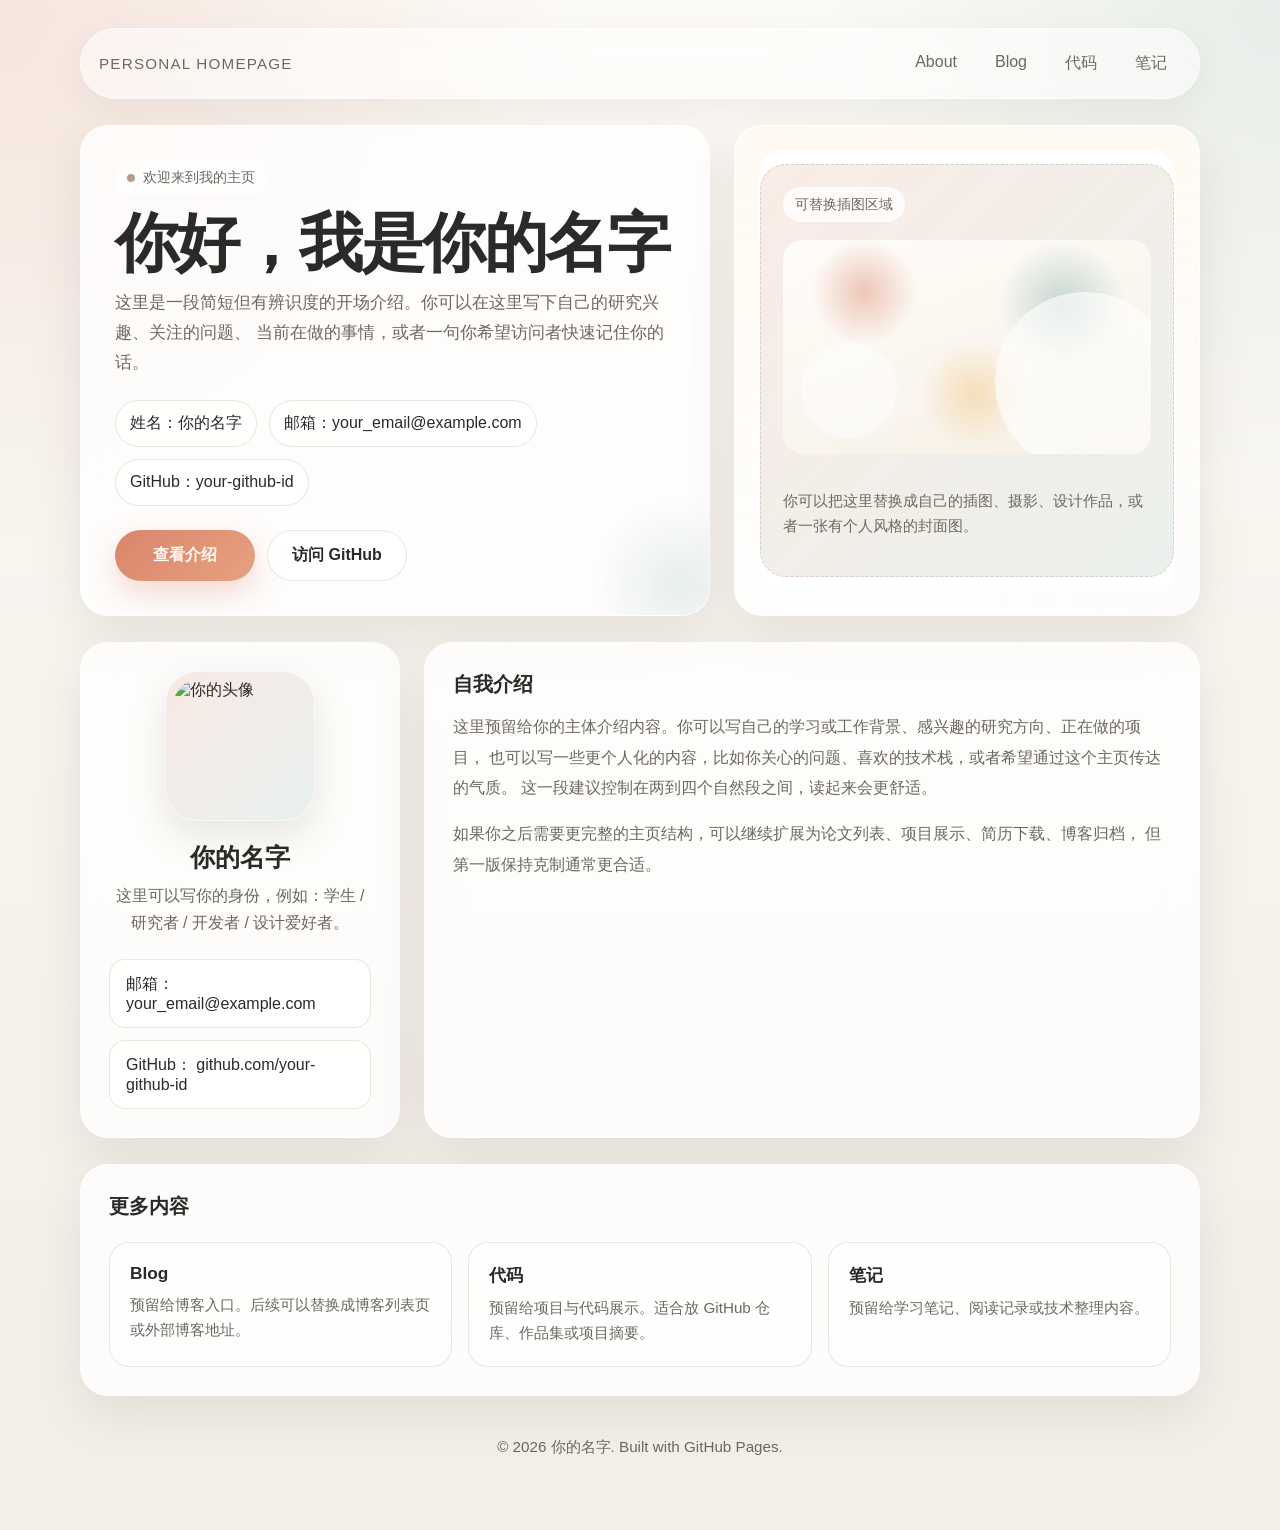
==== index.html @ 84b6f6aa "初稿" ====
<!doctype html>
<html lang="zh-CN">
<head>
  <meta charset="UTF-8">
  <meta name="viewport" content="width=device-width, initial-scale=1.0">
  <title>你的名字 | Personal Homepage</title>
  <style>
    :root {
      --bg: #f7f4ee;
      --bg-soft: #fffaf2;
      --panel: rgba(255, 255, 255, 0.78);
      --panel-strong: rgba(255, 255, 255, 0.92);
      --text: #2b2a28;
      --muted: #6d685f;
      --line: rgba(98, 86, 67, 0.14);
      --accent: #d9866b;
      --accent-2: #8eb7b1;
      --shadow: 0 18px 50px rgba(98, 86, 67, 0.12);
      --radius-xl: 28px;
      --radius-lg: 20px;
      --radius-md: 14px;
      --content-width: 1120px;
    }

    * {
      box-sizing: border-box;
    }

    html {
      scroll-behavior: smooth;
    }

    body {
      margin: 0;
      font-family: "Segoe UI", "PingFang SC", "Hiragino Sans GB", "Microsoft YaHei", sans-serif;
      color: var(--text);
      background:
        radial-gradient(circle at top left, rgba(217, 134, 107, 0.18), transparent 28%),
        radial-gradient(circle at top right, rgba(142, 183, 177, 0.18), transparent 24%),
        linear-gradient(180deg, #fcfaf6 0%, #f7f4ee 45%, #f3efe7 100%);
      min-height: 100vh;
    }

    a {
      color: inherit;
      text-decoration: none;
    }

    img {
      max-width: 100%;
      display: block;
    }

    .page {
      width: min(calc(100% - 32px), var(--content-width));
      margin: 0 auto;
      padding: 28px 0 56px;
    }

    .topbar {
      display: flex;
      align-items: center;
      justify-content: space-between;
      gap: 16px;
      margin-bottom: 26px;
      padding: 14px 18px;
      background: rgba(255, 255, 255, 0.5);
      border: 1px solid rgba(255, 255, 255, 0.55);
      border-radius: 999px;
      backdrop-filter: blur(14px);
      box-shadow: 0 10px 30px rgba(98, 86, 67, 0.08);
    }

    .brand {
      font-size: 0.95rem;
      letter-spacing: 0.08em;
      text-transform: uppercase;
      color: var(--muted);
    }

    .nav {
      display: flex;
      gap: 10px;
      flex-wrap: wrap;
    }

    .nav a {
      padding: 10px 14px;
      border-radius: 999px;
      color: var(--muted);
      transition: background-color 0.2s ease, color 0.2s ease, transform 0.2s ease;
    }

    .nav a:hover {
      background: rgba(255, 255, 255, 0.72);
      color: var(--text);
      transform: translateY(-1px);
    }

    .hero {
      display: grid;
      grid-template-columns: 1.15fr 0.85fr;
      gap: 24px;
      align-items: stretch;
      margin-bottom: 26px;
    }

    .card {
      background: var(--panel);
      border: 1px solid rgba(255, 255, 255, 0.72);
      border-radius: var(--radius-xl);
      box-shadow: var(--shadow);
      backdrop-filter: blur(16px);
    }

    .intro {
      padding: 34px;
      position: relative;
      overflow: hidden;
    }

    .intro::after {
      content: "";
      position: absolute;
      right: -60px;
      bottom: -60px;
      width: 180px;
      height: 180px;
      background: radial-gradient(circle, rgba(142, 183, 177, 0.2), transparent 68%);
      pointer-events: none;
    }

    .eyebrow {
      display: inline-flex;
      align-items: center;
      gap: 8px;
      padding: 8px 12px;
      margin-bottom: 16px;
      border-radius: 999px;
      background: rgba(255, 255, 255, 0.68);
      color: var(--muted);
      font-size: 0.9rem;
    }

    .eyebrow::before {
      content: "";
      width: 8px;
      height: 8px;
      border-radius: 50%;
      background: linear-gradient(135deg, var(--accent), var(--accent-2));
    }

    h1 {
      margin: 0 0 12px;
      font-size: clamp(2.2rem, 5vw, 4.3rem);
      line-height: 1.02;
      letter-spacing: -0.04em;
    }

    .subtitle {
      margin: 0 0 22px;
      font-size: 1.04rem;
      line-height: 1.8;
      color: var(--muted);
      max-width: 60ch;
    }

    .meta {
      display: flex;
      flex-wrap: wrap;
      gap: 12px;
      margin-bottom: 24px;
    }

    .meta a,
    .meta span {
      display: inline-flex;
      align-items: center;
      gap: 8px;
      padding: 12px 14px;
      border-radius: 999px;
      background: rgba(255, 255, 255, 0.72);
      border: 1px solid var(--line);
      color: var(--text);
    }

    .actions {
      display: flex;
      gap: 12px;
      flex-wrap: wrap;
    }

    .button {
      display: inline-flex;
      align-items: center;
      justify-content: center;
      gap: 8px;
      min-width: 140px;
      padding: 14px 18px;
      border-radius: 999px;
      font-weight: 600;
      transition: transform 0.2s ease, box-shadow 0.2s ease, background-color 0.2s ease;
    }

    .button.primary {
      color: #fffaf5;
      background: linear-gradient(135deg, var(--accent), #e7a181);
      box-shadow: 0 12px 30px rgba(217, 134, 107, 0.3);
    }

    .button.secondary {
      background: rgba(255, 255, 255, 0.76);
      border: 1px solid var(--line);
      color: var(--text);
    }

    .button:hover {
      transform: translateY(-2px);
    }

    .visual {
      position: relative;
      padding: 24px;
      overflow: hidden;
      display: flex;
      align-items: stretch;
      min-height: 420px;
      background:
        linear-gradient(180deg, rgba(255, 250, 242, 0.95), rgba(255, 255, 255, 0.86)),
        radial-gradient(circle at top left, rgba(217, 134, 107, 0.16), transparent 36%),
        radial-gradient(circle at bottom right, rgba(142, 183, 177, 0.18), transparent 32%);
    }

    .visual-frame {
      position: relative;
      width: 100%;
      border-radius: 24px;
      background: var(--panel-strong);
      border: 1px solid rgba(255, 255, 255, 0.7);
      overflow: hidden;
      display: flex;
      align-items: center;
      justify-content: center;
      box-shadow: inset 0 1px 0 rgba(255, 255, 255, 0.7);
    }

    .visual-placeholder {
      width: min(100%, 420px);
      aspect-ratio: 1 / 1;
      border-radius: 26px;
      padding: 22px;
      background:
        linear-gradient(135deg, rgba(217, 134, 107, 0.14), rgba(142, 183, 177, 0.18)),
        #fffdf9;
      border: 1px dashed rgba(109, 104, 95, 0.22);
      display: flex;
      flex-direction: column;
      justify-content: space-between;
      gap: 18px;
    }

    .visual-tag {
      align-self: flex-start;
      padding: 8px 12px;
      border-radius: 999px;
      background: rgba(255, 255, 255, 0.82);
      color: var(--muted);
      font-size: 0.88rem;
    }

    .visual-illustration {
      flex: 1;
      border-radius: 20px;
      background:
        radial-gradient(circle at 22% 24%, rgba(217, 134, 107, 0.45), transparent 16%),
        radial-gradient(circle at 76% 30%, rgba(142, 183, 177, 0.5), transparent 20%),
        radial-gradient(circle at 52% 72%, rgba(243, 198, 132, 0.48), transparent 22%),
        linear-gradient(160deg, #fffdfa, #f6efe4);
      position: relative;
      overflow: hidden;
    }

    .visual-illustration::before,
    .visual-illustration::after {
      content: "";
      position: absolute;
      border-radius: 999px;
      opacity: 0.8;
    }

    .visual-illustration::before {
      width: 180px;
      height: 180px;
      right: -24px;
      bottom: -18px;
      background: rgba(255, 255, 255, 0.8);
    }

    .visual-illustration::after {
      width: 96px;
      height: 96px;
      left: 18px;
      bottom: 16px;
      background: rgba(255, 255, 255, 0.65);
    }

    .visual-note {
      color: var(--muted);
      font-size: 0.95rem;
      line-height: 1.7;
    }

    .profile-grid {
      display: grid;
      grid-template-columns: 320px 1fr;
      gap: 24px;
      margin-bottom: 26px;
    }

    .profile-card,
    .about-card,
    .links-card {
      padding: 28px;
    }

    .avatar-wrap {
      display: flex;
      justify-content: center;
      margin-bottom: 20px;
    }

    .avatar {
      width: 150px;
      height: 150px;
      border-radius: 32px;
      object-fit: cover;
      background:
        linear-gradient(135deg, rgba(217, 134, 107, 0.18), rgba(142, 183, 177, 0.2)),
        #fff;
      padding: 8px;
      border: 1px solid rgba(255, 255, 255, 0.72);
      box-shadow: 0 14px 36px rgba(98, 86, 67, 0.14);
    }

    .profile-name {
      margin: 0 0 8px;
      text-align: center;
      font-size: 1.55rem;
    }

    .profile-role {
      margin: 0 0 22px;
      text-align: center;
      color: var(--muted);
      line-height: 1.7;
    }

    .profile-list {
      display: grid;
      gap: 12px;
    }

    .profile-item {
      padding: 14px 16px;
      border-radius: 16px;
      background: rgba(255, 255, 255, 0.72);
      border: 1px solid var(--line);
      color: var(--text);
      word-break: break-word;
    }

    .section-title {
      margin: 0 0 14px;
      font-size: 1.25rem;
    }

    .about-text {
      margin: 0;
      color: var(--muted);
      line-height: 1.9;
      font-size: 1rem;
    }

    .quick-links {
      display: grid;
      grid-template-columns: repeat(3, 1fr);
      gap: 16px;
      margin-top: 22px;
    }

    .quick-link {
      padding: 20px;
      border-radius: 20px;
      background:
        linear-gradient(180deg, rgba(255, 255, 255, 0.85), rgba(255, 255, 255, 0.65));
      border: 1px solid var(--line);
      transition: transform 0.2s ease, box-shadow 0.2s ease, border-color 0.2s ease;
    }

    .quick-link:hover {
      transform: translateY(-3px);
      box-shadow: 0 16px 34px rgba(98, 86, 67, 0.12);
      border-color: rgba(217, 134, 107, 0.28);
    }

    .quick-link h3 {
      margin: 0 0 8px;
      font-size: 1.08rem;
    }

    .quick-link p {
      margin: 0;
      color: var(--muted);
      line-height: 1.7;
      font-size: 0.95rem;
    }

    .footer {
      margin-top: 8px;
      padding: 18px 4px 0;
      color: var(--muted);
      font-size: 0.95rem;
      text-align: center;
    }

    @media (max-width: 980px) {
      .hero,
      .profile-grid {
        grid-template-columns: 1fr;
      }

      .visual {
        min-height: 340px;
      }

      .quick-links {
        grid-template-columns: 1fr;
      }
    }

    @media (max-width: 640px) {
      .page {
        width: min(calc(100% - 20px), var(--content-width));
        padding-top: 18px;
        padding-bottom: 40px;
      }

      .topbar {
        border-radius: 28px;
        padding: 16px;
        align-items: flex-start;
        flex-direction: column;
      }

      .intro,
      .visual,
      .profile-card,
      .about-card,
      .links-card {
        padding: 22px;
      }

      .meta,
      .actions {
        flex-direction: column;
      }

      .button {
        width: 100%;
      }
    }
  </style>
</head>
<body>
  <div class="page">
    <header class="topbar">
      <div class="brand">Personal Homepage</div>
      <nav class="nav">
        <a href="#about">About</a>
        <a href="#blog">Blog</a>
        <a href="#code">代码</a>
        <a href="#notes">笔记</a>
      </nav>
    </header>

    <main>
      <section class="hero">
        <div class="card intro">
          <div class="eyebrow">欢迎来到我的主页</div>
          <h1>你好，我是你的名字</h1>
          <p class="subtitle">
            这里是一段简短但有辨识度的开场介绍。你可以在这里写下自己的研究兴趣、关注的问题、
            当前在做的事情，或者一句你希望访问者快速记住你的话。
          </p>

          <div class="meta">
            <span>姓名：你的名字</span>
            <a href="mailto:your_email@example.com">邮箱：your_email@example.com</a>
            <a href="https://github.com/your-github-id" target="_blank" rel="noreferrer">GitHub：your-github-id</a>
          </div>

          <div class="actions">
            <a class="button primary" href="#about">查看介绍</a>
            <a class="button secondary" href="https://github.com/your-github-id" target="_blank" rel="noreferrer">访问 GitHub</a>
          </div>
        </div>

        <aside class="card visual" aria-label="插图区">
          <div class="visual-frame">
            <div class="visual-placeholder">
              <div class="visual-tag">可替换插图区域</div>
              <div class="visual-illustration"></div>
              <p class="visual-note">
                你可以把这里替换成自己的插图、摄影、设计作品，或者一张有个人风格的封面图。
              </p>
            </div>
          </div>
        </aside>
      </section>

      <section class="profile-grid" id="about">
        <aside class="card profile-card">
          <div class="avatar-wrap">
            <img
              class="avatar"
              src="https://placehold.co/320x320/f6efe4/7a6e62?text=Avatar"
              alt="你的头像"
            >
          </div>
          <h2 class="profile-name">你的名字</h2>
          <p class="profile-role">这里可以写你的身份，例如：学生 / 研究者 / 开发者 / 设计爱好者。</p>

          <div class="profile-list">
            <div class="profile-item">邮箱：your_email@example.com</div>
            <div class="profile-item">
              GitHub：
              <a href="https://github.com/your-github-id" target="_blank" rel="noreferrer">
                github.com/your-github-id
              </a>
            </div>
          </div>
        </aside>

        <div class="card about-card">
          <h2 class="section-title">自我介绍</h2>
          <p class="about-text">
            这里预留给你的主体介绍内容。你可以写自己的学习或工作背景、感兴趣的研究方向、正在做的项目，
            也可以写一些更个人化的内容，比如你关心的问题、喜欢的技术栈，或者希望通过这个主页传达的气质。
            这一段建议控制在两到四个自然段之间，读起来会更舒适。
          </p>
          <p class="about-text" style="margin-top: 16px;">
            如果你之后需要更完整的主页结构，可以继续扩展为论文列表、项目展示、简历下载、博客归档，
            但第一版保持克制通常更合适。
          </p>
        </div>
      </section>

      <section class="card links-card">
        <h2 class="section-title">更多内容</h2>
        <div class="quick-links">
          <a class="quick-link" id="blog" href="#blog">
            <h3>Blog</h3>
            <p>预留给博客入口。后续可以替换成博客列表页或外部博客地址。</p>
          </a>

          <a class="quick-link" id="code" href="#code">
            <h3>代码</h3>
            <p>预留给项目与代码展示。适合放 GitHub 仓库、作品集或项目摘要。</p>
          </a>

          <a class="quick-link" id="notes" href="#notes">
            <h3>笔记</h3>
            <p>预留给学习笔记、阅读记录或技术整理内容。</p>
          </a>
        </div>
      </section>
    </main>

    <footer class="footer">
      <p>© 2026 你的名字. Built with GitHub Pages.</p>
    </footer>
  </div>
</body>
</html>
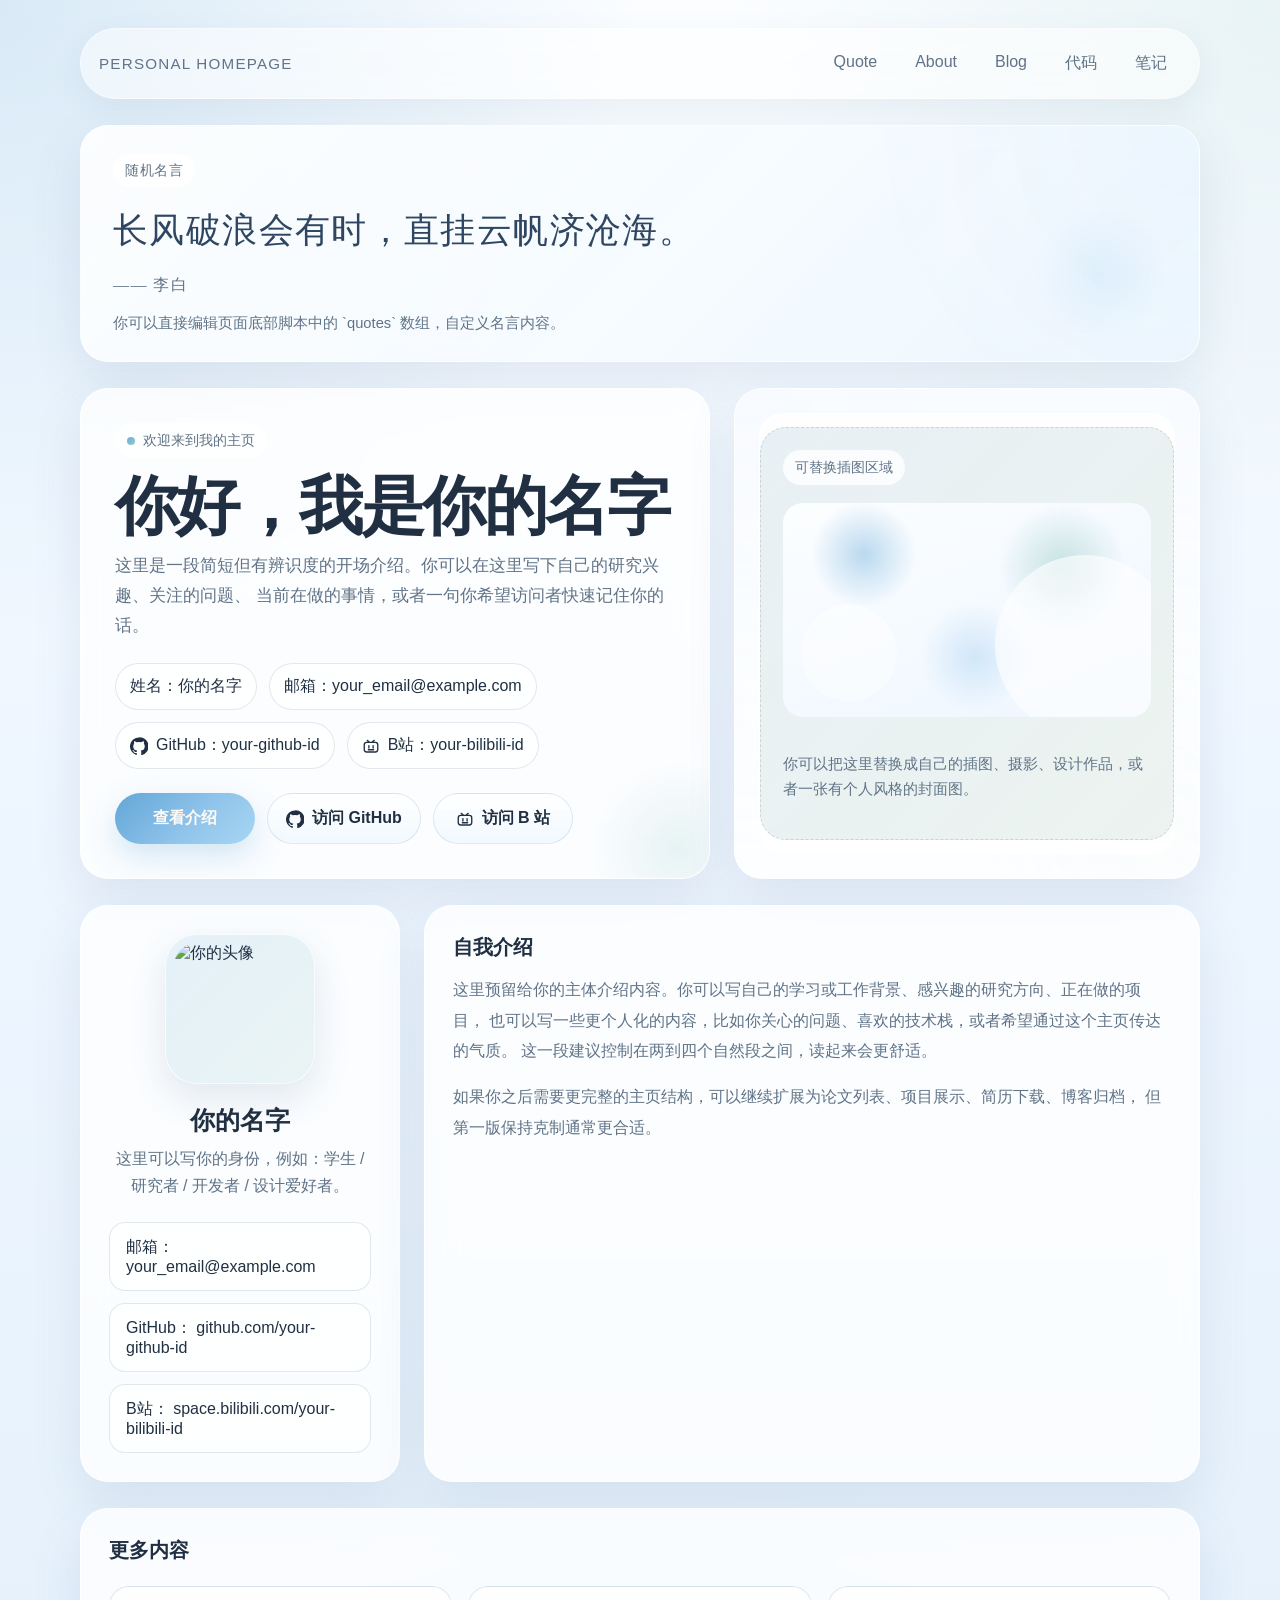
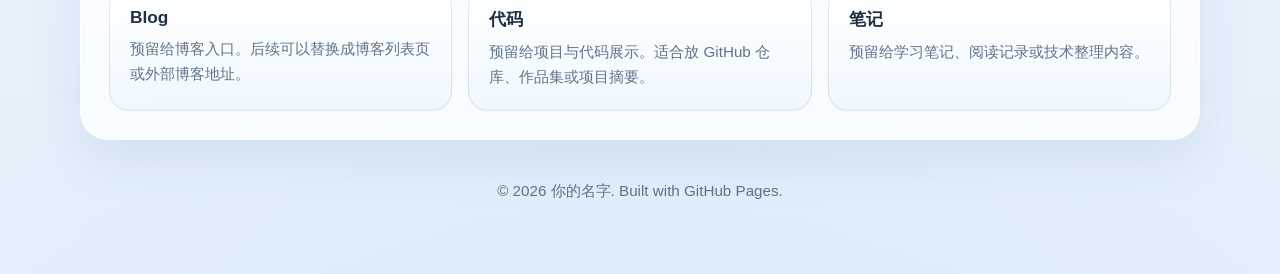
==== commit 0a886fed: "初步页面" ====
--- a/index.html
+++ b/index.html
@@ -6,16 +6,18 @@
   <title>你的名字 | Personal Homepage</title>
   <style>
     :root {
-      --bg: #f7f4ee;
-      --bg-soft: #fffaf2;
+      --bg: #eef6ff;
+      --bg-soft: #f7fbff;
       --panel: rgba(255, 255, 255, 0.78);
       --panel-strong: rgba(255, 255, 255, 0.92);
-      --text: #2b2a28;
-      --muted: #6d685f;
-      --line: rgba(98, 86, 67, 0.14);
-      --accent: #d9866b;
-      --accent-2: #8eb7b1;
-      --shadow: 0 18px 50px rgba(98, 86, 67, 0.12);
+      --text: #203042;
+      --muted: #607387;
+      --line: rgba(75, 112, 146, 0.16);
+      --accent: #6eaedb;
+      --accent-2: #95c8c6;
+      --accent-3: #b7d9f4;
+      --accent-4: #dff0ff;
+      --shadow: 0 18px 50px rgba(70, 103, 136, 0.12);
       --radius-xl: 28px;
       --radius-lg: 20px;
       --radius-md: 14px;
@@ -35,9 +37,10 @@
       font-family: "Segoe UI", "PingFang SC", "Hiragino Sans GB", "Microsoft YaHei", sans-serif;
       color: var(--text);
       background:
-        radial-gradient(circle at top left, rgba(217, 134, 107, 0.18), transparent 28%),
-        radial-gradient(circle at top right, rgba(142, 183, 177, 0.18), transparent 24%),
-        linear-gradient(180deg, #fcfaf6 0%, #f7f4ee 45%, #f3efe7 100%);
+        radial-gradient(circle at top left, rgba(110, 174, 219, 0.24), transparent 28%),
+        radial-gradient(circle at top right, rgba(149, 200, 198, 0.18), transparent 24%),
+        radial-gradient(circle at 50% 120%, rgba(183, 217, 244, 0.24), transparent 34%),
+        linear-gradient(180deg, #fbfdff 0%, #eef6ff 42%, #e4f0fb 100%);
       min-height: 100vh;
     }
 
@@ -68,7 +71,7 @@
       border: 1px solid rgba(255, 255, 255, 0.55);
       border-radius: 999px;
       backdrop-filter: blur(14px);
-      box-shadow: 0 10px 30px rgba(98, 86, 67, 0.08);
+      box-shadow: 0 10px 30px rgba(70, 103, 136, 0.08);
     }
 
     .brand {
@@ -126,7 +129,7 @@
       bottom: -60px;
       width: 180px;
       height: 180px;
-      background: radial-gradient(circle, rgba(142, 183, 177, 0.2), transparent 68%);
+      background: radial-gradient(circle, rgba(149, 200, 198, 0.2), transparent 68%);
       pointer-events: none;
     }
 
@@ -204,18 +207,24 @@
 
     .button.primary {
       color: #fffaf5;
-      background: linear-gradient(135deg, var(--accent), #e7a181);
-      box-shadow: 0 12px 30px rgba(217, 134, 107, 0.3);
+      background: linear-gradient(135deg, #63a6d7, #8fc3ea 55%, #a8d6f3);
+      box-shadow: 0 12px 30px rgba(110, 174, 219, 0.3);
     }
 
     .button.secondary {
-      background: rgba(255, 255, 255, 0.76);
+      background: linear-gradient(180deg, rgba(255, 255, 255, 0.9), rgba(240, 248, 255, 0.88));
       border: 1px solid var(--line);
       color: var(--text);
     }
 
     .button:hover {
       transform: translateY(-2px);
+    }
+
+    .button-icon {
+      width: 18px;
+      height: 18px;
+      flex: 0 0 18px;
     }
 
     .visual {
@@ -226,9 +235,10 @@
       align-items: stretch;
       min-height: 420px;
       background:
-        linear-gradient(180deg, rgba(255, 250, 242, 0.95), rgba(255, 255, 255, 0.86)),
-        radial-gradient(circle at top left, rgba(217, 134, 107, 0.16), transparent 36%),
-        radial-gradient(circle at bottom right, rgba(142, 183, 177, 0.18), transparent 32%);
+        linear-gradient(180deg, rgba(248, 251, 255, 0.96), rgba(255, 255, 255, 0.88)),
+        radial-gradient(circle at top left, rgba(110, 174, 219, 0.2), transparent 36%),
+        radial-gradient(circle at bottom right, rgba(149, 200, 198, 0.2), transparent 32%),
+        radial-gradient(circle at 80% 80%, rgba(183, 217, 244, 0.16), transparent 26%);
     }
 
     .visual-frame {
@@ -250,7 +260,7 @@
       border-radius: 26px;
       padding: 22px;
       background:
-        linear-gradient(135deg, rgba(217, 134, 107, 0.14), rgba(142, 183, 177, 0.18)),
+        linear-gradient(135deg, rgba(110, 174, 219, 0.16), rgba(149, 200, 198, 0.18)),
         #fffdf9;
       border: 1px dashed rgba(109, 104, 95, 0.22);
       display: flex;
@@ -272,10 +282,10 @@
       flex: 1;
       border-radius: 20px;
       background:
-        radial-gradient(circle at 22% 24%, rgba(217, 134, 107, 0.45), transparent 16%),
-        radial-gradient(circle at 76% 30%, rgba(142, 183, 177, 0.5), transparent 20%),
-        radial-gradient(circle at 52% 72%, rgba(243, 198, 132, 0.48), transparent 22%),
-        linear-gradient(160deg, #fffdfa, #f6efe4);
+        radial-gradient(circle at 22% 24%, rgba(110, 174, 219, 0.45), transparent 16%),
+        radial-gradient(circle at 76% 30%, rgba(149, 200, 198, 0.5), transparent 20%),
+        radial-gradient(circle at 52% 72%, rgba(178, 214, 242, 0.52), transparent 22%),
+        linear-gradient(160deg, #fcfeff, #eef6ff);
       position: relative;
       overflow: hidden;
     }
@@ -335,11 +345,11 @@
       border-radius: 32px;
       object-fit: cover;
       background:
-        linear-gradient(135deg, rgba(217, 134, 107, 0.18), rgba(142, 183, 177, 0.2)),
+        linear-gradient(135deg, rgba(110, 174, 219, 0.18), rgba(149, 200, 198, 0.2)),
         #fff;
       padding: 8px;
       border: 1px solid rgba(255, 255, 255, 0.72);
-      box-shadow: 0 14px 36px rgba(98, 86, 67, 0.14);
+      box-shadow: 0 14px 36px rgba(70, 103, 136, 0.14);
     }
 
     .profile-name {
@@ -392,15 +402,15 @@
       padding: 20px;
       border-radius: 20px;
       background:
-        linear-gradient(180deg, rgba(255, 255, 255, 0.85), rgba(255, 255, 255, 0.65));
+        linear-gradient(180deg, rgba(255, 255, 255, 0.92), rgba(235, 245, 255, 0.7));
       border: 1px solid var(--line);
       transition: transform 0.2s ease, box-shadow 0.2s ease, border-color 0.2s ease;
     }
 
     .quick-link:hover {
       transform: translateY(-3px);
-      box-shadow: 0 16px 34px rgba(98, 86, 67, 0.12);
-      border-color: rgba(217, 134, 107, 0.28);
+      box-shadow: 0 16px 34px rgba(70, 103, 136, 0.12);
+      border-color: rgba(110, 174, 219, 0.28);
     }
 
     .quick-link h3 {
@@ -415,12 +425,88 @@
       font-size: 0.95rem;
     }
 
+    .quote-banner {
+      position: relative;
+      margin-bottom: 26px;
+      padding: 28px 32px;
+      overflow: hidden;
+      background:
+        linear-gradient(135deg, rgba(255, 255, 255, 0.88), rgba(236, 246, 255, 0.86)),
+        radial-gradient(circle at right top, rgba(110, 174, 219, 0.16), transparent 30%);
+    }
+
+    .quote-banner::before {
+      content: "";
+      position: absolute;
+      inset: auto 28px 18px auto;
+      width: 140px;
+      height: 140px;
+      border-radius: 50%;
+      background: radial-gradient(circle, rgba(183, 217, 244, 0.28), transparent 68%);
+      pointer-events: none;
+    }
+
+    .quote-banner-label {
+      display: inline-block;
+      margin-bottom: 12px;
+      padding: 7px 12px;
+      border-radius: 999px;
+      background: rgba(255, 255, 255, 0.78);
+      color: var(--muted);
+      font-size: 0.88rem;
+      letter-spacing: 0.04em;
+    }
+
+    .quote-display {
+      margin: 0;
+      font-family: "STKaiti", "KaiTi", "Kaiti SC", "FangSong", serif;
+      font-size: clamp(1.45rem, 2.7vw, 2.35rem);
+      line-height: 1.8;
+      color: #2e4661;
+      letter-spacing: 0.04em;
+    }
+
+    .quote-display span {
+      display: block;
+    }
+
+    .quote-author {
+      margin-top: 10px;
+      color: var(--muted);
+      font-size: 1rem;
+    }
+
+    .quote-tip {
+      margin-top: 14px;
+      color: var(--muted);
+      font-size: 0.92rem;
+    }
+
     .footer {
       margin-top: 8px;
       padding: 18px 4px 0;
       color: var(--muted);
       font-size: 0.95rem;
       text-align: center;
+    }
+
+    .social-link {
+      position: relative;
+      overflow: hidden;
+    }
+
+    .social-link::after {
+      content: "";
+      position: absolute;
+      inset: 0;
+      background: linear-gradient(135deg, rgba(110, 174, 219, 0.08), rgba(149, 200, 198, 0.04));
+      opacity: 0;
+      transition: opacity 0.2s ease;
+      pointer-events: none;
+    }
+
+    .social-link:hover::after {
+      opacity: 1;
     }
 
     @media (max-width: 980px) {
@@ -476,6 +562,7 @@
     <header class="topbar">
       <div class="brand">Personal Homepage</div>
       <nav class="nav">
+        <a href="#quote-of-day">Quote</a>
         <a href="#about">About</a>
         <a href="#blog">Blog</a>
         <a href="#code">代码</a>
@@ -484,6 +571,15 @@
     </header>
 
     <main>
+      <section class="card quote-banner" id="quote-of-day" aria-label="随机名言">
+        <div class="quote-banner-label">随机名言</div>
+        <blockquote class="quote-display">
+          <span id="quote-text">正在加载名言...</span>
+          <footer class="quote-author" id="quote-author">-</footer>
+        </blockquote>
+        <div class="quote-tip">你可以直接编辑页面底部脚本中的 `quotes` 数组，自定义名言内容。</div>
+      </section>
+
       <section class="hero">
         <div class="card intro">
           <div class="eyebrow">欢迎来到我的主页</div>
@@ -496,12 +592,40 @@
           <div class="meta">
             <span>姓名：你的名字</span>
             <a href="mailto:your_email@example.com">邮箱：your_email@example.com</a>
-            <a href="https://github.com/your-github-id" target="_blank" rel="noreferrer">GitHub：your-github-id</a>
+            <a class="social-link" href="https://github.com/your-github-id" target="_blank" rel="noreferrer">
+              <svg class="button-icon" viewBox="0 0 24 24" aria-hidden="true" fill="currentColor">
+                <path d="M12 .5a12 12 0 0 0-3.79 23.39c.6.11.82-.26.82-.58l-.02-2.03c-3.34.73-4.04-1.41-4.04-1.41-.55-1.38-1.33-1.75-1.33-1.75-1.09-.74.08-.72.08-.72 1.2.08 1.84 1.23 1.84 1.23 1.08 1.82 2.82 1.29 3.5.99.11-.77.42-1.29.76-1.59-2.67-.3-5.47-1.31-5.47-5.86 0-1.3.47-2.36 1.23-3.19-.12-.3-.53-1.52.12-3.16 0 0 1-.31 3.3 1.22a11.56 11.56 0 0 1 6 0c2.3-1.53 3.29-1.22 3.29-1.22.66 1.64.25 2.86.13 3.16.77.83 1.23 1.89 1.23 3.19 0 4.56-2.8 5.55-5.48 5.85.43.37.82 1.1.82 2.22l-.02 3.29c0 .32.22.7.83.58A12 12 0 0 0 12 .5Z"/>
+              </svg>
+              GitHub：your-github-id
+            </a>
+            <a class="social-link" href="https://space.bilibili.com/your-bilibili-id" target="_blank" rel="noreferrer">
+              <svg class="button-icon" viewBox="0 0 24 24" aria-hidden="true" fill="none" stroke="currentColor" stroke-width="1.8" stroke-linecap="round" stroke-linejoin="round">
+                <path d="M7 4.5 9.8 7m6.4-2.5L13.4 7"/>
+                <path d="M6.2 7.2h11.6c1.8 0 3.2 1.4 3.2 3.2v6.4c0 1.8-1.4 3.2-3.2 3.2H6.2C4.4 20 3 18.6 3 16.8v-6.4c0-1.8 1.4-3.2 3.2-3.2Z"/>
+                <path d="M9.2 11.4v3.2m5.6-3.2v3.2"/>
+                <path d="M8.5 17h7"/>
+              </svg>
+              B站：your-bilibili-id
+            </a>
           </div>
 
           <div class="actions">
             <a class="button primary" href="#about">查看介绍</a>
-            <a class="button secondary" href="https://github.com/your-github-id" target="_blank" rel="noreferrer">访问 GitHub</a>
+            <a class="button secondary social-link" href="https://github.com/your-github-id" target="_blank" rel="noreferrer">
+              <svg class="button-icon" viewBox="0 0 24 24" aria-hidden="true" fill="currentColor">
+                <path d="M12 .5a12 12 0 0 0-3.79 23.39c.6.11.82-.26.82-.58l-.02-2.03c-3.34.73-4.04-1.41-4.04-1.41-.55-1.38-1.33-1.75-1.33-1.75-1.09-.74.08-.72.08-.72 1.2.08 1.84 1.23 1.84 1.23 1.08 1.82 2.82 1.29 3.5.99.11-.77.42-1.29.76-1.59-2.67-.3-5.47-1.31-5.47-5.86 0-1.3.47-2.36 1.23-3.19-.12-.3-.53-1.52.12-3.16 0 0 1-.31 3.3 1.22a11.56 11.56 0 0 1 6 0c2.3-1.53 3.29-1.22 3.29-1.22.66 1.64.25 2.86.13 3.16.77.83 1.23 1.89 1.23 3.19 0 4.56-2.8 5.55-5.48 5.85.43.37.82 1.1.82 2.22l-.02 3.29c0 .32.22.7.83.58A12 12 0 0 0 12 .5Z"/>
+              </svg>
+              访问 GitHub
+            </a>
+            <a class="button secondary social-link" href="https://space.bilibili.com/your-bilibili-id" target="_blank" rel="noreferrer">
+              <svg class="button-icon" viewBox="0 0 24 24" aria-hidden="true" fill="none" stroke="currentColor" stroke-width="1.8" stroke-linecap="round" stroke-linejoin="round">
+                <path d="M7 4.5 9.8 7m6.4-2.5L13.4 7"/>
+                <path d="M6.2 7.2h11.6c1.8 0 3.2 1.4 3.2 3.2v6.4c0 1.8-1.4 3.2-3.2 3.2H6.2C4.4 20 3 18.6 3 16.8v-6.4c0-1.8 1.4-3.2 3.2-3.2Z"/>
+                <path d="M9.2 11.4v3.2m5.6-3.2v3.2"/>
+                <path d="M8.5 17h7"/>
+              </svg>
+              访问 B 站
+            </a>
           </div>
         </div>
 
@@ -536,6 +660,12 @@
               GitHub：
               <a href="https://github.com/your-github-id" target="_blank" rel="noreferrer">
                 github.com/your-github-id
+              </a>
+            </div>
+            <div class="profile-item">
+              B站：
+              <a href="https://space.bilibili.com/your-bilibili-id" target="_blank" rel="noreferrer">
+                space.bilibili.com/your-bilibili-id
               </a>
             </div>
           </div>
@@ -580,7 +710,23 @@
       <p>© 2026 你的名字. Built with GitHub Pages.</p>
     </footer>
   </div>
+  <script>
+    const quotes = [
+      { text: "长风破浪会有时，直挂云帆济沧海。", author: "李白" },
+      { text: "知之者不如好之者，好之者不如乐之者。", author: "孔子" },
+      { text: "志不立，天下无可成之事。", author: "王阳明" },
+      { text: "Stay hungry, stay foolish.", author: "Steve Jobs" }
+    ];
+
+    const quoteText = document.getElementById("quote-text");
+    const quoteAuthor = document.getElementById("quote-author");
+
+    if (quoteText && quoteAuthor && quotes.length > 0) {
+      const index = Math.floor(Math.random() * quotes.length);
+      const selected = quotes[index];
+      quoteText.textContent = selected.text;
+      quoteAuthor.textContent = "—— " + selected.author;
+    }
+  </script>
 </body>
 </html>
-
-
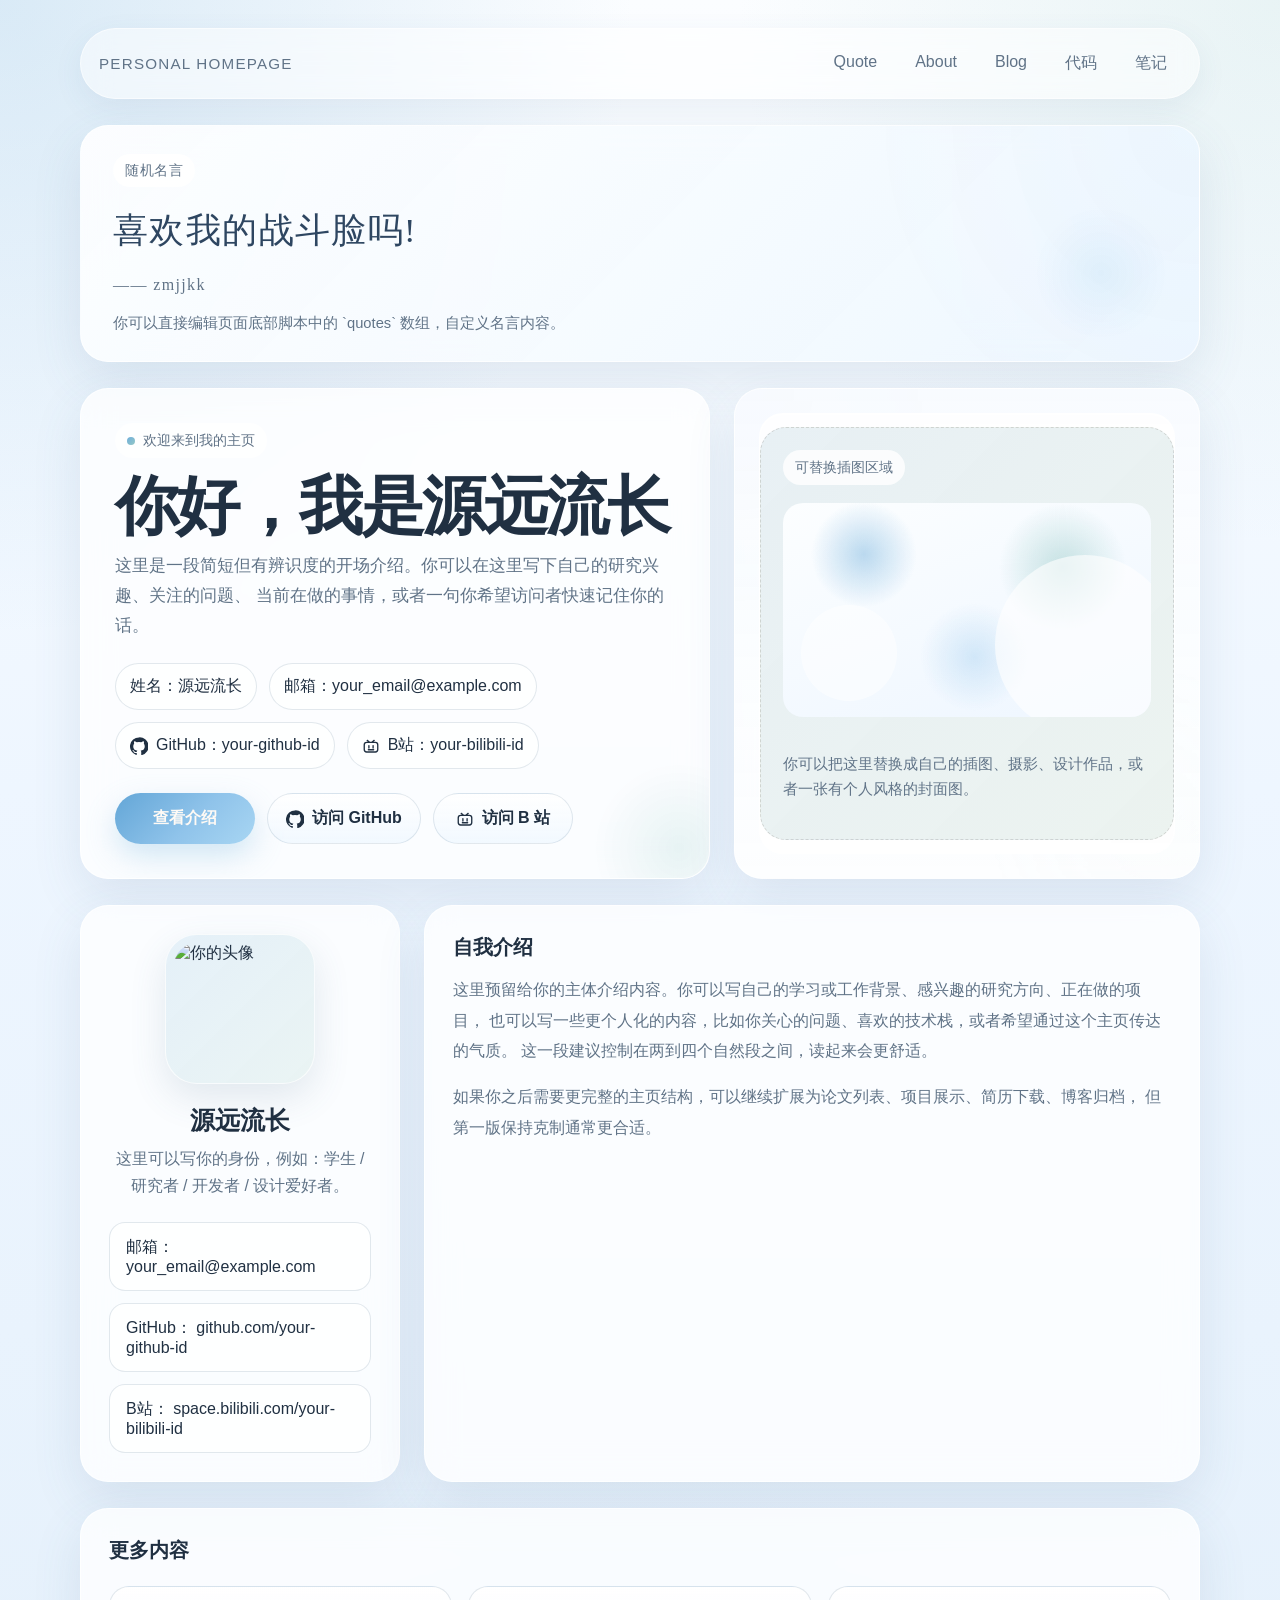
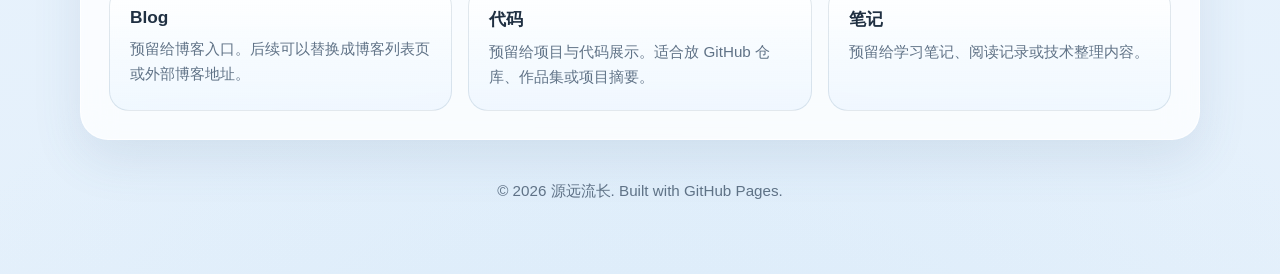
==== commit 3044cbb6: "720" ====
--- a/index.html
+++ b/index.html
@@ -3,7 +3,7 @@
 <head>
   <meta charset="UTF-8">
   <meta name="viewport" content="width=device-width, initial-scale=1.0">
-  <title>你的名字 | Personal Homepage</title>
+  <title>源远流长 | Personal Homepage</title>
   <style>
     :root {
       --bg: #eef6ff;
@@ -583,14 +583,14 @@
       <section class="hero">
         <div class="card intro">
           <div class="eyebrow">欢迎来到我的主页</div>
-          <h1>你好，我是你的名字</h1>
+          <h1>你好，我是源远流长</h1>
           <p class="subtitle">
             这里是一段简短但有辨识度的开场介绍。你可以在这里写下自己的研究兴趣、关注的问题、
             当前在做的事情，或者一句你希望访问者快速记住你的话。
           </p>
 
           <div class="meta">
-            <span>姓名：你的名字</span>
+            <span>姓名：源远流长</span>
             <a href="mailto:your_email@example.com">邮箱：your_email@example.com</a>
             <a class="social-link" href="https://github.com/your-github-id" target="_blank" rel="noreferrer">
               <svg class="button-icon" viewBox="0 0 24 24" aria-hidden="true" fill="currentColor">
@@ -651,7 +651,7 @@
               alt="你的头像"
             >
           </div>
-          <h2 class="profile-name">你的名字</h2>
+          <h2 class="profile-name">源远流长</h2>
           <p class="profile-role">这里可以写你的身份，例如：学生 / 研究者 / 开发者 / 设计爱好者。</p>
 
           <div class="profile-list">
@@ -707,15 +707,17 @@
     </main>
 
     <footer class="footer">
-      <p>© 2026 你的名字. Built with GitHub Pages.</p>
+      <p>© 2026 源远流长. Built with GitHub Pages.</p>
     </footer>
   </div>
   <script>
     const quotes = [
-      { text: "长风破浪会有时，直挂云帆济沧海。", author: "李白" },
-      { text: "知之者不如好之者，好之者不如乐之者。", author: "孔子" },
-      { text: "志不立，天下无可成之事。", author: "王阳明" },
-      { text: "Stay hungry, stay foolish.", author: "Steve Jobs" }
+      { text: "康神开播了，真的假的？我去真开播了！", author: "cxy" },
+      { text: "我没胖，我真的没胖。", author: "zmjjkk" },
+      { text: "都是同龄人我原本没想降维打击！", author: "zmjjkk" },
+      { text: "我从山中来，带着兰花草！.", author: "兰花草" },
+      { text: "康康Let's go!", author: "jieni7" },
+      { text: "喜欢我的战斗脸吗!", author: "zmjjkk" }
     ];
 
     const quoteText = document.getElementById("quote-text");
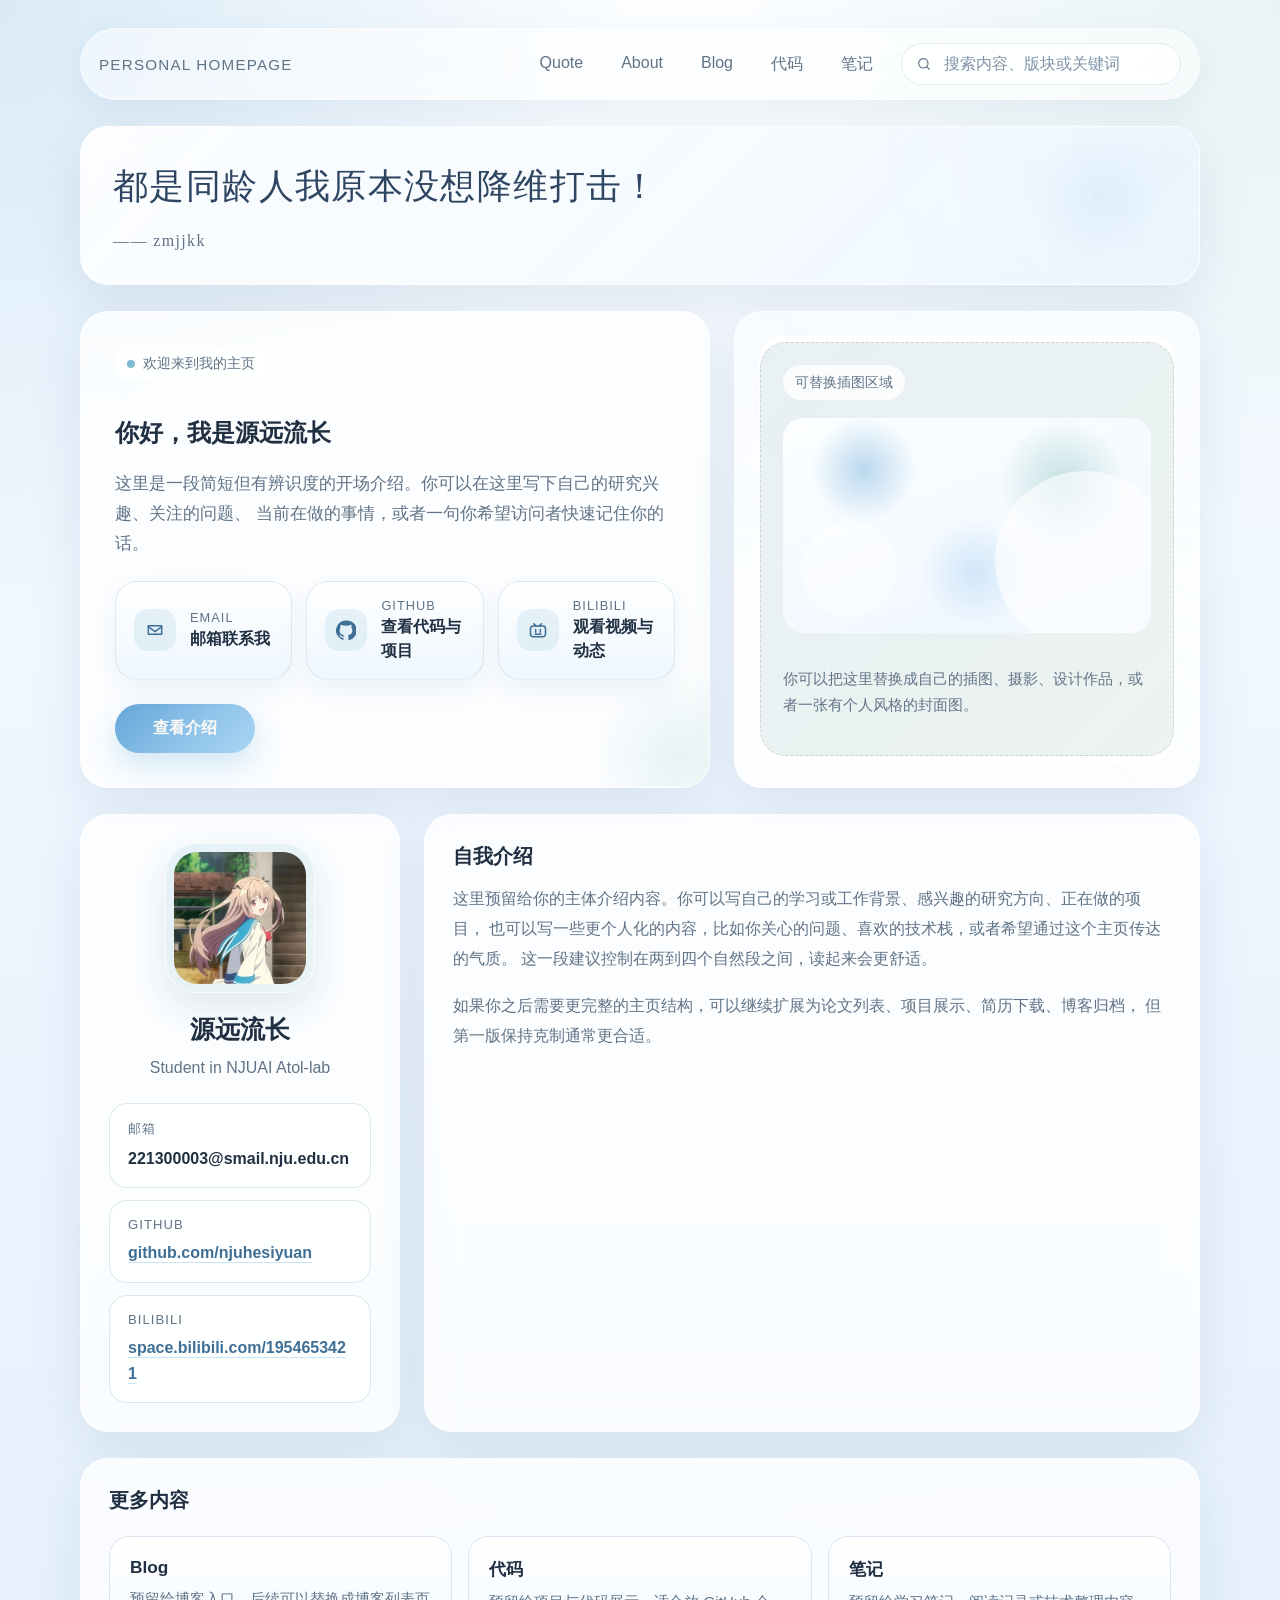
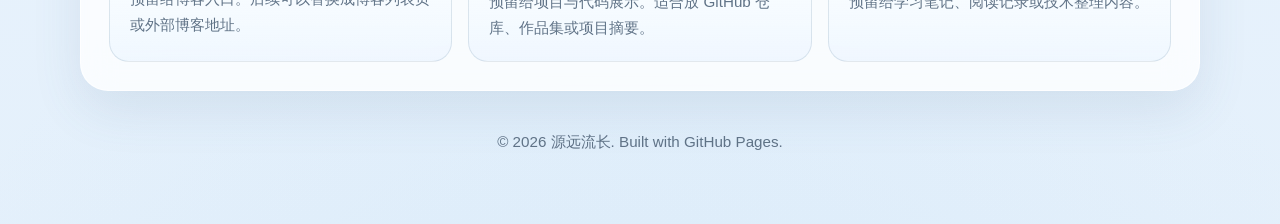
==== commit 139712f7: "基本信息补全" ====
--- a/index.html
+++ b/index.html
@@ -74,6 +74,14 @@
       box-shadow: 0 10px 30px rgba(70, 103, 136, 0.08);
     }
 
+    .topbar-right {
+      display: flex;
+      align-items: center;
+      justify-content: flex-end;
+      gap: 14px;
+      flex: 1;
+    }
+
     .brand {
       font-size: 0.95rem;
       letter-spacing: 0.08em;
@@ -98,6 +106,100 @@
       background: rgba(255, 255, 255, 0.72);
       color: var(--text);
       transform: translateY(-1px);
+    }
+
+    .search-shell {
+      position: relative;
+      width: min(280px, 100%);
+      flex: 0 1 280px;
+    }
+
+    .search-box {
+      display: flex;
+      align-items: center;
+      gap: 10px;
+      width: 100%;
+      padding: 10px 14px;
+      border-radius: 999px;
+      background: rgba(255, 255, 255, 0.82);
+      border: 1px solid rgba(75, 112, 146, 0.14);
+      box-shadow: inset 0 1px 0 rgba(255, 255, 255, 0.7);
+    }
+
+    .search-box svg {
+      width: 16px;
+      height: 16px;
+      color: var(--muted);
+      flex: 0 0 16px;
+    }
+
+    .search-input {
+      width: 100%;
+      border: 0;
+      outline: 0;
+      background: transparent;
+      color: var(--text);
+      font: inherit;
+    }
+
+    .search-input::placeholder {
+      color: #7f93a7;
+    }
+
+    .search-results {
+      position: absolute;
+      top: calc(100% + 10px);
+      right: 0;
+      width: 100%;
+      display: none;
+      padding: 10px;
+      border-radius: 20px;
+      background: rgba(255, 255, 255, 0.95);
+      border: 1px solid rgba(75, 112, 146, 0.14);
+      box-shadow: 0 18px 40px rgba(70, 103, 136, 0.14);
+      backdrop-filter: blur(18px);
+      z-index: 20;
+    }
+
+    .search-results.is-visible {
+      display: grid;
+      gap: 8px;
+    }
+
+    .search-result-item {
+      display: block;
+      padding: 12px 14px;
+      border-radius: 16px;
+      background: linear-gradient(180deg, rgba(246, 250, 255, 0.96), rgba(235, 245, 255, 0.88));
+      border: 1px solid transparent;
+      transition: transform 0.2s ease, border-color 0.2s ease, box-shadow 0.2s ease;
+    }
+
+    .search-result-item:hover {
+      transform: translateY(-1px);
+      border-color: rgba(110, 174, 219, 0.28);
+      box-shadow: 0 12px 24px rgba(70, 103, 136, 0.1);
+    }
+
+    .search-result-title {
+      display: block;
+      margin-bottom: 4px;
+      font-weight: 600;
+    }
+
+    .search-result-text {
+      display: block;
+      color: var(--muted);
+      font-size: 0.9rem;
+      line-height: 1.6;
+    }
+
+    .search-empty {
+      padding: 12px 14px;
+      border-radius: 16px;
+      color: var(--muted);
+      background: rgba(244, 249, 255, 0.88);
+      font-size: 0.92rem;
     }
 
     .hero {
@@ -169,22 +271,87 @@
     }
 
     .meta {
+      display: grid;
+      grid-template-columns: repeat(3, minmax(0, 1fr));
+      gap: 14px;
+      margin-bottom: 24px;
+    }
+
+    .contact-button {
+      position: relative;
       display: flex;
-      flex-wrap: wrap;
-      gap: 12px;
-      margin-bottom: 24px;
-    }
-
-    .meta a,
-    .meta span {
+      align-items: center;
+      gap: 14px;
+      min-width: 0;
+      padding: 16px 18px;
+      border-radius: 22px;
+      background: linear-gradient(180deg, rgba(255, 255, 255, 0.94), rgba(236, 246, 255, 0.9));
+      border: 1px solid rgba(75, 112, 146, 0.14);
+      color: var(--text);
+      box-shadow: 0 10px 24px rgba(70, 103, 136, 0.08);
+      overflow: hidden;
+      transition: transform 0.22s ease, box-shadow 0.22s ease, border-color 0.22s ease;
+    }
+
+    .contact-button:hover {
+      transform: translateY(-3px);
+      border-color: rgba(110, 174, 219, 0.3);
+      box-shadow: 0 18px 34px rgba(70, 103, 136, 0.14);
+    }
+
+    .contact-button::after {
+      content: "";
+      position: absolute;
+      inset: 0;
+      background: linear-gradient(135deg, rgba(110, 174, 219, 0.08), rgba(149, 200, 198, 0.05));
+      opacity: 0;
+      transition: opacity 0.22s ease;
+      pointer-events: none;
+    }
+
+    .contact-button:hover::after {
+      opacity: 1;
+    }
+
+    .contact-icon-wrap {
+      position: relative;
+      z-index: 1;
       display: inline-flex;
       align-items: center;
-      gap: 8px;
-      padding: 12px 14px;
-      border-radius: 999px;
-      background: rgba(255, 255, 255, 0.72);
-      border: 1px solid var(--line);
-      color: var(--text);
+      justify-content: center;
+      width: 42px;
+      height: 42px;
+      border-radius: 14px;
+      background: linear-gradient(135deg, rgba(110, 174, 219, 0.14), rgba(149, 200, 198, 0.2));
+      color: #3f6f95;
+      flex: 0 0 42px;
+    }
+
+    .contact-button .button-icon {
+      width: 20px;
+      height: 20px;
+      flex: 0 0 20px;
+    }
+
+    .contact-content {
+      position: relative;
+      z-index: 1;
+      min-width: 0;
+      display: grid;
+      gap: 2px;
+    }
+
+    .contact-label {
+      font-size: 0.8rem;
+      letter-spacing: 0.08em;
+      text-transform: uppercase;
+      color: var(--muted);
+    }
+
+    .contact-text {
+      font-weight: 600;
+      line-height: 1.5;
+      word-break: break-word;
     }
 
     .actions {
@@ -371,12 +538,39 @@
     }
 
     .profile-item {
-      padding: 14px 16px;
-      border-radius: 16px;
+      display: grid;
+      gap: 8px;
+      padding: 16px 18px;
+      border-radius: 18px;
       background: rgba(255, 255, 255, 0.72);
       border: 1px solid var(--line);
       color: var(--text);
       word-break: break-word;
+    }
+
+    .profile-item-label {
+      font-size: 0.82rem;
+      letter-spacing: 0.08em;
+      text-transform: uppercase;
+      color: var(--muted);
+    }
+
+    .profile-item-value {
+      font-weight: 600;
+      line-height: 1.6;
+    }
+
+    .profile-item-value a {
+      color: #3f6f95;
+      text-decoration: underline;
+      text-decoration-color: rgba(110, 174, 219, 0.35);
+      text-underline-offset: 4px;
+      transition: color 0.2s ease, text-decoration-color 0.2s ease;
+    }
+
+    .profile-item-value a:hover {
+      color: #2f5f84;
+      text-decoration-color: rgba(110, 174, 219, 0.7);
     }
 
     .section-title {
@@ -509,6 +703,13 @@
       opacity: 1;
     }
 
+    .search-target.is-highlighted,
+    .quick-link.is-highlighted {
+      scroll-margin-top: 96px;
+      box-shadow: 0 0 0 2px rgba(110, 174, 219, 0.25), var(--shadow);
+      transition: box-shadow 0.25s ease;
+    }
+
     @media (max-width: 980px) {
       .hero,
       .profile-grid {
@@ -521,6 +722,21 @@
 
       .quick-links {
         grid-template-columns: 1fr;
+      }
+
+      .meta {
+        grid-template-columns: 1fr;
+      }
+
+      .topbar-right {
+        width: 100%;
+        flex-direction: column;
+        align-items: stretch;
+      }
+
+      .search-shell {
+        width: 100%;
+        flex-basis: auto;
       }
     }
 
@@ -536,6 +752,10 @@
         padding: 16px;
         align-items: flex-start;
         flex-direction: column;
+      }
+
+      .nav {
+        width: 100%;
       }
 
       .intro,
@@ -554,6 +774,10 @@
       .button {
         width: 100%;
       }
+
+      .contact-button {
+        width: 100%;
+      }
     }
   </style>
 </head>
@@ -561,71 +785,90 @@
   <div class="page">
     <header class="topbar">
       <div class="brand">Personal Homepage</div>
-      <nav class="nav">
-        <a href="#quote-of-day">Quote</a>
-        <a href="#about">About</a>
-        <a href="#blog">Blog</a>
-        <a href="#code">代码</a>
-        <a href="#notes">笔记</a>
-      </nav>
+      <div class="topbar-right">
+        <nav class="nav">
+          <a href="#quote-of-day">Quote</a>
+          <a href="#about">About</a>
+          <a href="#blog">Blog</a>
+          <a href="#code">代码</a>
+          <a href="#notes">笔记</a>
+        </nav>
+        <div class="search-shell">
+          <label class="search-box" for="site-search">
+            <svg viewBox="0 0 24 24" aria-hidden="true" fill="none" stroke="currentColor" stroke-width="1.8" stroke-linecap="round" stroke-linejoin="round">
+              <circle cx="11" cy="11" r="7"></circle>
+              <path d="m20 20-3.5-3.5"></path>
+            </svg>
+            <input class="search-input" id="site-search" type="search" placeholder="搜索内容、版块或关键词">
+          </label>
+          <div class="search-results" id="search-results" aria-live="polite"></div>
+        </div>
+      </div>
     </header>
 
     <main>
-      <section class="card quote-banner" id="quote-of-day" aria-label="随机名言">
-        <div class="quote-banner-label">随机名言</div>
+      <section class="card quote-banner search-target" id="quote-of-day" aria-label="随机名言" data-search-title="Quote 名言" data-search-text="随机名言 每日一句 quote">
+        
         <blockquote class="quote-display">
           <span id="quote-text">正在加载名言...</span>
           <footer class="quote-author" id="quote-author">-</footer>
         </blockquote>
-        <div class="quote-tip">你可以直接编辑页面底部脚本中的 `quotes` 数组，自定义名言内容。</div>
+        
       </section>
 
       <section class="hero">
         <div class="card intro">
           <div class="eyebrow">欢迎来到我的主页</div>
-          <h1>你好，我是源远流长</h1>
+          <h2>你好，我是源远流长</h2>
           <p class="subtitle">
             这里是一段简短但有辨识度的开场介绍。你可以在这里写下自己的研究兴趣、关注的问题、
             当前在做的事情，或者一句你希望访问者快速记住你的话。
           </p>
 
           <div class="meta">
-            <span>姓名：源远流长</span>
-            <a href="mailto:your_email@example.com">邮箱：your_email@example.com</a>
-            <a class="social-link" href="https://github.com/your-github-id" target="_blank" rel="noreferrer">
-              <svg class="button-icon" viewBox="0 0 24 24" aria-hidden="true" fill="currentColor">
-                <path d="M12 .5a12 12 0 0 0-3.79 23.39c.6.11.82-.26.82-.58l-.02-2.03c-3.34.73-4.04-1.41-4.04-1.41-.55-1.38-1.33-1.75-1.33-1.75-1.09-.74.08-.72.08-.72 1.2.08 1.84 1.23 1.84 1.23 1.08 1.82 2.82 1.29 3.5.99.11-.77.42-1.29.76-1.59-2.67-.3-5.47-1.31-5.47-5.86 0-1.3.47-2.36 1.23-3.19-.12-.3-.53-1.52.12-3.16 0 0 1-.31 3.3 1.22a11.56 11.56 0 0 1 6 0c2.3-1.53 3.29-1.22 3.29-1.22.66 1.64.25 2.86.13 3.16.77.83 1.23 1.89 1.23 3.19 0 4.56-2.8 5.55-5.48 5.85.43.37.82 1.1.82 2.22l-.02 3.29c0 .32.22.7.83.58A12 12 0 0 0 12 .5Z"/>
-              </svg>
-              GitHub：your-github-id
+            
+            <a class="contact-button" href="mailto:221300003@smail.nju.edu.cn" aria-label="发送邮件到 221300003@smail.nju.edu.cn">
+              <span class="contact-icon-wrap">
+                <svg class="button-icon" viewBox="0 0 24 24" aria-hidden="true" fill="none" stroke="currentColor" stroke-width="1.8" stroke-linecap="round" stroke-linejoin="round">
+                  <path d="M4 7h16v10H4z"></path>
+                  <path d="m4 8 8 6 8-6"></path>
+                </svg>
+              </span>
+              <span class="contact-content">
+                <span class="contact-label">Email</span>
+                <span class="contact-text">邮箱联系我</span>
+              </span>
             </a>
-            <a class="social-link" href="https://space.bilibili.com/your-bilibili-id" target="_blank" rel="noreferrer">
-              <svg class="button-icon" viewBox="0 0 24 24" aria-hidden="true" fill="none" stroke="currentColor" stroke-width="1.8" stroke-linecap="round" stroke-linejoin="round">
-                <path d="M7 4.5 9.8 7m6.4-2.5L13.4 7"/>
-                <path d="M6.2 7.2h11.6c1.8 0 3.2 1.4 3.2 3.2v6.4c0 1.8-1.4 3.2-3.2 3.2H6.2C4.4 20 3 18.6 3 16.8v-6.4c0-1.8 1.4-3.2 3.2-3.2Z"/>
-                <path d="M9.2 11.4v3.2m5.6-3.2v3.2"/>
-                <path d="M8.5 17h7"/>
-              </svg>
-              B站：your-bilibili-id
+            <a class="contact-button social-link" href="https://github.com/njuhesiyuan" target="_blank" rel="noreferrer" aria-label="访问 GitHub 主页">
+              <span class="contact-icon-wrap">
+                <svg class="button-icon" viewBox="0 0 24 24" aria-hidden="true" fill="currentColor">
+                  <path d="M12 .5a12 12 0 0 0-3.79 23.39c.6.11.82-.26.82-.58l-.02-2.03c-3.34.73-4.04-1.41-4.04-1.41-.55-1.38-1.33-1.75-1.33-1.75-1.09-.74.08-.72.08-.72 1.2.08 1.84 1.23 1.84 1.23 1.08 1.82 2.82 1.29 3.5.99.11-.77.42-1.29.76-1.59-2.67-.3-5.47-1.31-5.47-5.86 0-1.3.47-2.36 1.23-3.19-.12-.3-.53-1.52.12-3.16 0 0 1-.31 3.3 1.22a11.56 11.56 0 0 1 6 0c2.3-1.53 3.29-1.22 3.29-1.22.66 1.64.25 2.86.13 3.16.77.83 1.23 1.89 1.23 3.19 0 4.56-2.8 5.55-5.48 5.85.43.37.82 1.1.82 2.22l-.02 3.29c0 .32.22.7.83.58A12 12 0 0 0 12 .5Z"/>
+                </svg>
+              </span>
+              <span class="contact-content">
+                <span class="contact-label">GitHub</span>
+                <span class="contact-text">查看代码与项目</span>
+              </span>
+            </a>
+            <a class="contact-button social-link" href="https://space.bilibili.com/1954653421" target="_blank" rel="noreferrer" aria-label="访问 B 站主页">
+              <span class="contact-icon-wrap">
+                <svg class="button-icon" viewBox="0 0 24 24" aria-hidden="true" fill="none" stroke="currentColor" stroke-width="1.8" stroke-linecap="round" stroke-linejoin="round">
+                  <path d="M7 4.5 9.8 7m6.4-2.5L13.4 7"/>
+                  <path d="M6.2 7.2h11.6c1.8 0 3.2 1.4 3.2 3.2v6.4c0 1.8-1.4 3.2-3.2 3.2H6.2C4.4 20 3 18.6 3 16.8v-6.4c0-1.8 1.4-3.2 3.2-3.2Z"/>
+                  <path d="M9.2 11.4v3.2m5.6-3.2v3.2"/>
+                  <path d="M8.5 17h7"/>
+                </svg>
+              </span>
+              <span class="contact-content">
+                <span class="contact-label">Bilibili</span>
+                <span class="contact-text">观看视频与动态</span>
+              </span>
             </a>
           </div>
 
           <div class="actions">
             <a class="button primary" href="#about">查看介绍</a>
-            <a class="button secondary social-link" href="https://github.com/your-github-id" target="_blank" rel="noreferrer">
-              <svg class="button-icon" viewBox="0 0 24 24" aria-hidden="true" fill="currentColor">
-                <path d="M12 .5a12 12 0 0 0-3.79 23.39c.6.11.82-.26.82-.58l-.02-2.03c-3.34.73-4.04-1.41-4.04-1.41-.55-1.38-1.33-1.75-1.33-1.75-1.09-.74.08-.72.08-.72 1.2.08 1.84 1.23 1.84 1.23 1.08 1.82 2.82 1.29 3.5.99.11-.77.42-1.29.76-1.59-2.67-.3-5.47-1.31-5.47-5.86 0-1.3.47-2.36 1.23-3.19-.12-.3-.53-1.52.12-3.16 0 0 1-.31 3.3 1.22a11.56 11.56 0 0 1 6 0c2.3-1.53 3.29-1.22 3.29-1.22.66 1.64.25 2.86.13 3.16.77.83 1.23 1.89 1.23 3.19 0 4.56-2.8 5.55-5.48 5.85.43.37.82 1.1.82 2.22l-.02 3.29c0 .32.22.7.83.58A12 12 0 0 0 12 .5Z"/>
-              </svg>
-              访问 GitHub
-            </a>
-            <a class="button secondary social-link" href="https://space.bilibili.com/your-bilibili-id" target="_blank" rel="noreferrer">
-              <svg class="button-icon" viewBox="0 0 24 24" aria-hidden="true" fill="none" stroke="currentColor" stroke-width="1.8" stroke-linecap="round" stroke-linejoin="round">
-                <path d="M7 4.5 9.8 7m6.4-2.5L13.4 7"/>
-                <path d="M6.2 7.2h11.6c1.8 0 3.2 1.4 3.2 3.2v6.4c0 1.8-1.4 3.2-3.2 3.2H6.2C4.4 20 3 18.6 3 16.8v-6.4c0-1.8 1.4-3.2 3.2-3.2Z"/>
-                <path d="M9.2 11.4v3.2m5.6-3.2v3.2"/>
-                <path d="M8.5 17h7"/>
-              </svg>
-              访问 B 站
-            </a>
+        
           </div>
         </div>
 
@@ -642,31 +885,38 @@
         </aside>
       </section>
 
-      <section class="profile-grid" id="about">
+      <section class="profile-grid search-target" id="about" data-search-title="About 自我介绍" data-search-text="自我介绍 个人信息 研究方向 学习背景 项目 兴趣 联系方式">
         <aside class="card profile-card">
           <div class="avatar-wrap">
             <img
               class="avatar"
-              src="https://placehold.co/320x320/f6efe4/7a6e62?text=Avatar"
+              src="头像.jpg"
               alt="你的头像"
             >
           </div>
           <h2 class="profile-name">源远流长</h2>
-          <p class="profile-role">这里可以写你的身份，例如：学生 / 研究者 / 开发者 / 设计爱好者。</p>
+          <p class="profile-role">Student in NJUAI Atol-lab</p>
 
           <div class="profile-list">
-            <div class="profile-item">邮箱：your_email@example.com</div>
             <div class="profile-item">
-              GitHub：
-              <a href="https://github.com/your-github-id" target="_blank" rel="noreferrer">
-                github.com/your-github-id
-              </a>
+              <div class="profile-item-label">邮箱</div>
+              <div class="profile-item-value">221300003@smail.nju.edu.cn</div>
             </div>
             <div class="profile-item">
-              B站：
-              <a href="https://space.bilibili.com/your-bilibili-id" target="_blank" rel="noreferrer">
-                space.bilibili.com/your-bilibili-id
-              </a>
+              <div class="profile-item-label">GitHub</div>
+              <div class="profile-item-value">
+                <a href="https://github.com/njuhesiyuan" target="_blank" rel="noreferrer">
+                  github.com/njuhesiyuan
+                </a>
+              </div>
+            </div>
+            <div class="profile-item">
+              <div class="profile-item-label">Bilibili</div>
+              <div class="profile-item-value">
+                <a href="https://space.bilibili.com/1954653421" target="_blank" rel="noreferrer">
+                  space.bilibili.com/1954653421
+                </a>
+              </div>
             </div>
           </div>
         </aside>
@@ -685,20 +935,20 @@
         </div>
       </section>
 
-      <section class="card links-card">
+      <section class="card links-card search-target" data-search-title="更多内容 More" data-search-text="更多内容 博客 代码 笔记 blog code notes">
         <h2 class="section-title">更多内容</h2>
         <div class="quick-links">
-          <a class="quick-link" id="blog" href="#blog">
+          <a class="quick-link" id="blog" href="#blog" data-search-title="Blog 博客" data-search-text="博客 blog 文章 记录">
             <h3>Blog</h3>
             <p>预留给博客入口。后续可以替换成博客列表页或外部博客地址。</p>
           </a>
 
-          <a class="quick-link" id="code" href="#code">
+          <a class="quick-link" id="code" href="#code" data-search-title="代码 Code" data-search-text="代码 code 项目 github 仓库">
             <h3>代码</h3>
             <p>预留给项目与代码展示。适合放 GitHub 仓库、作品集或项目摘要。</p>
           </a>
 
-          <a class="quick-link" id="notes" href="#notes">
+          <a class="quick-link" id="notes" href="#notes" data-search-title="笔记 Notes" data-search-text="笔记 notes 学习 阅读 技术整理">
             <h3>笔记</h3>
             <p>预留给学习笔记、阅读记录或技术整理内容。</p>
           </a>
@@ -715,7 +965,7 @@
       { text: "康神开播了，真的假的？我去真开播了！", author: "cxy" },
       { text: "我没胖，我真的没胖。", author: "zmjjkk" },
       { text: "都是同龄人我原本没想降维打击！", author: "zmjjkk" },
-      { text: "我从山中来，带着兰花草！.", author: "兰花草" },
+      { text: "我从山中来，带着兰花草！", author: "兰花草" },
       { text: "康康Let's go!", author: "jieni7" },
       { text: "喜欢我的战斗脸吗!", author: "zmjjkk" }
     ];
@@ -729,6 +979,89 @@
       quoteText.textContent = selected.text;
       quoteAuthor.textContent = "—— " + selected.author;
     }
+
+    const searchInput = document.getElementById("site-search");
+    const searchResults = document.getElementById("search-results");
+    const searchTargets = Array.from(document.querySelectorAll("[data-search-title]"));
+
+    function clearHighlights() {
+      document.querySelectorAll(".search-target.is-highlighted, .quick-link.is-highlighted").forEach((item) => {
+        item.classList.remove("is-highlighted");
+      });
+    }
+
+    function openSearchResults(items, keyword) {
+      if (!keyword) {
+        searchResults.classList.remove("is-visible");
+        searchResults.innerHTML = "";
+        return;
+      }
+
+      if (!items.length) {
+        searchResults.innerHTML = '<div class="search-empty">没有找到相关内容，可以试试“项目”“笔记”“GitHub”等关键词。</div>';
+        searchResults.classList.add("is-visible");
+        return;
+      }
+
+      searchResults.innerHTML = items.map((item) => `
+        <a class="search-result-item" href="#${item.id}" data-target="${item.id}">
+          <span class="search-result-title">${item.title}</span>
+          <span class="search-result-text">${item.text}</span>
+        </a>
+      `).join("");
+      searchResults.classList.add("is-visible");
+    }
+
+    const searchIndex = searchTargets.map((node) => ({
+      id: node.id,
+      title: node.dataset.searchTitle || "页面内容",
+      text: node.dataset.searchText || node.textContent.replace(/\s+/g, " ").trim().slice(0, 80),
+      node
+    })).filter((item) => item.id);
+
+    if (searchInput && searchResults) {
+      searchInput.addEventListener("input", (event) => {
+        const keyword = event.target.value.trim().toLowerCase();
+        clearHighlights();
+
+        if (!keyword) {
+          openSearchResults([], "");
+          return;
+        }
+
+        const matches = searchIndex.filter((item) => {
+          const haystack = `${item.title} ${item.text}`.toLowerCase();
+          return haystack.includes(keyword);
+        }).slice(0, 6);
+
+        openSearchResults(matches, keyword);
+      });
+
+      searchResults.addEventListener("click", (event) => {
+        const target = event.target.closest("[data-target]");
+        if (!target) return;
+
+        event.preventDefault();
+        const id = target.dataset.target;
+        const node = document.getElementById(id);
+        if (!node) return;
+
+        clearHighlights();
+        node.classList.add("is-highlighted");
+        node.scrollIntoView({ behavior: "smooth", block: "start" });
+        searchResults.classList.remove("is-visible");
+
+        window.setTimeout(() => {
+          node.classList.remove("is-highlighted");
+        }, 2200);
+      });
+
+      document.addEventListener("click", (event) => {
+        if (!event.target.closest(".search-shell")) {
+          searchResults.classList.remove("is-visible");
+        }
+      });
+    }
   </script>
 </body>
 </html>
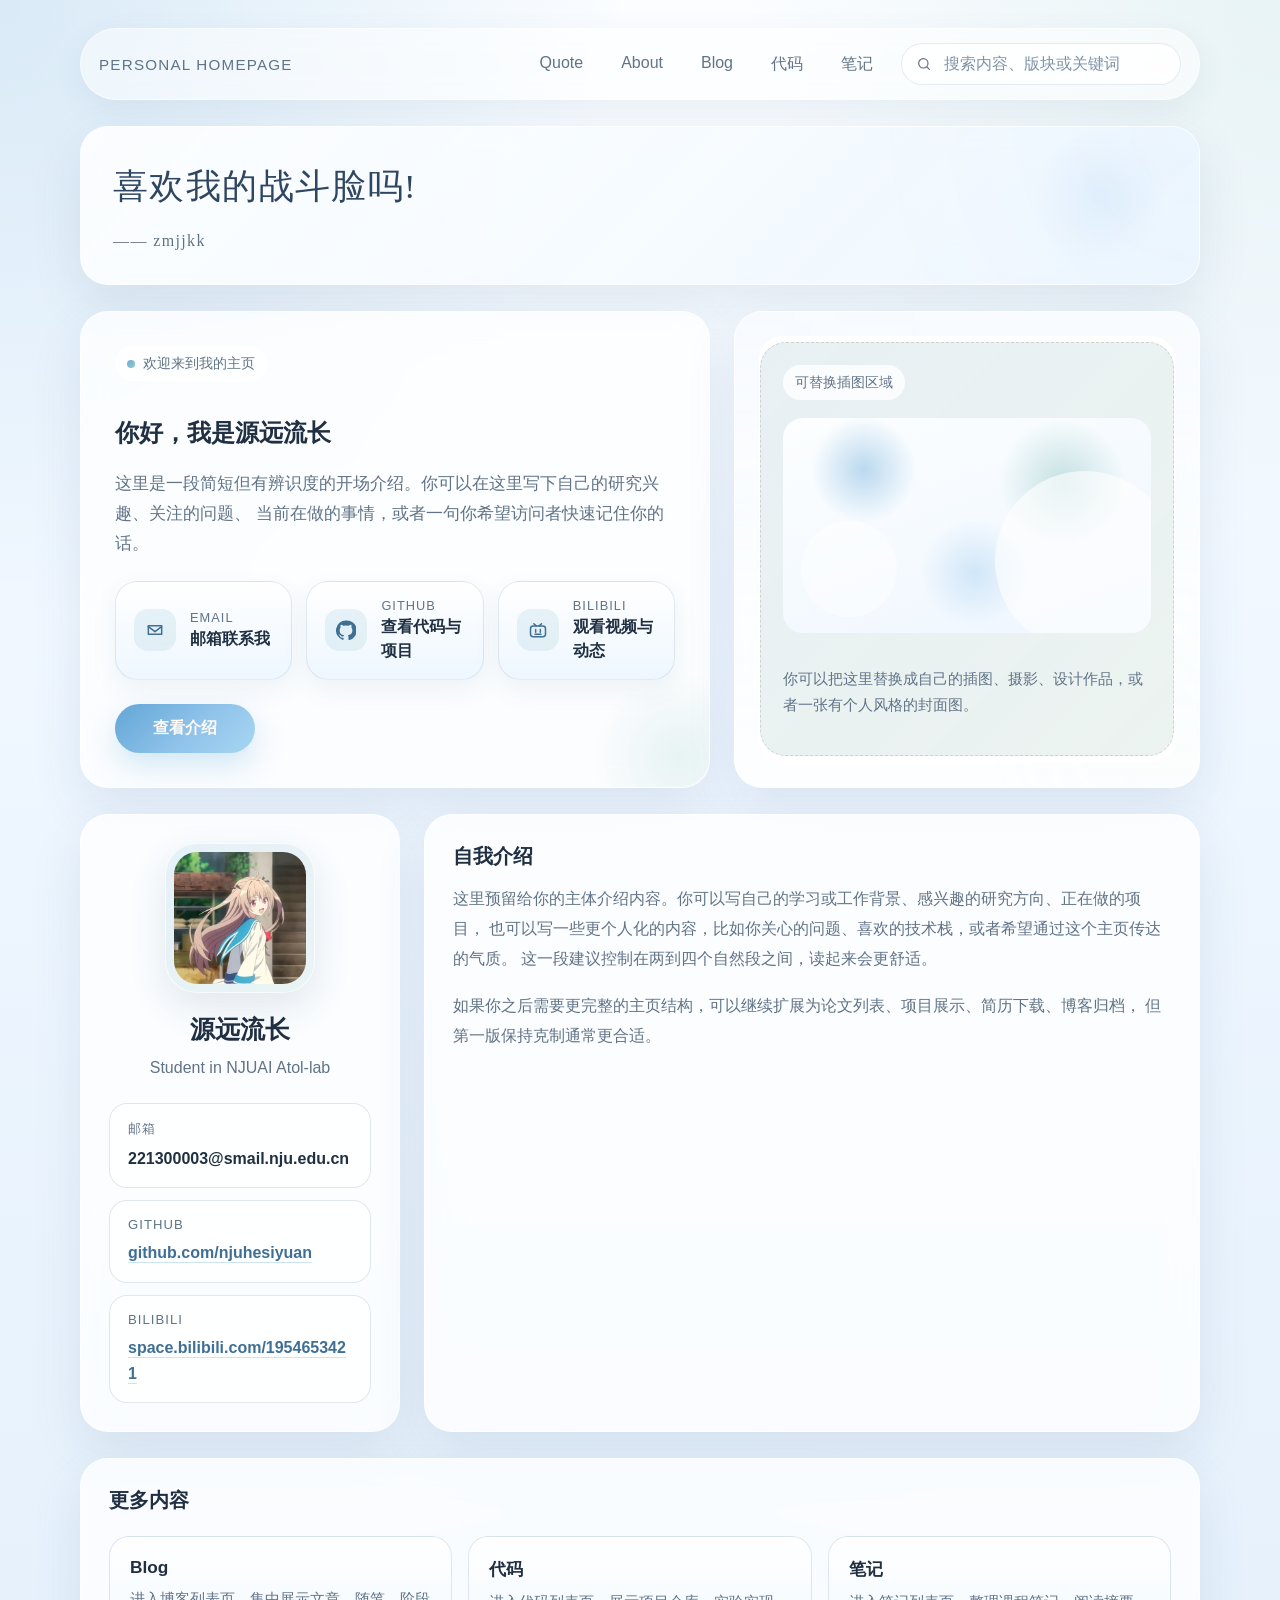
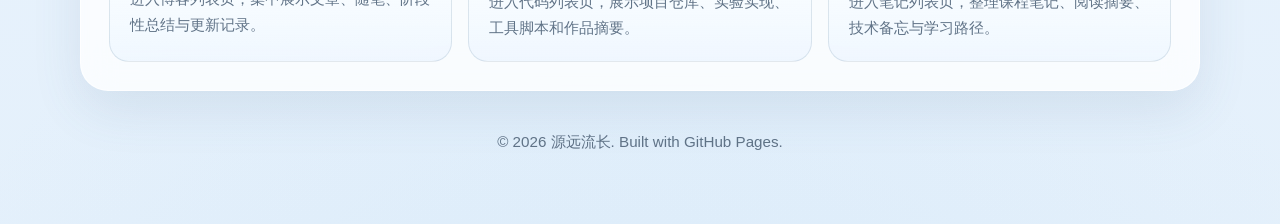
==== commit 057f9402: "模块加载" ====
--- a/index.html
+++ b/index.html
@@ -789,9 +789,9 @@
         <nav class="nav">
           <a href="#quote-of-day">Quote</a>
           <a href="#about">About</a>
-          <a href="#blog">Blog</a>
-          <a href="#code">代码</a>
-          <a href="#notes">笔记</a>
+          <a href="blog.html">Blog</a>
+          <a href="code.html">代码</a>
+          <a href="notes.html">笔记</a>
         </nav>
         <div class="search-shell">
           <label class="search-box" for="site-search">
@@ -938,19 +938,19 @@
       <section class="card links-card search-target" data-search-title="更多内容 More" data-search-text="更多内容 博客 代码 笔记 blog code notes">
         <h2 class="section-title">更多内容</h2>
         <div class="quick-links">
-          <a class="quick-link" id="blog" href="#blog" data-search-title="Blog 博客" data-search-text="博客 blog 文章 记录">
+          <a class="quick-link" id="blog" href="blog.html" data-search-title="Blog 博客" data-search-text="博客 blog 文章 记录">
             <h3>Blog</h3>
-            <p>预留给博客入口。后续可以替换成博客列表页或外部博客地址。</p>
+            <p>进入博客列表页，集中展示文章、随笔、阶段性总结与更新记录。</p>
           </a>
 
-          <a class="quick-link" id="code" href="#code" data-search-title="代码 Code" data-search-text="代码 code 项目 github 仓库">
+          <a class="quick-link" id="code" href="code.html" data-search-title="代码 Code" data-search-text="代码 code 项目 github 仓库">
             <h3>代码</h3>
-            <p>预留给项目与代码展示。适合放 GitHub 仓库、作品集或项目摘要。</p>
+            <p>进入代码列表页，展示项目仓库、实验实现、工具脚本和作品摘要。</p>
           </a>
 
-          <a class="quick-link" id="notes" href="#notes" data-search-title="笔记 Notes" data-search-text="笔记 notes 学习 阅读 技术整理">
+          <a class="quick-link" id="notes" href="notes.html" data-search-title="笔记 Notes" data-search-text="笔记 notes 学习 阅读 技术整理">
             <h3>笔记</h3>
-            <p>预留给学习笔记、阅读记录或技术整理内容。</p>
+            <p>进入笔记列表页，整理课程笔记、阅读摘要、技术备忘与学习路径。</p>
           </a>
         </div>
       </section>
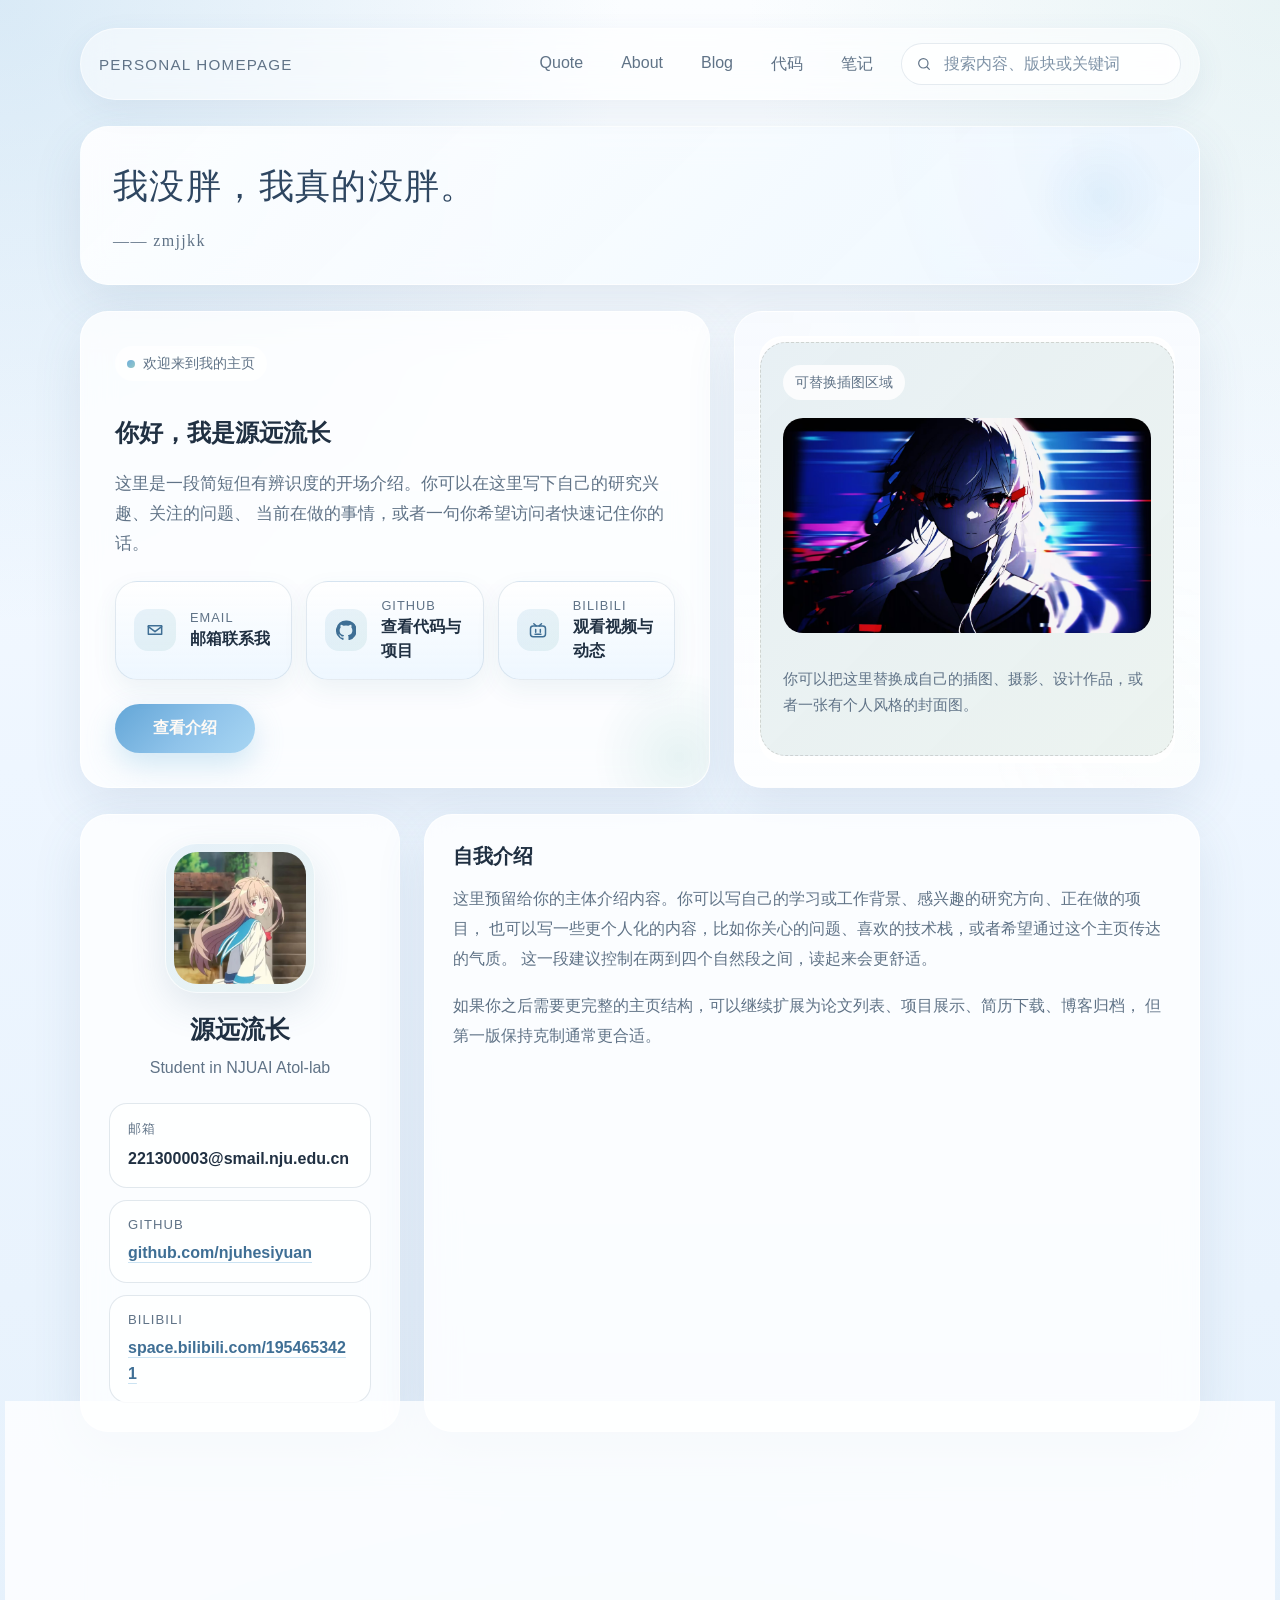
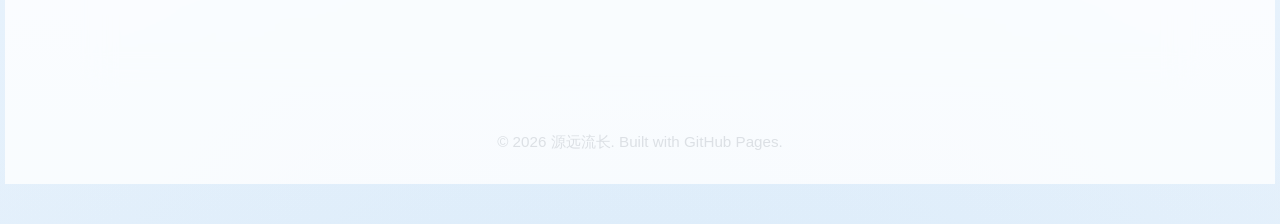
==== commit fdf01a60: "基本架构完成" ====
--- a/index.html
+++ b/index.html
@@ -61,6 +61,9 @@
     }
 
     .topbar {
+      position: relative;
+      z-index: 1000;
+      isolation: isolate;
       display: flex;
       align-items: center;
       justify-content: space-between;
@@ -110,6 +113,7 @@
 
     .search-shell {
       position: relative;
+      z-index: 1001;
       width: min(280px, 100%);
       flex: 0 1 280px;
     }
@@ -158,7 +162,7 @@
       border: 1px solid rgba(75, 112, 146, 0.14);
       box-shadow: 0 18px 40px rgba(70, 103, 136, 0.14);
       backdrop-filter: blur(18px);
-      z-index: 20;
+      z-index: 1002;
     }
 
     .search-results.is-visible {
@@ -457,29 +461,7 @@
       overflow: hidden;
     }
 
-    .visual-illustration::before,
-    .visual-illustration::after {
-      content: "";
-      position: absolute;
-      border-radius: 999px;
-      opacity: 0.8;
-    }
-
-    .visual-illustration::before {
-      width: 180px;
-      height: 180px;
-      right: -24px;
-      bottom: -18px;
-      background: rgba(255, 255, 255, 0.8);
-    }
-
-    .visual-illustration::after {
-      width: 96px;
-      height: 96px;
-      left: 18px;
-      bottom: 16px;
-      background: rgba(255, 255, 255, 0.65);
-    }
+   
 
     .visual-note {
       color: var(--muted);
@@ -876,7 +858,9 @@
           <div class="visual-frame">
             <div class="visual-placeholder">
               <div class="visual-tag">可替换插图区域</div>
-              <div class="visual-illustration"></div>
+              <div class="visual-illustration">
+                <img src="插图1.jpg" alt="图片描述" style="width:100%; height:100%; object-fit:cover; border-radius:12px;">
+              </div>
               <p class="visual-note">
                 你可以把这里替换成自己的插图、摄影、设计作品，或者一张有个人风格的封面图。
               </p>
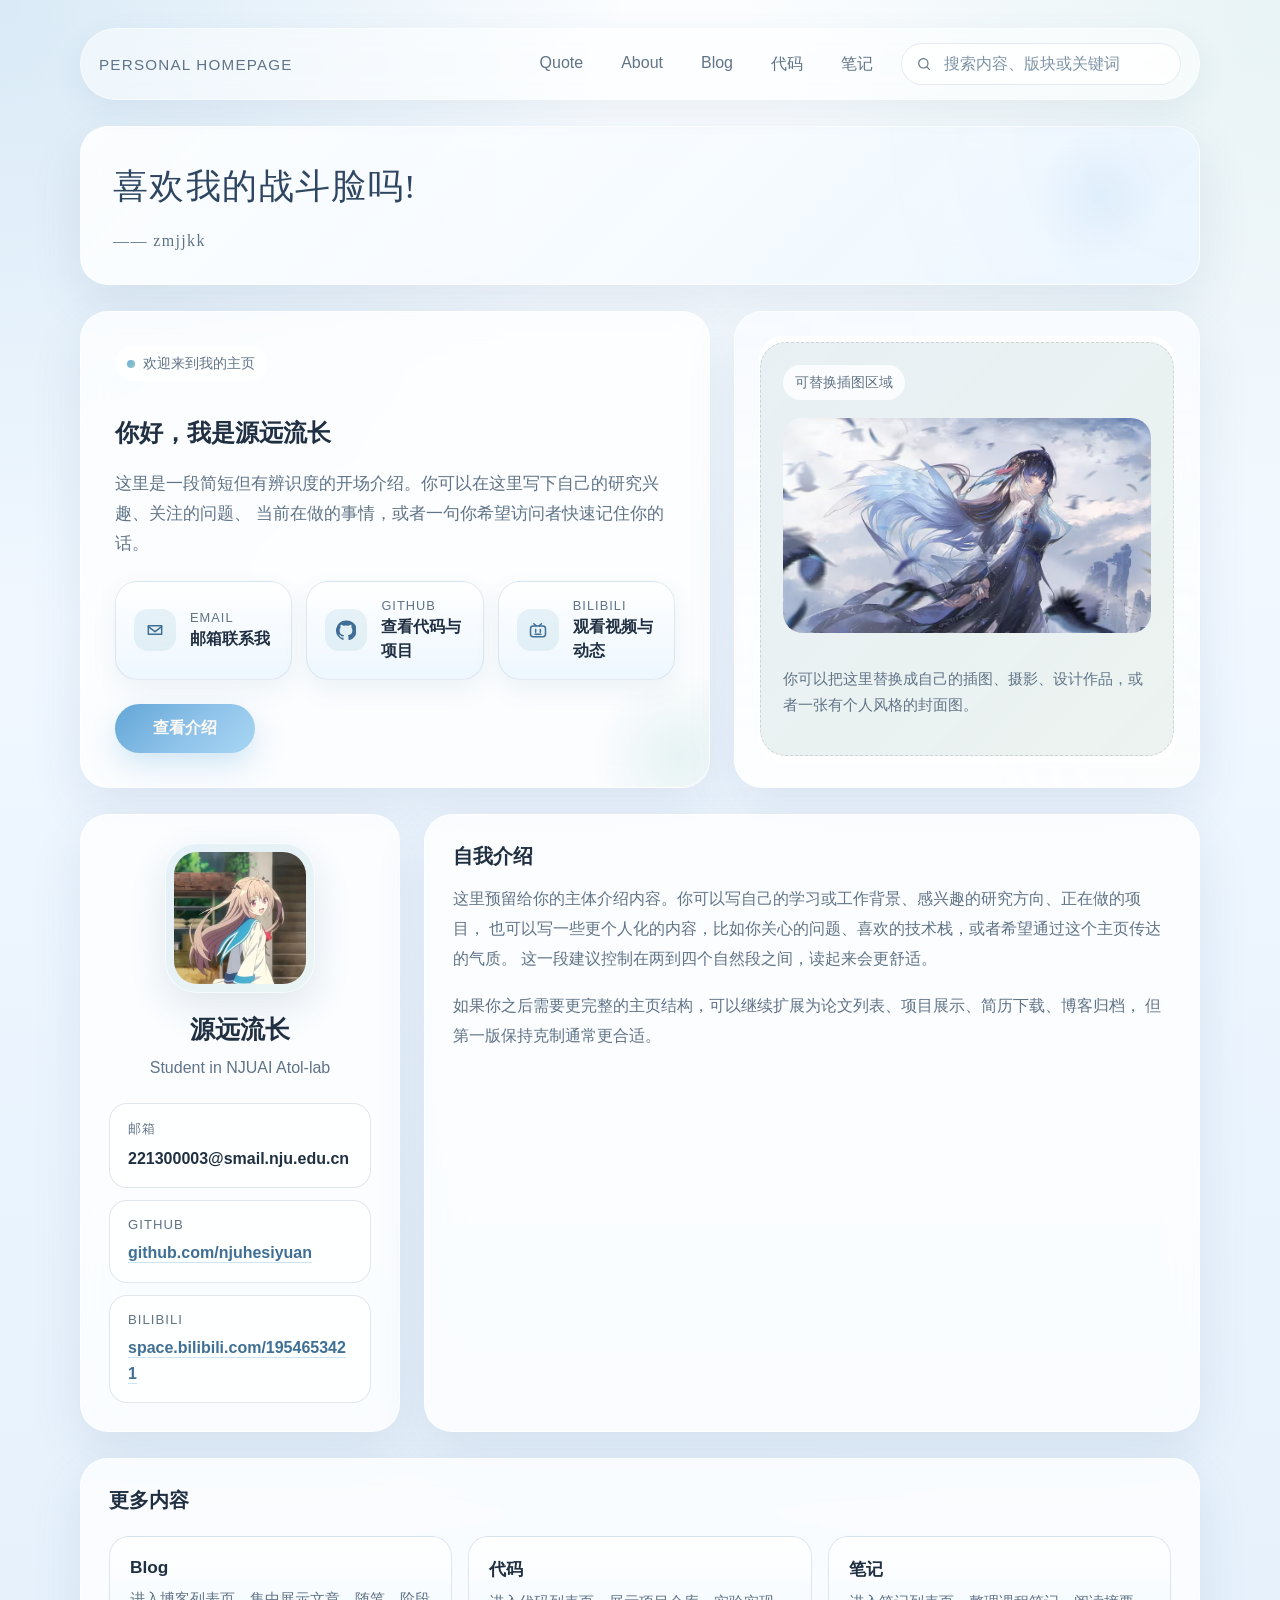
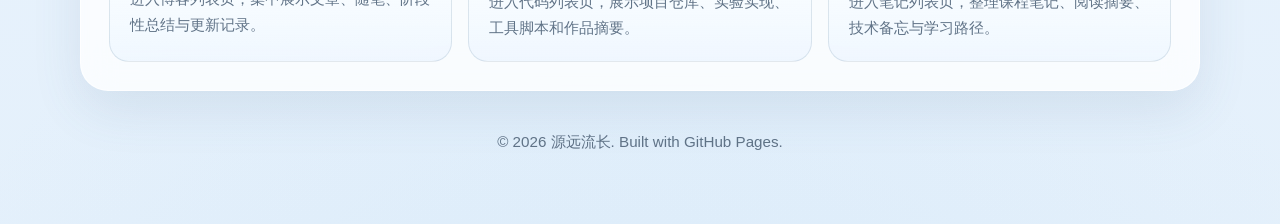
==== commit 1a1a6ff7: "更换插图" ====
--- a/index.html
+++ b/index.html
@@ -1,1051 +1,1051 @@
-<!doctype html>
-<html lang="zh-CN">
-<head>
-  <meta charset="UTF-8">
-  <meta name="viewport" content="width=device-width, initial-scale=1.0">
-  <title>源远流长 | Personal Homepage</title>
-  <style>
-    :root {
-      --bg: #eef6ff;
-      --bg-soft: #f7fbff;
-      --panel: rgba(255, 255, 255, 0.78);
-      --panel-strong: rgba(255, 255, 255, 0.92);
-      --text: #203042;
-      --muted: #607387;
-      --line: rgba(75, 112, 146, 0.16);
-      --accent: #6eaedb;
-      --accent-2: #95c8c6;
-      --accent-3: #b7d9f4;
-      --accent-4: #dff0ff;
-      --shadow: 0 18px 50px rgba(70, 103, 136, 0.12);
-      --radius-xl: 28px;
-      --radius-lg: 20px;
-      --radius-md: 14px;
-      --content-width: 1120px;
-    }
-
-    * {
-      box-sizing: border-box;
-    }
-
-    html {
-      scroll-behavior: smooth;
-    }
-
-    body {
-      margin: 0;
-      font-family: "Segoe UI", "PingFang SC", "Hiragino Sans GB", "Microsoft YaHei", sans-serif;
-      color: var(--text);
-      background:
-        radial-gradient(circle at top left, rgba(110, 174, 219, 0.24), transparent 28%),
-        radial-gradient(circle at top right, rgba(149, 200, 198, 0.18), transparent 24%),
-        radial-gradient(circle at 50% 120%, rgba(183, 217, 244, 0.24), transparent 34%),
-        linear-gradient(180deg, #fbfdff 0%, #eef6ff 42%, #e4f0fb 100%);
-      min-height: 100vh;
-    }
-
-    a {
-      color: inherit;
-      text-decoration: none;
-    }
-
-    img {
-      max-width: 100%;
-      display: block;
-    }
-
-    .page {
-      width: min(calc(100% - 32px), var(--content-width));
-      margin: 0 auto;
-      padding: 28px 0 56px;
-    }
-
-    .topbar {
-      position: relative;
-      z-index: 1000;
-      isolation: isolate;
-      display: flex;
-      align-items: center;
-      justify-content: space-between;
-      gap: 16px;
-      margin-bottom: 26px;
-      padding: 14px 18px;
-      background: rgba(255, 255, 255, 0.5);
-      border: 1px solid rgba(255, 255, 255, 0.55);
-      border-radius: 999px;
-      backdrop-filter: blur(14px);
-      box-shadow: 0 10px 30px rgba(70, 103, 136, 0.08);
-    }
-
-    .topbar-right {
-      display: flex;
-      align-items: center;
-      justify-content: flex-end;
-      gap: 14px;
-      flex: 1;
-    }
-
-    .brand {
-      font-size: 0.95rem;
-      letter-spacing: 0.08em;
-      text-transform: uppercase;
-      color: var(--muted);
-    }
-
-    .nav {
-      display: flex;
-      gap: 10px;
-      flex-wrap: wrap;
-    }
-
-    .nav a {
-      padding: 10px 14px;
-      border-radius: 999px;
-      color: var(--muted);
-      transition: background-color 0.2s ease, color 0.2s ease, transform 0.2s ease;
-    }
-
-    .nav a:hover {
-      background: rgba(255, 255, 255, 0.72);
-      color: var(--text);
-      transform: translateY(-1px);
-    }
-
-    .search-shell {
-      position: relative;
-      z-index: 1001;
-      width: min(280px, 100%);
-      flex: 0 1 280px;
-    }
-
-    .search-box {
-      display: flex;
-      align-items: center;
-      gap: 10px;
-      width: 100%;
-      padding: 10px 14px;
-      border-radius: 999px;
-      background: rgba(255, 255, 255, 0.82);
-      border: 1px solid rgba(75, 112, 146, 0.14);
-      box-shadow: inset 0 1px 0 rgba(255, 255, 255, 0.7);
-    }
-
-    .search-box svg {
-      width: 16px;
-      height: 16px;
-      color: var(--muted);
-      flex: 0 0 16px;
-    }
-
-    .search-input {
-      width: 100%;
-      border: 0;
-      outline: 0;
-      background: transparent;
-      color: var(--text);
-      font: inherit;
-    }
-
-    .search-input::placeholder {
-      color: #7f93a7;
-    }
-
-    .search-results {
-      position: absolute;
-      top: calc(100% + 10px);
-      right: 0;
-      width: 100%;
-      display: none;
-      padding: 10px;
-      border-radius: 20px;
-      background: rgba(255, 255, 255, 0.95);
-      border: 1px solid rgba(75, 112, 146, 0.14);
-      box-shadow: 0 18px 40px rgba(70, 103, 136, 0.14);
-      backdrop-filter: blur(18px);
-      z-index: 1002;
-    }
-
-    .search-results.is-visible {
-      display: grid;
-      gap: 8px;
-    }
-
-    .search-result-item {
-      display: block;
-      padding: 12px 14px;
-      border-radius: 16px;
-      background: linear-gradient(180deg, rgba(246, 250, 255, 0.96), rgba(235, 245, 255, 0.88));
-      border: 1px solid transparent;
-      transition: transform 0.2s ease, border-color 0.2s ease, box-shadow 0.2s ease;
-    }
-
-    .search-result-item:hover {
-      transform: translateY(-1px);
-      border-color: rgba(110, 174, 219, 0.28);
-      box-shadow: 0 12px 24px rgba(70, 103, 136, 0.1);
-    }
-
-    .search-result-title {
-      display: block;
-      margin-bottom: 4px;
-      font-weight: 600;
-    }
-
-    .search-result-text {
-      display: block;
-      color: var(--muted);
-      font-size: 0.9rem;
-      line-height: 1.6;
-    }
-
-    .search-empty {
-      padding: 12px 14px;
-      border-radius: 16px;
-      color: var(--muted);
-      background: rgba(244, 249, 255, 0.88);
-      font-size: 0.92rem;
-    }
-
-    .hero {
-      display: grid;
-      grid-template-columns: 1.15fr 0.85fr;
-      gap: 24px;
-      align-items: stretch;
-      margin-bottom: 26px;
-    }
-
-    .card {
-      background: var(--panel);
-      border: 1px solid rgba(255, 255, 255, 0.72);
-      border-radius: var(--radius-xl);
-      box-shadow: var(--shadow);
-      backdrop-filter: blur(16px);
-    }
-
-    .intro {
-      padding: 34px;
-      position: relative;
-      overflow: hidden;
-    }
-
-    .intro::after {
-      content: "";
-      position: absolute;
-      right: -60px;
-      bottom: -60px;
-      width: 180px;
-      height: 180px;
-      background: radial-gradient(circle, rgba(149, 200, 198, 0.2), transparent 68%);
-      pointer-events: none;
-    }
-
-    .eyebrow {
-      display: inline-flex;
-      align-items: center;
-      gap: 8px;
-      padding: 8px 12px;
-      margin-bottom: 16px;
-      border-radius: 999px;
-      background: rgba(255, 255, 255, 0.68);
-      color: var(--muted);
-      font-size: 0.9rem;
-    }
-
-    .eyebrow::before {
-      content: "";
-      width: 8px;
-      height: 8px;
-      border-radius: 50%;
-      background: linear-gradient(135deg, var(--accent), var(--accent-2));
-    }
-
-    h1 {
-      margin: 0 0 12px;
-      font-size: clamp(2.2rem, 5vw, 4.3rem);
-      line-height: 1.02;
-      letter-spacing: -0.04em;
-    }
-
-    .subtitle {
-      margin: 0 0 22px;
-      font-size: 1.04rem;
-      line-height: 1.8;
-      color: var(--muted);
-      max-width: 60ch;
-    }
-
-    .meta {
-      display: grid;
-      grid-template-columns: repeat(3, minmax(0, 1fr));
-      gap: 14px;
-      margin-bottom: 24px;
-    }
-
-    .contact-button {
-      position: relative;
-      display: flex;
-      align-items: center;
-      gap: 14px;
-      min-width: 0;
-      padding: 16px 18px;
-      border-radius: 22px;
-      background: linear-gradient(180deg, rgba(255, 255, 255, 0.94), rgba(236, 246, 255, 0.9));
-      border: 1px solid rgba(75, 112, 146, 0.14);
-      color: var(--text);
-      box-shadow: 0 10px 24px rgba(70, 103, 136, 0.08);
-      overflow: hidden;
-      transition: transform 0.22s ease, box-shadow 0.22s ease, border-color 0.22s ease;
-    }
-
-    .contact-button:hover {
-      transform: translateY(-3px);
-      border-color: rgba(110, 174, 219, 0.3);
-      box-shadow: 0 18px 34px rgba(70, 103, 136, 0.14);
-    }
-
-    .contact-button::after {
-      content: "";
-      position: absolute;
-      inset: 0;
-      background: linear-gradient(135deg, rgba(110, 174, 219, 0.08), rgba(149, 200, 198, 0.05));
-      opacity: 0;
-      transition: opacity 0.22s ease;
-      pointer-events: none;
-    }
-
-    .contact-button:hover::after {
-      opacity: 1;
-    }
-
-    .contact-icon-wrap {
-      position: relative;
-      z-index: 1;
-      display: inline-flex;
-      align-items: center;
-      justify-content: center;
-      width: 42px;
-      height: 42px;
-      border-radius: 14px;
-      background: linear-gradient(135deg, rgba(110, 174, 219, 0.14), rgba(149, 200, 198, 0.2));
-      color: #3f6f95;
-      flex: 0 0 42px;
-    }
-
-    .contact-button .button-icon {
-      width: 20px;
-      height: 20px;
-      flex: 0 0 20px;
-    }
-
-    .contact-content {
-      position: relative;
-      z-index: 1;
-      min-width: 0;
-      display: grid;
-      gap: 2px;
-    }
-
-    .contact-label {
-      font-size: 0.8rem;
-      letter-spacing: 0.08em;
-      text-transform: uppercase;
-      color: var(--muted);
-    }
-
-    .contact-text {
-      font-weight: 600;
-      line-height: 1.5;
-      word-break: break-word;
-    }
-
-    .actions {
-      display: flex;
-      gap: 12px;
-      flex-wrap: wrap;
-    }
-
-    .button {
-      display: inline-flex;
-      align-items: center;
-      justify-content: center;
-      gap: 8px;
-      min-width: 140px;
-      padding: 14px 18px;
-      border-radius: 999px;
-      font-weight: 600;
-      transition: transform 0.2s ease, box-shadow 0.2s ease, background-color 0.2s ease;
-    }
-
-    .button.primary {
-      color: #fffaf5;
-      background: linear-gradient(135deg, #63a6d7, #8fc3ea 55%, #a8d6f3);
-      box-shadow: 0 12px 30px rgba(110, 174, 219, 0.3);
-    }
-
-    .button.secondary {
-      background: linear-gradient(180deg, rgba(255, 255, 255, 0.9), rgba(240, 248, 255, 0.88));
-      border: 1px solid var(--line);
-      color: var(--text);
-    }
-
-    .button:hover {
-      transform: translateY(-2px);
-    }
-
-    .button-icon {
-      width: 18px;
-      height: 18px;
-      flex: 0 0 18px;
-    }
-
-    .visual {
-      position: relative;
-      padding: 24px;
-      overflow: hidden;
-      display: flex;
-      align-items: stretch;
-      min-height: 420px;
-      background:
-        linear-gradient(180deg, rgba(248, 251, 255, 0.96), rgba(255, 255, 255, 0.88)),
-        radial-gradient(circle at top left, rgba(110, 174, 219, 0.2), transparent 36%),
-        radial-gradient(circle at bottom right, rgba(149, 200, 198, 0.2), transparent 32%),
-        radial-gradient(circle at 80% 80%, rgba(183, 217, 244, 0.16), transparent 26%);
-    }
-
-    .visual-frame {
-      position: relative;
-      width: 100%;
-      border-radius: 24px;
-      background: var(--panel-strong);
-      border: 1px solid rgba(255, 255, 255, 0.7);
-      overflow: hidden;
-      display: flex;
-      align-items: center;
-      justify-content: center;
-      box-shadow: inset 0 1px 0 rgba(255, 255, 255, 0.7);
-    }
-
-    .visual-placeholder {
-      width: min(100%, 420px);
-      aspect-ratio: 1 / 1;
-      border-radius: 26px;
-      padding: 22px;
-      background:
-        linear-gradient(135deg, rgba(110, 174, 219, 0.16), rgba(149, 200, 198, 0.18)),
-        #fffdf9;
-      border: 1px dashed rgba(109, 104, 95, 0.22);
-      display: flex;
-      flex-direction: column;
-      justify-content: space-between;
-      gap: 18px;
-    }
-
-    .visual-tag {
-      align-self: flex-start;
-      padding: 8px 12px;
-      border-radius: 999px;
-      background: rgba(255, 255, 255, 0.82);
-      color: var(--muted);
-      font-size: 0.88rem;
-    }
-
-    .visual-illustration {
-      flex: 1;
-      border-radius: 20px;
-      background:
-        radial-gradient(circle at 22% 24%, rgba(110, 174, 219, 0.45), transparent 16%),
-        radial-gradient(circle at 76% 30%, rgba(149, 200, 198, 0.5), transparent 20%),
-        radial-gradient(circle at 52% 72%, rgba(178, 214, 242, 0.52), transparent 22%),
-        linear-gradient(160deg, #fcfeff, #eef6ff);
-      position: relative;
-      overflow: hidden;
-    }
-
-   
-
-    .visual-note {
-      color: var(--muted);
-      font-size: 0.95rem;
-      line-height: 1.7;
-    }
-
-    .profile-grid {
-      display: grid;
-      grid-template-columns: 320px 1fr;
-      gap: 24px;
-      margin-bottom: 26px;
-    }
-
-    .profile-card,
-    .about-card,
-    .links-card {
-      padding: 28px;
-    }
-
-    .avatar-wrap {
-      display: flex;
-      justify-content: center;
-      margin-bottom: 20px;
-    }
-
-    .avatar {
-      width: 150px;
-      height: 150px;
-      border-radius: 32px;
-      object-fit: cover;
-      background:
-        linear-gradient(135deg, rgba(110, 174, 219, 0.18), rgba(149, 200, 198, 0.2)),
-        #fff;
-      padding: 8px;
-      border: 1px solid rgba(255, 255, 255, 0.72);
-      box-shadow: 0 14px 36px rgba(70, 103, 136, 0.14);
-    }
-
-    .profile-name {
-      margin: 0 0 8px;
-      text-align: center;
-      font-size: 1.55rem;
-    }
-
-    .profile-role {
-      margin: 0 0 22px;
-      text-align: center;
-      color: var(--muted);
-      line-height: 1.7;
-    }
-
-    .profile-list {
-      display: grid;
-      gap: 12px;
-    }
-
-    .profile-item {
-      display: grid;
-      gap: 8px;
-      padding: 16px 18px;
-      border-radius: 18px;
-      background: rgba(255, 255, 255, 0.72);
-      border: 1px solid var(--line);
-      color: var(--text);
-      word-break: break-word;
-    }
-
-    .profile-item-label {
-      font-size: 0.82rem;
-      letter-spacing: 0.08em;
-      text-transform: uppercase;
-      color: var(--muted);
-    }
-
-    .profile-item-value {
-      font-weight: 600;
-      line-height: 1.6;
-    }
-
-    .profile-item-value a {
-      color: #3f6f95;
-      text-decoration: underline;
-      text-decoration-color: rgba(110, 174, 219, 0.35);
-      text-underline-offset: 4px;
-      transition: color 0.2s ease, text-decoration-color 0.2s ease;
-    }
-
-    .profile-item-value a:hover {
-      color: #2f5f84;
-      text-decoration-color: rgba(110, 174, 219, 0.7);
-    }
-
-    .section-title {
-      margin: 0 0 14px;
-      font-size: 1.25rem;
-    }
-
-    .about-text {
-      margin: 0;
-      color: var(--muted);
-      line-height: 1.9;
-      font-size: 1rem;
-    }
-
-    .quick-links {
-      display: grid;
-      grid-template-columns: repeat(3, 1fr);
-      gap: 16px;
-      margin-top: 22px;
-    }
-
-    .quick-link {
-      padding: 20px;
-      border-radius: 20px;
-      background:
-        linear-gradient(180deg, rgba(255, 255, 255, 0.92), rgba(235, 245, 255, 0.7));
-      border: 1px solid var(--line);
-      transition: transform 0.2s ease, box-shadow 0.2s ease, border-color 0.2s ease;
-    }
-
-    .quick-link:hover {
-      transform: translateY(-3px);
-      box-shadow: 0 16px 34px rgba(70, 103, 136, 0.12);
-      border-color: rgba(110, 174, 219, 0.28);
-    }
-
-    .quick-link h3 {
-      margin: 0 0 8px;
-      font-size: 1.08rem;
-    }
-
-    .quick-link p {
-      margin: 0;
-      color: var(--muted);
-      line-height: 1.7;
-      font-size: 0.95rem;
-    }
-
-    .quote-banner {
-      position: relative;
-      margin-bottom: 26px;
-      padding: 28px 32px;
-      overflow: hidden;
-      background:
-        linear-gradient(135deg, rgba(255, 255, 255, 0.88), rgba(236, 246, 255, 0.86)),
-        radial-gradient(circle at right top, rgba(110, 174, 219, 0.16), transparent 30%);
-    }
-
-    .quote-banner::before {
-      content: "";
-      position: absolute;
-      inset: auto 28px 18px auto;
-      width: 140px;
-      height: 140px;
-      border-radius: 50%;
-      background: radial-gradient(circle, rgba(183, 217, 244, 0.28), transparent 68%);
-      pointer-events: none;
-    }
-
-    .quote-banner-label {
-      display: inline-block;
-      margin-bottom: 12px;
-      padding: 7px 12px;
-      border-radius: 999px;
-      background: rgba(255, 255, 255, 0.78);
-      color: var(--muted);
-      font-size: 0.88rem;
-      letter-spacing: 0.04em;
-    }
-
-    .quote-display {
-      margin: 0;
-      font-family: "STKaiti", "KaiTi", "Kaiti SC", "FangSong", serif;
-      font-size: clamp(1.45rem, 2.7vw, 2.35rem);
-      line-height: 1.8;
-      color: #2e4661;
-      letter-spacing: 0.04em;
-    }
-
-    .quote-display span {
-      display: block;
-    }
-
-    .quote-author {
-      margin-top: 10px;
-      color: var(--muted);
-      font-size: 1rem;
-    }
-
-    .quote-tip {
-      margin-top: 14px;
-      color: var(--muted);
-      font-size: 0.92rem;
-    }
-
-    .footer {
-      margin-top: 8px;
-      padding: 18px 4px 0;
-      color: var(--muted);
-      font-size: 0.95rem;
-      text-align: center;
-    }
-
-    .social-link {
-      position: relative;
-      overflow: hidden;
-    }
-
-    .social-link::after {
-      content: "";
-      position: absolute;
-      inset: 0;
-      background: linear-gradient(135deg, rgba(110, 174, 219, 0.08), rgba(149, 200, 198, 0.04));
-      opacity: 0;
-      transition: opacity 0.2s ease;
-      pointer-events: none;
-    }
-
-    .social-link:hover::after {
-      opacity: 1;
-    }
-
-    .search-target.is-highlighted,
-    .quick-link.is-highlighted {
-      scroll-margin-top: 96px;
-      box-shadow: 0 0 0 2px rgba(110, 174, 219, 0.25), var(--shadow);
-      transition: box-shadow 0.25s ease;
-    }
-
-    @media (max-width: 980px) {
-      .hero,
-      .profile-grid {
-        grid-template-columns: 1fr;
-      }
-
-      .visual {
-        min-height: 340px;
-      }
-
-      .quick-links {
-        grid-template-columns: 1fr;
-      }
-
-      .meta {
-        grid-template-columns: 1fr;
-      }
-
-      .topbar-right {
-        width: 100%;
-        flex-direction: column;
-        align-items: stretch;
-      }
-
-      .search-shell {
-        width: 100%;
-        flex-basis: auto;
-      }
-    }
-
-    @media (max-width: 640px) {
-      .page {
-        width: min(calc(100% - 20px), var(--content-width));
-        padding-top: 18px;
-        padding-bottom: 40px;
-      }
-
-      .topbar {
-        border-radius: 28px;
-        padding: 16px;
-        align-items: flex-start;
-        flex-direction: column;
-      }
-
-      .nav {
-        width: 100%;
-      }
-
-      .intro,
-      .visual,
-      .profile-card,
-      .about-card,
-      .links-card {
-        padding: 22px;
-      }
-
-      .meta,
-      .actions {
-        flex-direction: column;
-      }
-
-      .button {
-        width: 100%;
-      }
-
-      .contact-button {
-        width: 100%;
-      }
-    }
-  </style>
-</head>
-<body>
-  <div class="page">
-    <header class="topbar">
-      <div class="brand">Personal Homepage</div>
-      <div class="topbar-right">
-        <nav class="nav">
-          <a href="#quote-of-day">Quote</a>
-          <a href="#about">About</a>
-          <a href="blog.html">Blog</a>
-          <a href="code.html">代码</a>
-          <a href="notes.html">笔记</a>
-        </nav>
-        <div class="search-shell">
-          <label class="search-box" for="site-search">
-            <svg viewBox="0 0 24 24" aria-hidden="true" fill="none" stroke="currentColor" stroke-width="1.8" stroke-linecap="round" stroke-linejoin="round">
-              <circle cx="11" cy="11" r="7"></circle>
-              <path d="m20 20-3.5-3.5"></path>
-            </svg>
-            <input class="search-input" id="site-search" type="search" placeholder="搜索内容、版块或关键词">
-          </label>
-          <div class="search-results" id="search-results" aria-live="polite"></div>
-        </div>
-      </div>
-    </header>
-
-    <main>
-      <section class="card quote-banner search-target" id="quote-of-day" aria-label="随机名言" data-search-title="Quote 名言" data-search-text="随机名言 每日一句 quote">
-        
-        <blockquote class="quote-display">
-          <span id="quote-text">正在加载名言...</span>
-          <footer class="quote-author" id="quote-author">-</footer>
-        </blockquote>
-        
-      </section>
-
-      <section class="hero">
-        <div class="card intro">
-          <div class="eyebrow">欢迎来到我的主页</div>
-          <h2>你好，我是源远流长</h2>
-          <p class="subtitle">
-            这里是一段简短但有辨识度的开场介绍。你可以在这里写下自己的研究兴趣、关注的问题、
-            当前在做的事情，或者一句你希望访问者快速记住你的话。
-          </p>
-
-          <div class="meta">
-            
-            <a class="contact-button" href="mailto:221300003@smail.nju.edu.cn" aria-label="发送邮件到 221300003@smail.nju.edu.cn">
-              <span class="contact-icon-wrap">
-                <svg class="button-icon" viewBox="0 0 24 24" aria-hidden="true" fill="none" stroke="currentColor" stroke-width="1.8" stroke-linecap="round" stroke-linejoin="round">
-                  <path d="M4 7h16v10H4z"></path>
-                  <path d="m4 8 8 6 8-6"></path>
-                </svg>
-              </span>
-              <span class="contact-content">
-                <span class="contact-label">Email</span>
-                <span class="contact-text">邮箱联系我</span>
-              </span>
-            </a>
-            <a class="contact-button social-link" href="https://github.com/njuhesiyuan" target="_blank" rel="noreferrer" aria-label="访问 GitHub 主页">
-              <span class="contact-icon-wrap">
-                <svg class="button-icon" viewBox="0 0 24 24" aria-hidden="true" fill="currentColor">
-                  <path d="M12 .5a12 12 0 0 0-3.79 23.39c.6.11.82-.26.82-.58l-.02-2.03c-3.34.73-4.04-1.41-4.04-1.41-.55-1.38-1.33-1.75-1.33-1.75-1.09-.74.08-.72.08-.72 1.2.08 1.84 1.23 1.84 1.23 1.08 1.82 2.82 1.29 3.5.99.11-.77.42-1.29.76-1.59-2.67-.3-5.47-1.31-5.47-5.86 0-1.3.47-2.36 1.23-3.19-.12-.3-.53-1.52.12-3.16 0 0 1-.31 3.3 1.22a11.56 11.56 0 0 1 6 0c2.3-1.53 3.29-1.22 3.29-1.22.66 1.64.25 2.86.13 3.16.77.83 1.23 1.89 1.23 3.19 0 4.56-2.8 5.55-5.48 5.85.43.37.82 1.1.82 2.22l-.02 3.29c0 .32.22.7.83.58A12 12 0 0 0 12 .5Z"/>
-                </svg>
-              </span>
-              <span class="contact-content">
-                <span class="contact-label">GitHub</span>
-                <span class="contact-text">查看代码与项目</span>
-              </span>
-            </a>
-            <a class="contact-button social-link" href="https://space.bilibili.com/1954653421" target="_blank" rel="noreferrer" aria-label="访问 B 站主页">
-              <span class="contact-icon-wrap">
-                <svg class="button-icon" viewBox="0 0 24 24" aria-hidden="true" fill="none" stroke="currentColor" stroke-width="1.8" stroke-linecap="round" stroke-linejoin="round">
-                  <path d="M7 4.5 9.8 7m6.4-2.5L13.4 7"/>
-                  <path d="M6.2 7.2h11.6c1.8 0 3.2 1.4 3.2 3.2v6.4c0 1.8-1.4 3.2-3.2 3.2H6.2C4.4 20 3 18.6 3 16.8v-6.4c0-1.8 1.4-3.2 3.2-3.2Z"/>
-                  <path d="M9.2 11.4v3.2m5.6-3.2v3.2"/>
-                  <path d="M8.5 17h7"/>
-                </svg>
-              </span>
-              <span class="contact-content">
-                <span class="contact-label">Bilibili</span>
-                <span class="contact-text">观看视频与动态</span>
-              </span>
-            </a>
-          </div>
-
-          <div class="actions">
-            <a class="button primary" href="#about">查看介绍</a>
-        
-          </div>
-        </div>
-
-        <aside class="card visual" aria-label="插图区">
-          <div class="visual-frame">
-            <div class="visual-placeholder">
-              <div class="visual-tag">可替换插图区域</div>
-              <div class="visual-illustration">
-                <img src="插图1.jpg" alt="图片描述" style="width:100%; height:100%; object-fit:cover; border-radius:12px;">
-              </div>
-              <p class="visual-note">
-                你可以把这里替换成自己的插图、摄影、设计作品，或者一张有个人风格的封面图。
-              </p>
-            </div>
-          </div>
-        </aside>
-      </section>
-
-      <section class="profile-grid search-target" id="about" data-search-title="About 自我介绍" data-search-text="自我介绍 个人信息 研究方向 学习背景 项目 兴趣 联系方式">
-        <aside class="card profile-card">
-          <div class="avatar-wrap">
-            <img
-              class="avatar"
-              src="头像.jpg"
-              alt="你的头像"
-            >
-          </div>
-          <h2 class="profile-name">源远流长</h2>
-          <p class="profile-role">Student in NJUAI Atol-lab</p>
-
-          <div class="profile-list">
-            <div class="profile-item">
-              <div class="profile-item-label">邮箱</div>
-              <div class="profile-item-value">221300003@smail.nju.edu.cn</div>
-            </div>
-            <div class="profile-item">
-              <div class="profile-item-label">GitHub</div>
-              <div class="profile-item-value">
-                <a href="https://github.com/njuhesiyuan" target="_blank" rel="noreferrer">
-                  github.com/njuhesiyuan
-                </a>
-              </div>
-            </div>
-            <div class="profile-item">
-              <div class="profile-item-label">Bilibili</div>
-              <div class="profile-item-value">
-                <a href="https://space.bilibili.com/1954653421" target="_blank" rel="noreferrer">
-                  space.bilibili.com/1954653421
-                </a>
-              </div>
-            </div>
-          </div>
-        </aside>
-
-        <div class="card about-card">
-          <h2 class="section-title">自我介绍</h2>
-          <p class="about-text">
-            这里预留给你的主体介绍内容。你可以写自己的学习或工作背景、感兴趣的研究方向、正在做的项目，
-            也可以写一些更个人化的内容，比如你关心的问题、喜欢的技术栈，或者希望通过这个主页传达的气质。
-            这一段建议控制在两到四个自然段之间，读起来会更舒适。
-          </p>
-          <p class="about-text" style="margin-top: 16px;">
-            如果你之后需要更完整的主页结构，可以继续扩展为论文列表、项目展示、简历下载、博客归档，
-            但第一版保持克制通常更合适。
-          </p>
-        </div>
-      </section>
-
-      <section class="card links-card search-target" data-search-title="更多内容 More" data-search-text="更多内容 博客 代码 笔记 blog code notes">
-        <h2 class="section-title">更多内容</h2>
-        <div class="quick-links">
-          <a class="quick-link" id="blog" href="blog.html" data-search-title="Blog 博客" data-search-text="博客 blog 文章 记录">
-            <h3>Blog</h3>
-            <p>进入博客列表页，集中展示文章、随笔、阶段性总结与更新记录。</p>
-          </a>
-
-          <a class="quick-link" id="code" href="code.html" data-search-title="代码 Code" data-search-text="代码 code 项目 github 仓库">
-            <h3>代码</h3>
-            <p>进入代码列表页，展示项目仓库、实验实现、工具脚本和作品摘要。</p>
-          </a>
-
-          <a class="quick-link" id="notes" href="notes.html" data-search-title="笔记 Notes" data-search-text="笔记 notes 学习 阅读 技术整理">
-            <h3>笔记</h3>
-            <p>进入笔记列表页，整理课程笔记、阅读摘要、技术备忘与学习路径。</p>
-          </a>
-        </div>
-      </section>
-    </main>
-
-    <footer class="footer">
-      <p>© 2026 源远流长. Built with GitHub Pages.</p>
-    </footer>
-  </div>
-  <script>
-    const quotes = [
-      { text: "康神开播了，真的假的？我去真开播了！", author: "cxy" },
-      { text: "我没胖，我真的没胖。", author: "zmjjkk" },
-      { text: "都是同龄人我原本没想降维打击！", author: "zmjjkk" },
-      { text: "我从山中来，带着兰花草！", author: "兰花草" },
-      { text: "康康Let's go!", author: "jieni7" },
-      { text: "喜欢我的战斗脸吗!", author: "zmjjkk" }
-    ];
-
-    const quoteText = document.getElementById("quote-text");
-    const quoteAuthor = document.getElementById("quote-author");
-
-    if (quoteText && quoteAuthor && quotes.length > 0) {
-      const index = Math.floor(Math.random() * quotes.length);
-      const selected = quotes[index];
-      quoteText.textContent = selected.text;
-      quoteAuthor.textContent = "—— " + selected.author;
-    }
-
-    const searchInput = document.getElementById("site-search");
-    const searchResults = document.getElementById("search-results");
-    const searchTargets = Array.from(document.querySelectorAll("[data-search-title]"));
-
-    function clearHighlights() {
-      document.querySelectorAll(".search-target.is-highlighted, .quick-link.is-highlighted").forEach((item) => {
-        item.classList.remove("is-highlighted");
-      });
-    }
-
-    function openSearchResults(items, keyword) {
-      if (!keyword) {
-        searchResults.classList.remove("is-visible");
-        searchResults.innerHTML = "";
-        return;
-      }
-
-      if (!items.length) {
-        searchResults.innerHTML = '<div class="search-empty">没有找到相关内容，可以试试“项目”“笔记”“GitHub”等关键词。</div>';
-        searchResults.classList.add("is-visible");
-        return;
-      }
-
-      searchResults.innerHTML = items.map((item) => `
-        <a class="search-result-item" href="#${item.id}" data-target="${item.id}">
-          <span class="search-result-title">${item.title}</span>
-          <span class="search-result-text">${item.text}</span>
-        </a>
-      `).join("");
-      searchResults.classList.add("is-visible");
-    }
-
-    const searchIndex = searchTargets.map((node) => ({
-      id: node.id,
-      title: node.dataset.searchTitle || "页面内容",
-      text: node.dataset.searchText || node.textContent.replace(/\s+/g, " ").trim().slice(0, 80),
-      node
-    })).filter((item) => item.id);
-
-    if (searchInput && searchResults) {
-      searchInput.addEventListener("input", (event) => {
-        const keyword = event.target.value.trim().toLowerCase();
-        clearHighlights();
-
-        if (!keyword) {
-          openSearchResults([], "");
-          return;
-        }
-
-        const matches = searchIndex.filter((item) => {
-          const haystack = `${item.title} ${item.text}`.toLowerCase();
-          return haystack.includes(keyword);
-        }).slice(0, 6);
-
-        openSearchResults(matches, keyword);
-      });
-
-      searchResults.addEventListener("click", (event) => {
-        const target = event.target.closest("[data-target]");
-        if (!target) return;
-
-        event.preventDefault();
-        const id = target.dataset.target;
-        const node = document.getElementById(id);
-        if (!node) return;
-
-        clearHighlights();
-        node.classList.add("is-highlighted");
-        node.scrollIntoView({ behavior: "smooth", block: "start" });
-        searchResults.classList.remove("is-visible");
-
-        window.setTimeout(() => {
-          node.classList.remove("is-highlighted");
-        }, 2200);
-      });
-
-      document.addEventListener("click", (event) => {
-        if (!event.target.closest(".search-shell")) {
-          searchResults.classList.remove("is-visible");
-        }
-      });
-    }
-  </script>
-</body>
-</html>
+<!doctype html>
+<html lang="zh-CN">
+<head>
+  <meta charset="UTF-8">
+  <meta name="viewport" content="width=device-width, initial-scale=1.0">
+  <title>源远流长 | Personal Homepage</title>
+  <style>
+    :root {
+      --bg: #eef6ff;
+      --bg-soft: #f7fbff;
+      --panel: rgba(255, 255, 255, 0.78);
+      --panel-strong: rgba(255, 255, 255, 0.92);
+      --text: #203042;
+      --muted: #607387;
+      --line: rgba(75, 112, 146, 0.16);
+      --accent: #6eaedb;
+      --accent-2: #95c8c6;
+      --accent-3: #b7d9f4;
+      --accent-4: #dff0ff;
+      --shadow: 0 18px 50px rgba(70, 103, 136, 0.12);
+      --radius-xl: 28px;
+      --radius-lg: 20px;
+      --radius-md: 14px;
+      --content-width: 1120px;
+    }
+
+    * {
+      box-sizing: border-box;
+    }
+
+    html {
+      scroll-behavior: smooth;
+    }
+
+    body {
+      margin: 0;
+      font-family: "Segoe UI", "PingFang SC", "Hiragino Sans GB", "Microsoft YaHei", sans-serif;
+      color: var(--text);
+      background:
+        radial-gradient(circle at top left, rgba(110, 174, 219, 0.24), transparent 28%),
+        radial-gradient(circle at top right, rgba(149, 200, 198, 0.18), transparent 24%),
+        radial-gradient(circle at 50% 120%, rgba(183, 217, 244, 0.24), transparent 34%),
+        linear-gradient(180deg, #fbfdff 0%, #eef6ff 42%, #e4f0fb 100%);
+      min-height: 100vh;
+    }
+
+    a {
+      color: inherit;
+      text-decoration: none;
+    }
+
+    img {
+      max-width: 100%;
+      display: block;
+    }
+
+    .page {
+      width: min(calc(100% - 32px), var(--content-width));
+      margin: 0 auto;
+      padding: 28px 0 56px;
+    }
+
+    .topbar {
+      position: relative;
+      z-index: 1000;
+      isolation: isolate;
+      display: flex;
+      align-items: center;
+      justify-content: space-between;
+      gap: 16px;
+      margin-bottom: 26px;
+      padding: 14px 18px;
+      background: rgba(255, 255, 255, 0.5);
+      border: 1px solid rgba(255, 255, 255, 0.55);
+      border-radius: 999px;
+      backdrop-filter: blur(14px);
+      box-shadow: 0 10px 30px rgba(70, 103, 136, 0.08);
+    }
+
+    .topbar-right {
+      display: flex;
+      align-items: center;
+      justify-content: flex-end;
+      gap: 14px;
+      flex: 1;
+    }
+
+    .brand {
+      font-size: 0.95rem;
+      letter-spacing: 0.08em;
+      text-transform: uppercase;
+      color: var(--muted);
+    }
+
+    .nav {
+      display: flex;
+      gap: 10px;
+      flex-wrap: wrap;
+    }
+
+    .nav a {
+      padding: 10px 14px;
+      border-radius: 999px;
+      color: var(--muted);
+      transition: background-color 0.2s ease, color 0.2s ease, transform 0.2s ease;
+    }
+
+    .nav a:hover {
+      background: rgba(255, 255, 255, 0.72);
+      color: var(--text);
+      transform: translateY(-1px);
+    }
+
+    .search-shell {
+      position: relative;
+      z-index: 1001;
+      width: min(280px, 100%);
+      flex: 0 1 280px;
+    }
+
+    .search-box {
+      display: flex;
+      align-items: center;
+      gap: 10px;
+      width: 100%;
+      padding: 10px 14px;
+      border-radius: 999px;
+      background: rgba(255, 255, 255, 0.82);
+      border: 1px solid rgba(75, 112, 146, 0.14);
+      box-shadow: inset 0 1px 0 rgba(255, 255, 255, 0.7);
+    }
+
+    .search-box svg {
+      width: 16px;
+      height: 16px;
+      color: var(--muted);
+      flex: 0 0 16px;
+    }
+
+    .search-input {
+      width: 100%;
+      border: 0;
+      outline: 0;
+      background: transparent;
+      color: var(--text);
+      font: inherit;
+    }
+
+    .search-input::placeholder {
+      color: #7f93a7;
+    }
+
+    .search-results {
+      position: absolute;
+      top: calc(100% + 10px);
+      right: 0;
+      width: 100%;
+      display: none;
+      padding: 10px;
+      border-radius: 20px;
+      background: rgba(255, 255, 255, 0.95);
+      border: 1px solid rgba(75, 112, 146, 0.14);
+      box-shadow: 0 18px 40px rgba(70, 103, 136, 0.14);
+      backdrop-filter: blur(18px);
+      z-index: 1002;
+    }
+
+    .search-results.is-visible {
+      display: grid;
+      gap: 8px;
+    }
+
+    .search-result-item {
+      display: block;
+      padding: 12px 14px;
+      border-radius: 16px;
+      background: linear-gradient(180deg, rgba(246, 250, 255, 0.96), rgba(235, 245, 255, 0.88));
+      border: 1px solid transparent;
+      transition: transform 0.2s ease, border-color 0.2s ease, box-shadow 0.2s ease;
+    }
+
+    .search-result-item:hover {
+      transform: translateY(-1px);
+      border-color: rgba(110, 174, 219, 0.28);
+      box-shadow: 0 12px 24px rgba(70, 103, 136, 0.1);
+    }
+
+    .search-result-title {
+      display: block;
+      margin-bottom: 4px;
+      font-weight: 600;
+    }
+
+    .search-result-text {
+      display: block;
+      color: var(--muted);
+      font-size: 0.9rem;
+      line-height: 1.6;
+    }
+
+    .search-empty {
+      padding: 12px 14px;
+      border-radius: 16px;
+      color: var(--muted);
+      background: rgba(244, 249, 255, 0.88);
+      font-size: 0.92rem;
+    }
+
+    .hero {
+      display: grid;
+      grid-template-columns: 1.15fr 0.85fr;
+      gap: 24px;
+      align-items: stretch;
+      margin-bottom: 26px;
+    }
+
+    .card {
+      background: var(--panel);
+      border: 1px solid rgba(255, 255, 255, 0.72);
+      border-radius: var(--radius-xl);
+      box-shadow: var(--shadow);
+      backdrop-filter: blur(16px);
+    }
+
+    .intro {
+      padding: 34px;
+      position: relative;
+      overflow: hidden;
+    }
+
+    .intro::after {
+      content: "";
+      position: absolute;
+      right: -60px;
+      bottom: -60px;
+      width: 180px;
+      height: 180px;
+      background: radial-gradient(circle, rgba(149, 200, 198, 0.2), transparent 68%);
+      pointer-events: none;
+    }
+
+    .eyebrow {
+      display: inline-flex;
+      align-items: center;
+      gap: 8px;
+      padding: 8px 12px;
+      margin-bottom: 16px;
+      border-radius: 999px;
+      background: rgba(255, 255, 255, 0.68);
+      color: var(--muted);
+      font-size: 0.9rem;
+    }
+
+    .eyebrow::before {
+      content: "";
+      width: 8px;
+      height: 8px;
+      border-radius: 50%;
+      background: linear-gradient(135deg, var(--accent), var(--accent-2));
+    }
+
+    h1 {
+      margin: 0 0 12px;
+      font-size: clamp(2.2rem, 5vw, 4.3rem);
+      line-height: 1.02;
+      letter-spacing: -0.04em;
+    }
+
+    .subtitle {
+      margin: 0 0 22px;
+      font-size: 1.04rem;
+      line-height: 1.8;
+      color: var(--muted);
+      max-width: 60ch;
+    }
+
+    .meta {
+      display: grid;
+      grid-template-columns: repeat(3, minmax(0, 1fr));
+      gap: 14px;
+      margin-bottom: 24px;
+    }
+
+    .contact-button {
+      position: relative;
+      display: flex;
+      align-items: center;
+      gap: 14px;
+      min-width: 0;
+      padding: 16px 18px;
+      border-radius: 22px;
+      background: linear-gradient(180deg, rgba(255, 255, 255, 0.94), rgba(236, 246, 255, 0.9));
+      border: 1px solid rgba(75, 112, 146, 0.14);
+      color: var(--text);
+      box-shadow: 0 10px 24px rgba(70, 103, 136, 0.08);
+      overflow: hidden;
+      transition: transform 0.22s ease, box-shadow 0.22s ease, border-color 0.22s ease;
+    }
+
+    .contact-button:hover {
+      transform: translateY(-3px);
+      border-color: rgba(110, 174, 219, 0.3);
+      box-shadow: 0 18px 34px rgba(70, 103, 136, 0.14);
+    }
+
+    .contact-button::after {
+      content: "";
+      position: absolute;
+      inset: 0;
+      background: linear-gradient(135deg, rgba(110, 174, 219, 0.08), rgba(149, 200, 198, 0.05));
+      opacity: 0;
+      transition: opacity 0.22s ease;
+      pointer-events: none;
+    }
+
+    .contact-button:hover::after {
+      opacity: 1;
+    }
+
+    .contact-icon-wrap {
+      position: relative;
+      z-index: 1;
+      display: inline-flex;
+      align-items: center;
+      justify-content: center;
+      width: 42px;
+      height: 42px;
+      border-radius: 14px;
+      background: linear-gradient(135deg, rgba(110, 174, 219, 0.14), rgba(149, 200, 198, 0.2));
+      color: #3f6f95;
+      flex: 0 0 42px;
+    }
+
+    .contact-button .button-icon {
+      width: 20px;
+      height: 20px;
+      flex: 0 0 20px;
+    }
+
+    .contact-content {
+      position: relative;
+      z-index: 1;
+      min-width: 0;
+      display: grid;
+      gap: 2px;
+    }
+
+    .contact-label {
+      font-size: 0.8rem;
+      letter-spacing: 0.08em;
+      text-transform: uppercase;
+      color: var(--muted);
+    }
+
+    .contact-text {
+      font-weight: 600;
+      line-height: 1.5;
+      word-break: break-word;
+    }
+
+    .actions {
+      display: flex;
+      gap: 12px;
+      flex-wrap: wrap;
+    }
+
+    .button {
+      display: inline-flex;
+      align-items: center;
+      justify-content: center;
+      gap: 8px;
+      min-width: 140px;
+      padding: 14px 18px;
+      border-radius: 999px;
+      font-weight: 600;
+      transition: transform 0.2s ease, box-shadow 0.2s ease, background-color 0.2s ease;
+    }
+
+    .button.primary {
+      color: #fffaf5;
+      background: linear-gradient(135deg, #63a6d7, #8fc3ea 55%, #a8d6f3);
+      box-shadow: 0 12px 30px rgba(110, 174, 219, 0.3);
+    }
+
+    .button.secondary {
+      background: linear-gradient(180deg, rgba(255, 255, 255, 0.9), rgba(240, 248, 255, 0.88));
+      border: 1px solid var(--line);
+      color: var(--text);
+    }
+
+    .button:hover {
+      transform: translateY(-2px);
+    }
+
+    .button-icon {
+      width: 18px;
+      height: 18px;
+      flex: 0 0 18px;
+    }
+
+    .visual {
+      position: relative;
+      padding: 24px;
+      overflow: hidden;
+      display: flex;
+      align-items: stretch;
+      min-height: 420px;
+      background:
+        linear-gradient(180deg, rgba(248, 251, 255, 0.96), rgba(255, 255, 255, 0.88)),
+        radial-gradient(circle at top left, rgba(110, 174, 219, 0.2), transparent 36%),
+        radial-gradient(circle at bottom right, rgba(149, 200, 198, 0.2), transparent 32%),
+        radial-gradient(circle at 80% 80%, rgba(183, 217, 244, 0.16), transparent 26%);
+    }
+
+    .visual-frame {
+      position: relative;
+      width: 100%;
+      border-radius: 24px;
+      background: var(--panel-strong);
+      border: 1px solid rgba(255, 255, 255, 0.7);
+      overflow: hidden;
+      display: flex;
+      align-items: center;
+      justify-content: center;
+      box-shadow: inset 0 1px 0 rgba(255, 255, 255, 0.7);
+    }
+
+    .visual-placeholder {
+      width: min(100%, 420px);
+      aspect-ratio: 1 / 1;
+      border-radius: 26px;
+      padding: 22px;
+      background:
+        linear-gradient(135deg, rgba(110, 174, 219, 0.16), rgba(149, 200, 198, 0.18)),
+        #fffdf9;
+      border: 1px dashed rgba(109, 104, 95, 0.22);
+      display: flex;
+      flex-direction: column;
+      justify-content: space-between;
+      gap: 18px;
+    }
+
+    .visual-tag {
+      align-self: flex-start;
+      padding: 8px 12px;
+      border-radius: 999px;
+      background: rgba(255, 255, 255, 0.82);
+      color: var(--muted);
+      font-size: 0.88rem;
+    }
+
+    .visual-illustration {
+      flex: 1;
+      border-radius: 20px;
+      background:
+        radial-gradient(circle at 22% 24%, rgba(110, 174, 219, 0.45), transparent 16%),
+        radial-gradient(circle at 76% 30%, rgba(149, 200, 198, 0.5), transparent 20%),
+        radial-gradient(circle at 52% 72%, rgba(178, 214, 242, 0.52), transparent 22%),
+        linear-gradient(160deg, #fcfeff, #eef6ff);
+      position: relative;
+      overflow: hidden;
+    }
+
+   
+
+    .visual-note {
+      color: var(--muted);
+      font-size: 0.95rem;
+      line-height: 1.7;
+    }
+
+    .profile-grid {
+      display: grid;
+      grid-template-columns: 320px 1fr;
+      gap: 24px;
+      margin-bottom: 26px;
+    }
+
+    .profile-card,
+    .about-card,
+    .links-card {
+      padding: 28px;
+    }
+
+    .avatar-wrap {
+      display: flex;
+      justify-content: center;
+      margin-bottom: 20px;
+    }
+
+    .avatar {
+      width: 150px;
+      height: 150px;
+      border-radius: 32px;
+      object-fit: cover;
+      background:
+        linear-gradient(135deg, rgba(110, 174, 219, 0.18), rgba(149, 200, 198, 0.2)),
+        #fff;
+      padding: 8px;
+      border: 1px solid rgba(255, 255, 255, 0.72);
+      box-shadow: 0 14px 36px rgba(70, 103, 136, 0.14);
+    }
+
+    .profile-name {
+      margin: 0 0 8px;
+      text-align: center;
+      font-size: 1.55rem;
+    }
+
+    .profile-role {
+      margin: 0 0 22px;
+      text-align: center;
+      color: var(--muted);
+      line-height: 1.7;
+    }
+
+    .profile-list {
+      display: grid;
+      gap: 12px;
+    }
+
+    .profile-item {
+      display: grid;
+      gap: 8px;
+      padding: 16px 18px;
+      border-radius: 18px;
+      background: rgba(255, 255, 255, 0.72);
+      border: 1px solid var(--line);
+      color: var(--text);
+      word-break: break-word;
+    }
+
+    .profile-item-label {
+      font-size: 0.82rem;
+      letter-spacing: 0.08em;
+      text-transform: uppercase;
+      color: var(--muted);
+    }
+
+    .profile-item-value {
+      font-weight: 600;
+      line-height: 1.6;
+    }
+
+    .profile-item-value a {
+      color: #3f6f95;
+      text-decoration: underline;
+      text-decoration-color: rgba(110, 174, 219, 0.35);
+      text-underline-offset: 4px;
+      transition: color 0.2s ease, text-decoration-color 0.2s ease;
+    }
+
+    .profile-item-value a:hover {
+      color: #2f5f84;
+      text-decoration-color: rgba(110, 174, 219, 0.7);
+    }
+
+    .section-title {
+      margin: 0 0 14px;
+      font-size: 1.25rem;
+    }
+
+    .about-text {
+      margin: 0;
+      color: var(--muted);
+      line-height: 1.9;
+      font-size: 1rem;
+    }
+
+    .quick-links {
+      display: grid;
+      grid-template-columns: repeat(3, 1fr);
+      gap: 16px;
+      margin-top: 22px;
+    }
+
+    .quick-link {
+      padding: 20px;
+      border-radius: 20px;
+      background:
+        linear-gradient(180deg, rgba(255, 255, 255, 0.92), rgba(235, 245, 255, 0.7));
+      border: 1px solid var(--line);
+      transition: transform 0.2s ease, box-shadow 0.2s ease, border-color 0.2s ease;
+    }
+
+    .quick-link:hover {
+      transform: translateY(-3px);
+      box-shadow: 0 16px 34px rgba(70, 103, 136, 0.12);
+      border-color: rgba(110, 174, 219, 0.28);
+    }
+
+    .quick-link h3 {
+      margin: 0 0 8px;
+      font-size: 1.08rem;
+    }
+
+    .quick-link p {
+      margin: 0;
+      color: var(--muted);
+      line-height: 1.7;
+      font-size: 0.95rem;
+    }
+
+    .quote-banner {
+      position: relative;
+      margin-bottom: 26px;
+      padding: 28px 32px;
+      overflow: hidden;
+      background:
+        linear-gradient(135deg, rgba(255, 255, 255, 0.88), rgba(236, 246, 255, 0.86)),
+        radial-gradient(circle at right top, rgba(110, 174, 219, 0.16), transparent 30%);
+    }
+
+    .quote-banner::before {
+      content: "";
+      position: absolute;
+      inset: auto 28px 18px auto;
+      width: 140px;
+      height: 140px;
+      border-radius: 50%;
+      background: radial-gradient(circle, rgba(183, 217, 244, 0.28), transparent 68%);
+      pointer-events: none;
+    }
+
+    .quote-banner-label {
+      display: inline-block;
+      margin-bottom: 12px;
+      padding: 7px 12px;
+      border-radius: 999px;
+      background: rgba(255, 255, 255, 0.78);
+      color: var(--muted);
+      font-size: 0.88rem;
+      letter-spacing: 0.04em;
+    }
+
+    .quote-display {
+      margin: 0;
+      font-family: "STKaiti", "KaiTi", "Kaiti SC", "FangSong", serif;
+      font-size: clamp(1.45rem, 2.7vw, 2.35rem);
+      line-height: 1.8;
+      color: #2e4661;
+      letter-spacing: 0.04em;
+    }
+
+    .quote-display span {
+      display: block;
+    }
+
+    .quote-author {
+      margin-top: 10px;
+      color: var(--muted);
+      font-size: 1rem;
+    }
+
+    .quote-tip {
+      margin-top: 14px;
+      color: var(--muted);
+      font-size: 0.92rem;
+    }
+
+    .footer {
+      margin-top: 8px;
+      padding: 18px 4px 0;
+      color: var(--muted);
+      font-size: 0.95rem;
+      text-align: center;
+    }
+
+    .social-link {
+      position: relative;
+      overflow: hidden;
+    }
+
+    .social-link::after {
+      content: "";
+      position: absolute;
+      inset: 0;
+      background: linear-gradient(135deg, rgba(110, 174, 219, 0.08), rgba(149, 200, 198, 0.04));
+      opacity: 0;
+      transition: opacity 0.2s ease;
+      pointer-events: none;
+    }
+
+    .social-link:hover::after {
+      opacity: 1;
+    }
+
+    .search-target.is-highlighted,
+    .quick-link.is-highlighted {
+      scroll-margin-top: 96px;
+      box-shadow: 0 0 0 2px rgba(110, 174, 219, 0.25), var(--shadow);
+      transition: box-shadow 0.25s ease;
+    }
+
+    @media (max-width: 980px) {
+      .hero,
+      .profile-grid {
+        grid-template-columns: 1fr;
+      }
+
+      .visual {
+        min-height: 340px;
+      }
+
+      .quick-links {
+        grid-template-columns: 1fr;
+      }
+
+      .meta {
+        grid-template-columns: 1fr;
+      }
+
+      .topbar-right {
+        width: 100%;
+        flex-direction: column;
+        align-items: stretch;
+      }
+
+      .search-shell {
+        width: 100%;
+        flex-basis: auto;
+      }
+    }
+
+    @media (max-width: 640px) {
+      .page {
+        width: min(calc(100% - 20px), var(--content-width));
+        padding-top: 18px;
+        padding-bottom: 40px;
+      }
+
+      .topbar {
+        border-radius: 28px;
+        padding: 16px;
+        align-items: flex-start;
+        flex-direction: column;
+      }
+
+      .nav {
+        width: 100%;
+      }
+
+      .intro,
+      .visual,
+      .profile-card,
+      .about-card,
+      .links-card {
+        padding: 22px;
+      }
+
+      .meta,
+      .actions {
+        flex-direction: column;
+      }
+
+      .button {
+        width: 100%;
+      }
+
+      .contact-button {
+        width: 100%;
+      }
+    }
+  </style>
+</head>
+<body>
+  <div class="page">
+    <header class="topbar">
+      <div class="brand">Personal Homepage</div>
+      <div class="topbar-right">
+        <nav class="nav">
+          <a href="#quote-of-day">Quote</a>
+          <a href="#about">About</a>
+          <a href="blog.html">Blog</a>
+          <a href="code.html">代码</a>
+          <a href="notes.html">笔记</a>
+        </nav>
+        <div class="search-shell">
+          <label class="search-box" for="site-search">
+            <svg viewBox="0 0 24 24" aria-hidden="true" fill="none" stroke="currentColor" stroke-width="1.8" stroke-linecap="round" stroke-linejoin="round">
+              <circle cx="11" cy="11" r="7"></circle>
+              <path d="m20 20-3.5-3.5"></path>
+            </svg>
+            <input class="search-input" id="site-search" type="search" placeholder="搜索内容、版块或关键词">
+          </label>
+          <div class="search-results" id="search-results" aria-live="polite"></div>
+        </div>
+      </div>
+    </header>
+
+    <main>
+      <section class="card quote-banner search-target" id="quote-of-day" aria-label="随机名言" data-search-title="Quote 名言" data-search-text="随机名言 每日一句 quote">
+        
+        <blockquote class="quote-display">
+          <span id="quote-text">正在加载名言...</span>
+          <footer class="quote-author" id="quote-author">-</footer>
+        </blockquote>
+        
+      </section>
+
+      <section class="hero">
+        <div class="card intro">
+          <div class="eyebrow">欢迎来到我的主页</div>
+          <h2>你好，我是源远流长</h2>
+          <p class="subtitle">
+            这里是一段简短但有辨识度的开场介绍。你可以在这里写下自己的研究兴趣、关注的问题、
+            当前在做的事情，或者一句你希望访问者快速记住你的话。
+          </p>
+
+          <div class="meta">
+            
+            <a class="contact-button" href="mailto:221300003@smail.nju.edu.cn" aria-label="发送邮件到 221300003@smail.nju.edu.cn">
+              <span class="contact-icon-wrap">
+                <svg class="button-icon" viewBox="0 0 24 24" aria-hidden="true" fill="none" stroke="currentColor" stroke-width="1.8" stroke-linecap="round" stroke-linejoin="round">
+                  <path d="M4 7h16v10H4z"></path>
+                  <path d="m4 8 8 6 8-6"></path>
+                </svg>
+              </span>
+              <span class="contact-content">
+                <span class="contact-label">Email</span>
+                <span class="contact-text">邮箱联系我</span>
+              </span>
+            </a>
+            <a class="contact-button social-link" href="https://github.com/njuhesiyuan" target="_blank" rel="noreferrer" aria-label="访问 GitHub 主页">
+              <span class="contact-icon-wrap">
+                <svg class="button-icon" viewBox="0 0 24 24" aria-hidden="true" fill="currentColor">
+                  <path d="M12 .5a12 12 0 0 0-3.79 23.39c.6.11.82-.26.82-.58l-.02-2.03c-3.34.73-4.04-1.41-4.04-1.41-.55-1.38-1.33-1.75-1.33-1.75-1.09-.74.08-.72.08-.72 1.2.08 1.84 1.23 1.84 1.23 1.08 1.82 2.82 1.29 3.5.99.11-.77.42-1.29.76-1.59-2.67-.3-5.47-1.31-5.47-5.86 0-1.3.47-2.36 1.23-3.19-.12-.3-.53-1.52.12-3.16 0 0 1-.31 3.3 1.22a11.56 11.56 0 0 1 6 0c2.3-1.53 3.29-1.22 3.29-1.22.66 1.64.25 2.86.13 3.16.77.83 1.23 1.89 1.23 3.19 0 4.56-2.8 5.55-5.48 5.85.43.37.82 1.1.82 2.22l-.02 3.29c0 .32.22.7.83.58A12 12 0 0 0 12 .5Z"/>
+                </svg>
+              </span>
+              <span class="contact-content">
+                <span class="contact-label">GitHub</span>
+                <span class="contact-text">查看代码与项目</span>
+              </span>
+            </a>
+            <a class="contact-button social-link" href="https://space.bilibili.com/1954653421" target="_blank" rel="noreferrer" aria-label="访问 B 站主页">
+              <span class="contact-icon-wrap">
+                <svg class="button-icon" viewBox="0 0 24 24" aria-hidden="true" fill="none" stroke="currentColor" stroke-width="1.8" stroke-linecap="round" stroke-linejoin="round">
+                  <path d="M7 4.5 9.8 7m6.4-2.5L13.4 7"/>
+                  <path d="M6.2 7.2h11.6c1.8 0 3.2 1.4 3.2 3.2v6.4c0 1.8-1.4 3.2-3.2 3.2H6.2C4.4 20 3 18.6 3 16.8v-6.4c0-1.8 1.4-3.2 3.2-3.2Z"/>
+                  <path d="M9.2 11.4v3.2m5.6-3.2v3.2"/>
+                  <path d="M8.5 17h7"/>
+                </svg>
+              </span>
+              <span class="contact-content">
+                <span class="contact-label">Bilibili</span>
+                <span class="contact-text">观看视频与动态</span>
+              </span>
+            </a>
+          </div>
+
+          <div class="actions">
+            <a class="button primary" href="#about">查看介绍</a>
+        
+          </div>
+        </div>
+
+        <aside class="card visual" aria-label="插图区">
+          <div class="visual-frame">
+            <div class="visual-placeholder">
+              <div class="visual-tag">可替换插图区域</div>
+              <div class="visual-illustration">
+                <img src="插图3.avif" alt="图片描述" style="width:100%; height:100%; object-fit:cover; border-radius:12px;">
+              </div>
+              <p class="visual-note">
+                你可以把这里替换成自己的插图、摄影、设计作品，或者一张有个人风格的封面图。
+              </p>
+            </div>
+          </div>
+        </aside>
+      </section>
+
+      <section class="profile-grid search-target" id="about" data-search-title="About 自我介绍" data-search-text="自我介绍 个人信息 研究方向 学习背景 项目 兴趣 联系方式">
+        <aside class="card profile-card">
+          <div class="avatar-wrap">
+            <img
+              class="avatar"
+              src="头像.jpg"
+              alt="你的头像"
+            >
+          </div>
+          <h2 class="profile-name">源远流长</h2>
+          <p class="profile-role">Student in NJUAI Atol-lab</p>
+
+          <div class="profile-list">
+            <div class="profile-item">
+              <div class="profile-item-label">邮箱</div>
+              <div class="profile-item-value">221300003@smail.nju.edu.cn</div>
+            </div>
+            <div class="profile-item">
+              <div class="profile-item-label">GitHub</div>
+              <div class="profile-item-value">
+                <a href="https://github.com/njuhesiyuan" target="_blank" rel="noreferrer">
+                  github.com/njuhesiyuan
+                </a>
+              </div>
+            </div>
+            <div class="profile-item">
+              <div class="profile-item-label">Bilibili</div>
+              <div class="profile-item-value">
+                <a href="https://space.bilibili.com/1954653421" target="_blank" rel="noreferrer">
+                  space.bilibili.com/1954653421
+                </a>
+              </div>
+            </div>
+          </div>
+        </aside>
+
+        <div class="card about-card">
+          <h2 class="section-title">自我介绍</h2>
+          <p class="about-text">
+            这里预留给你的主体介绍内容。你可以写自己的学习或工作背景、感兴趣的研究方向、正在做的项目，
+            也可以写一些更个人化的内容，比如你关心的问题、喜欢的技术栈，或者希望通过这个主页传达的气质。
+            这一段建议控制在两到四个自然段之间，读起来会更舒适。
+          </p>
+          <p class="about-text" style="margin-top: 16px;">
+            如果你之后需要更完整的主页结构，可以继续扩展为论文列表、项目展示、简历下载、博客归档，
+            但第一版保持克制通常更合适。
+          </p>
+        </div>
+      </section>
+
+      <section class="card links-card search-target" data-search-title="更多内容 More" data-search-text="更多内容 博客 代码 笔记 blog code notes">
+        <h2 class="section-title">更多内容</h2>
+        <div class="quick-links">
+          <a class="quick-link" id="blog" href="blog.html" data-search-title="Blog 博客" data-search-text="博客 blog 文章 记录">
+            <h3>Blog</h3>
+            <p>进入博客列表页，集中展示文章、随笔、阶段性总结与更新记录。</p>
+          </a>
+
+          <a class="quick-link" id="code" href="code.html" data-search-title="代码 Code" data-search-text="代码 code 项目 github 仓库">
+            <h3>代码</h3>
+            <p>进入代码列表页，展示项目仓库、实验实现、工具脚本和作品摘要。</p>
+          </a>
+
+          <a class="quick-link" id="notes" href="notes.html" data-search-title="笔记 Notes" data-search-text="笔记 notes 学习 阅读 技术整理">
+            <h3>笔记</h3>
+            <p>进入笔记列表页，整理课程笔记、阅读摘要、技术备忘与学习路径。</p>
+          </a>
+        </div>
+      </section>
+    </main>
+
+    <footer class="footer">
+      <p>© 2026 源远流长. Built with GitHub Pages.</p>
+    </footer>
+  </div>
+  <script>
+    const quotes = [
+      { text: "康神开播了，真的假的？我去真开播了！", author: "cxy" },
+      { text: "我没胖，我真的没胖。", author: "zmjjkk" },
+      { text: "都是同龄人我原本没想降维打击！", author: "zmjjkk" },
+      { text: "我从山中来，带着兰花草！", author: "兰花草" },
+      { text: "康康Let's go!", author: "jieni7" },
+      { text: "喜欢我的战斗脸吗!", author: "zmjjkk" }
+    ];
+
+    const quoteText = document.getElementById("quote-text");
+    const quoteAuthor = document.getElementById("quote-author");
+
+    if (quoteText && quoteAuthor && quotes.length > 0) {
+      const index = Math.floor(Math.random() * quotes.length);
+      const selected = quotes[index];
+      quoteText.textContent = selected.text;
+      quoteAuthor.textContent = "—— " + selected.author;
+    }
+
+    const searchInput = document.getElementById("site-search");
+    const searchResults = document.getElementById("search-results");
+    const searchTargets = Array.from(document.querySelectorAll("[data-search-title]"));
+
+    function clearHighlights() {
+      document.querySelectorAll(".search-target.is-highlighted, .quick-link.is-highlighted").forEach((item) => {
+        item.classList.remove("is-highlighted");
+      });
+    }
+
+    function openSearchResults(items, keyword) {
+      if (!keyword) {
+        searchResults.classList.remove("is-visible");
+        searchResults.innerHTML = "";
+        return;
+      }
+
+      if (!items.length) {
+        searchResults.innerHTML = '<div class="search-empty">没有找到相关内容，可以试试“项目”“笔记”“GitHub”等关键词。</div>';
+        searchResults.classList.add("is-visible");
+        return;
+      }
+
+      searchResults.innerHTML = items.map((item) => `
+        <a class="search-result-item" href="#${item.id}" data-target="${item.id}">
+          <span class="search-result-title">${item.title}</span>
+          <span class="search-result-text">${item.text}</span>
+        </a>
+      `).join("");
+      searchResults.classList.add("is-visible");
+    }
+
+    const searchIndex = searchTargets.map((node) => ({
+      id: node.id,
+      title: node.dataset.searchTitle || "页面内容",
+      text: node.dataset.searchText || node.textContent.replace(/\s+/g, " ").trim().slice(0, 80),
+      node
+    })).filter((item) => item.id);
+
+    if (searchInput && searchResults) {
+      searchInput.addEventListener("input", (event) => {
+        const keyword = event.target.value.trim().toLowerCase();
+        clearHighlights();
+
+        if (!keyword) {
+          openSearchResults([], "");
+          return;
+        }
+
+        const matches = searchIndex.filter((item) => {
+          const haystack = `${item.title} ${item.text}`.toLowerCase();
+          return haystack.includes(keyword);
+        }).slice(0, 6);
+
+        openSearchResults(matches, keyword);
+      });
+
+      searchResults.addEventListener("click", (event) => {
+        const target = event.target.closest("[data-target]");
+        if (!target) return;
+
+        event.preventDefault();
+        const id = target.dataset.target;
+        const node = document.getElementById(id);
+        if (!node) return;
+
+        clearHighlights();
+        node.classList.add("is-highlighted");
+        node.scrollIntoView({ behavior: "smooth", block: "start" });
+        searchResults.classList.remove("is-visible");
+
+        window.setTimeout(() => {
+          node.classList.remove("is-highlighted");
+        }, 2200);
+      });
+
+      document.addEventListener("click", (event) => {
+        if (!event.target.closest(".search-shell")) {
+          searchResults.classList.remove("is-visible");
+        }
+      });
+    }
+  </script>
+</body>
+</html>
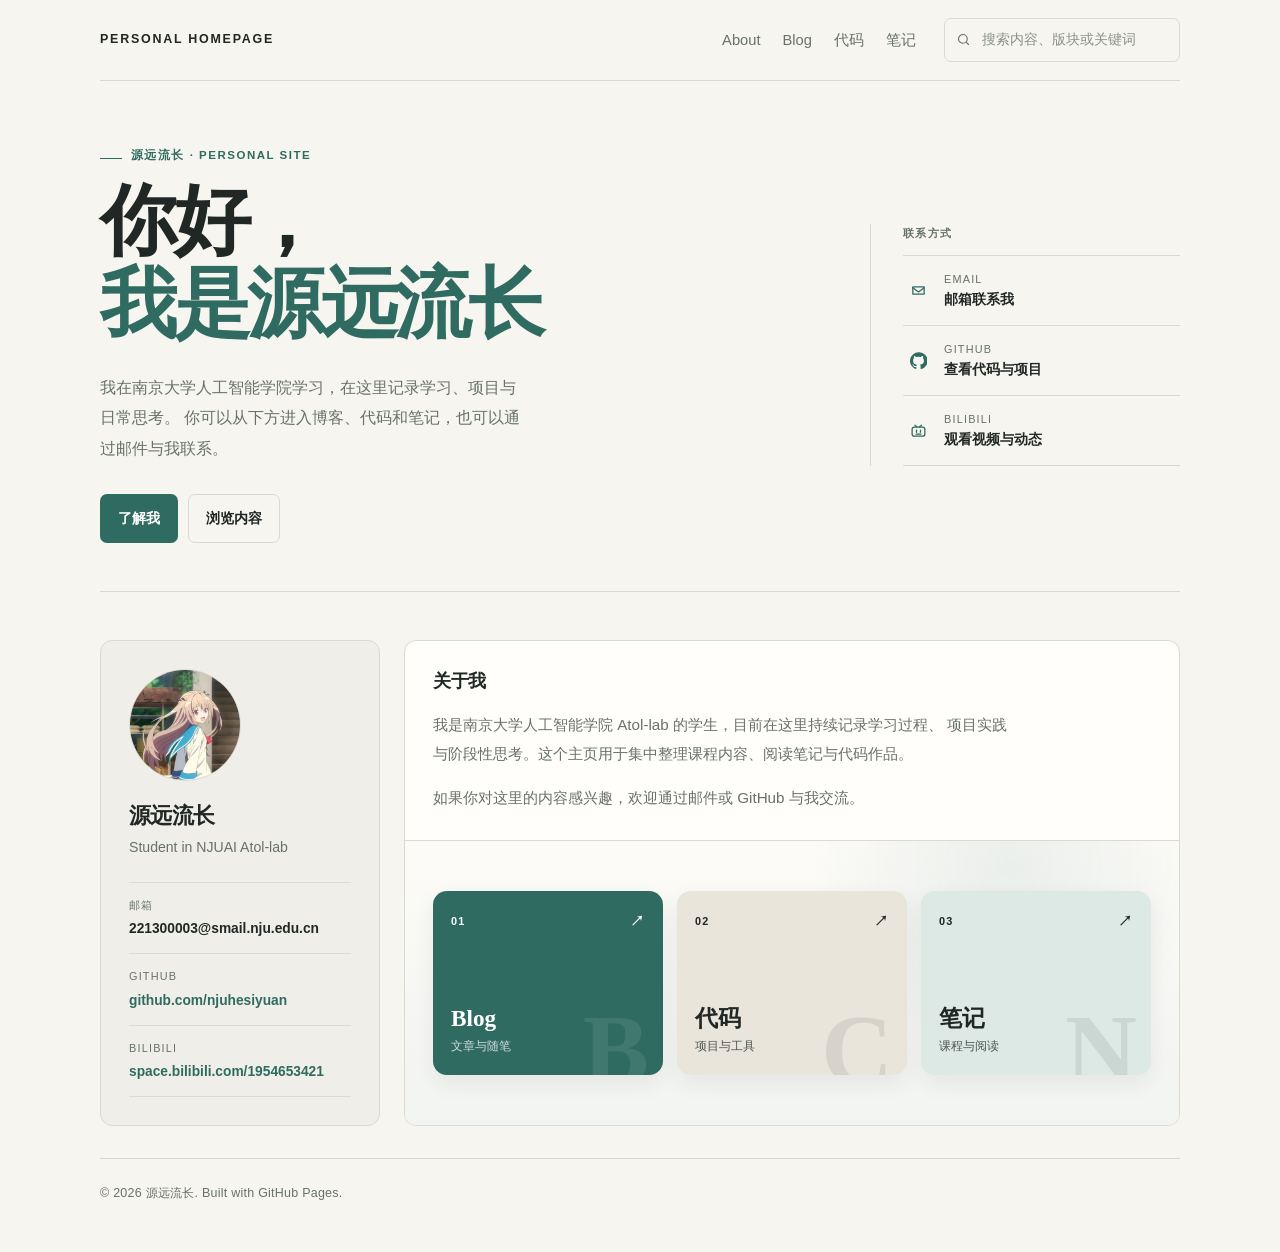
==== commit a255d3cb: "feat: redesign site and add control theory article" ====
--- a/index.html
+++ b/index.html
@@ -762,6 +762,7 @@
       }
     }
   </style>
+  <link rel="stylesheet" href="simple.css?v=20261027-16" />
 </head>
 <body>
   <div class="page">
@@ -769,7 +770,6 @@
       <div class="brand">Personal Homepage</div>
       <div class="topbar-right">
         <nav class="nav">
-          <a href="#quote-of-day">Quote</a>
           <a href="#about">About</a>
           <a href="blog.html">Blog</a>
           <a href="code.html">代码</a>
@@ -789,26 +789,24 @@
     </header>
 
     <main>
-      <section class="card quote-banner search-target" id="quote-of-day" aria-label="随机名言" data-search-title="Quote 名言" data-search-text="随机名言 每日一句 quote">
-        
-        <blockquote class="quote-display">
-          <span id="quote-text">正在加载名言...</span>
-          <footer class="quote-author" id="quote-author">-</footer>
-        </blockquote>
-        
-      </section>
-
-      <section class="hero">
-        <div class="card intro">
-          <div class="eyebrow">欢迎来到我的主页</div>
-          <h2>你好，我是源远流长</h2>
+      <section class="home-hero search-target" id="welcome" data-search-title="首页介绍" data-search-text="源远流长 南京大学 人工智能 学习 项目 博客 代码 笔记">
+        <div class="home-hero-copy">
+          <div class="eyebrow">源远流长 · Personal Site</div>
+          <h1>你好，<span class="hero-title-line">我是源远流长</span></h1>
           <p class="subtitle">
-            这里是一段简短但有辨识度的开场介绍。你可以在这里写下自己的研究兴趣、关注的问题、
-            当前在做的事情，或者一句你希望访问者快速记住你的话。
+            我在南京大学人工智能学院学习，在这里记录学习、项目与日常思考。
+            你可以从下方进入博客、代码和笔记，也可以通过邮件与我联系。
           </p>
 
+          <div class="actions">
+            <a class="button primary" href="#about">了解我</a>
+            <a class="button secondary" href="#content-entry">浏览内容</a>
+          </div>
+        </div>
+
+        <aside class="home-hero-aside" aria-label="联系方式">
+          <p class="home-aside-label">联系方式</p>
           <div class="meta">
-            
             <a class="contact-button" href="mailto:221300003@smail.nju.edu.cn" aria-label="发送邮件到 221300003@smail.nju.edu.cn">
               <span class="contact-icon-wrap">
                 <svg class="button-icon" viewBox="0 0 24 24" aria-hidden="true" fill="none" stroke="currentColor" stroke-width="1.8" stroke-linecap="round" stroke-linejoin="round">
@@ -847,25 +845,6 @@
               </span>
             </a>
           </div>
-
-          <div class="actions">
-            <a class="button primary" href="#about">查看介绍</a>
-        
-          </div>
-        </div>
-
-        <aside class="card visual" aria-label="插图区">
-          <div class="visual-frame">
-            <div class="visual-placeholder">
-              <div class="visual-tag">可替换插图区域</div>
-              <div class="visual-illustration">
-                <img src="插图3.avif" alt="图片描述" style="width:100%; height:100%; object-fit:cover; border-radius:12px;">
-              </div>
-              <p class="visual-note">
-                你可以把这里替换成自己的插图、摄影、设计作品，或者一张有个人风格的封面图。
-              </p>
-            </div>
-          </div>
         </aside>
       </section>
 
@@ -906,38 +885,56 @@
         </aside>
 
         <div class="card about-card">
-          <h2 class="section-title">自我介绍</h2>
+          <h2 class="section-title">关于我</h2>
           <p class="about-text">
-            这里预留给你的主体介绍内容。你可以写自己的学习或工作背景、感兴趣的研究方向、正在做的项目，
-            也可以写一些更个人化的内容，比如你关心的问题、喜欢的技术栈，或者希望通过这个主页传达的气质。
-            这一段建议控制在两到四个自然段之间，读起来会更舒适。
+            我是南京大学人工智能学院 Atol-lab 的学生，目前在这里持续记录学习过程、
+            项目实践与阶段性思考。这个主页用于集中整理课程内容、阅读笔记与代码作品。
           </p>
           <p class="about-text" style="margin-top: 16px;">
-            如果你之后需要更完整的主页结构，可以继续扩展为论文列表、项目展示、简历下载、博客归档，
-            但第一版保持克制通常更合适。
+            如果你对这里的内容感兴趣，欢迎通过邮件或 GitHub 与我交流。
           </p>
+          <div class="about-interactive search-target" id="content-entry" data-search-title="浏览内容入口" data-search-text="浏览内容 Blog 文章与随笔 代码 项目与工具 笔记 课程与阅读">
+            <div class="content-stack">
+              <div class="content-stack-inner">
+                <a class="content-tile content-tile--blog" href="blog.html">
+                  <span class="content-tile-top">
+                    <span class="content-tile-index">01</span>
+                    <span class="content-tile-arrow" aria-hidden="true">↗</span>
+                  </span>
+                  <span class="content-tile-mark" aria-hidden="true">B</span>
+                  <span class="content-tile-copy">
+                    <strong>Blog</strong>
+                    <span>文章与随笔</span>
+                  </span>
+                </a>
+                <a class="content-tile content-tile--code" href="code.html">
+                  <span class="content-tile-top">
+                    <span class="content-tile-index">02</span>
+                    <span class="content-tile-arrow" aria-hidden="true">↗</span>
+                  </span>
+                  <span class="content-tile-mark" aria-hidden="true">C</span>
+                  <span class="content-tile-copy">
+                    <strong>代码</strong>
+                    <span>项目与工具</span>
+                  </span>
+                </a>
+                <a class="content-tile content-tile--notes" href="notes.html">
+                  <span class="content-tile-top">
+                    <span class="content-tile-index">03</span>
+                    <span class="content-tile-arrow" aria-hidden="true">↗</span>
+                  </span>
+                  <span class="content-tile-mark" aria-hidden="true">N</span>
+                  <span class="content-tile-copy">
+                    <strong>笔记</strong>
+                    <span>课程与阅读</span>
+                  </span>
+                </a>
+              </div>
+            </div>
+          </div>
         </div>
       </section>
 
-      <section class="card links-card search-target" data-search-title="更多内容 More" data-search-text="更多内容 博客 代码 笔记 blog code notes">
-        <h2 class="section-title">更多内容</h2>
-        <div class="quick-links">
-          <a class="quick-link" id="blog" href="blog.html" data-search-title="Blog 博客" data-search-text="博客 blog 文章 记录">
-            <h3>Blog</h3>
-            <p>进入博客列表页，集中展示文章、随笔、阶段性总结与更新记录。</p>
-          </a>
-
-          <a class="quick-link" id="code" href="code.html" data-search-title="代码 Code" data-search-text="代码 code 项目 github 仓库">
-            <h3>代码</h3>
-            <p>进入代码列表页，展示项目仓库、实验实现、工具脚本和作品摘要。</p>
-          </a>
-
-          <a class="quick-link" id="notes" href="notes.html" data-search-title="笔记 Notes" data-search-text="笔记 notes 学习 阅读 技术整理">
-            <h3>笔记</h3>
-            <p>进入笔记列表页，整理课程笔记、阅读摘要、技术备忘与学习路径。</p>
-          </a>
-        </div>
-      </section>
     </main>
 
     <footer class="footer">
@@ -945,25 +942,6 @@
     </footer>
   </div>
   <script>
-    const quotes = [
-      { text: "康神开播了，真的假的？我去真开播了！", author: "cxy" },
-      { text: "我没胖，我真的没胖。", author: "zmjjkk" },
-      { text: "都是同龄人我原本没想降维打击！", author: "zmjjkk" },
-      { text: "我从山中来，带着兰花草！", author: "兰花草" },
-      { text: "康康Let's go!", author: "jieni7" },
-      { text: "喜欢我的战斗脸吗!", author: "zmjjkk" }
-    ];
-
-    const quoteText = document.getElementById("quote-text");
-    const quoteAuthor = document.getElementById("quote-author");
-
-    if (quoteText && quoteAuthor && quotes.length > 0) {
-      const index = Math.floor(Math.random() * quotes.length);
-      const selected = quotes[index];
-      quoteText.textContent = selected.text;
-      quoteAuthor.textContent = "—— " + selected.author;
-    }
-
     const searchInput = document.getElementById("site-search");
     const searchResults = document.getElementById("search-results");
     const searchTargets = Array.from(document.querySelectorAll("[data-search-title]"));
--- a/simple.css
+++ b/simple.css
@@ -0,0 +1,1701 @@
+/*
+ * Minimal editorial theme
+ * A quieter visual layer shared by every page in the site.
+ */
+
+:root {
+  --bg: #f6f5f0;
+  --bg-soft: #efeee8;
+  --panel: #fffefa;
+  --panel-strong: #fffefa;
+  --text: #202724;
+  --muted: #68716c;
+  --line: #d8dbd5;
+  --accent: #2f6b60;
+  --accent-2: #2f6b60;
+  --accent-3: #dce9e5;
+  --accent-4: #edf5f2;
+  --shadow: none;
+  --radius-xl: 12px;
+  --radius-lg: 10px;
+  --radius-md: 8px;
+  --content-width: 1080px;
+  --serif: "Noto Serif SC", "Songti SC", "STSong", "SimSun", serif;
+  --sans: "Inter", "Segoe UI", "PingFang SC", "Hiragino Sans GB", "Microsoft YaHei", sans-serif;
+}
+
+*,
+*::before,
+*::after {
+  box-sizing: border-box;
+}
+
+html {
+  background: var(--bg);
+  scroll-padding-top: 96px;
+}
+
+body {
+  margin: 0;
+  color: var(--text);
+  background: var(--bg);
+  font-family: var(--sans);
+  line-height: 1.7;
+  text-rendering: optimizeLegibility;
+  -webkit-font-smoothing: antialiased;
+}
+
+a {
+  color: inherit;
+  text-decoration: none;
+}
+
+a:focus-visible,
+button:focus-visible,
+input:focus-visible {
+  outline: 2px solid var(--accent);
+  outline-offset: 3px;
+}
+
+::selection {
+  color: var(--text);
+  background: #cfe2dc;
+}
+
+.page {
+  width: min(calc(100% - 48px), var(--content-width));
+  margin: 0 auto;
+  padding: 0 0 48px;
+}
+
+.topbar {
+  position: sticky;
+  top: 0;
+  z-index: 50;
+  display: flex;
+  align-items: center;
+  justify-content: space-between;
+  gap: 28px;
+  margin: 0 0 48px;
+  padding: 18px 0;
+  background: rgba(246, 245, 240, 0.92);
+  border: 0;
+  border-bottom: 1px solid var(--line);
+  border-radius: 0;
+  box-shadow: none;
+  backdrop-filter: blur(16px);
+}
+
+.brand {
+  flex: 0 0 auto;
+  color: var(--text);
+  font-size: 0.78rem;
+  font-weight: 700;
+  letter-spacing: 0.14em;
+}
+
+.topbar-right {
+  display: flex;
+  align-items: center;
+  justify-content: flex-end;
+  flex: 1;
+  min-width: 0;
+  gap: 28px;
+}
+
+.nav {
+  display: flex;
+  align-items: center;
+  gap: 22px;
+  flex-wrap: nowrap;
+}
+
+.nav a {
+  padding: 6px 0;
+  border-bottom: 0;
+  border-radius: 0;
+  color: var(--muted);
+  font-size: 0.92rem;
+  line-height: 1.4;
+  white-space: nowrap;
+  transition: color 160ms ease;
+}
+
+.nav a:hover,
+.nav a.is-active {
+  color: var(--text);
+  background: transparent;
+  transform: none;
+}
+
+.search-shell {
+  position: relative;
+  z-index: 51;
+  flex: 0 1 236px;
+  flex-basis: 236px;
+  width: min(236px, 100%);
+}
+
+.search-box {
+  display: flex;
+  align-items: center;
+  gap: 9px;
+  width: 100%;
+  padding: 8px 11px;
+  background: transparent;
+  border: 1px solid var(--line);
+  border-radius: 7px;
+  box-shadow: none;
+  transition: border-color 160ms ease, background-color 160ms ease;
+}
+
+.search-box:focus-within {
+  background: var(--panel);
+  border-color: var(--accent);
+}
+
+.search-box svg {
+  width: 15px;
+  height: 15px;
+  flex-basis: 15px;
+  color: var(--muted);
+}
+
+.search-input {
+  width: 100%;
+  min-width: 0;
+  border: 0;
+  outline: 0;
+  background: transparent;
+  color: var(--text);
+  font: inherit;
+  font-size: 0.88rem;
+}
+
+.search-input::placeholder {
+  color: #8a918c;
+}
+
+.search-results {
+  position: absolute;
+  top: calc(100% + 8px);
+  right: 0;
+  z-index: 52;
+  display: none;
+  width: 100%;
+  gap: 0;
+  padding: 6px;
+  background: var(--panel);
+  border: 1px solid var(--line);
+  border-radius: 9px;
+  box-shadow: 0 18px 50px rgba(32, 39, 36, 0.1);
+  backdrop-filter: none;
+}
+
+.search-results.is-visible {
+  display: grid;
+  gap: 0;
+}
+
+.search-result-item {
+  padding: 11px 12px;
+  background: transparent;
+  border: 0;
+  border-radius: 5px;
+  transition: background-color 150ms ease;
+}
+
+.search-result-item:hover {
+  background: var(--accent-4);
+  border-color: transparent;
+  box-shadow: none;
+  transform: none;
+}
+
+.search-result-title {
+  color: var(--text);
+  font-size: 0.9rem;
+  font-weight: 600;
+}
+
+.search-result-text {
+  color: var(--muted);
+  font-size: 0.82rem;
+  line-height: 1.55;
+}
+
+.search-empty {
+  padding: 12px;
+  background: var(--bg-soft);
+  border-radius: 5px;
+  color: var(--muted);
+  font-size: 0.86rem;
+}
+
+.card {
+  background: var(--panel);
+  border: 1px solid var(--line);
+  border-radius: var(--radius-xl);
+  box-shadow: none;
+  backdrop-filter: none;
+}
+
+.card + .card {
+  margin-top: 20px;
+}
+
+.hero > .card + .card,
+.profile-grid > .card + .card {
+  margin-top: 0;
+}
+
+.hero {
+  grid-template-columns: minmax(0, 1.08fr) minmax(280px, 0.72fr);
+  gap: 64px;
+  margin-bottom: 64px;
+  align-items: center;
+}
+
+.hero > .intro,
+.hero > .visual {
+  padding: 0;
+  overflow: visible;
+  background: transparent;
+  border-color: transparent;
+  border-radius: 0;
+  box-shadow: none;
+}
+
+.hero > .panel {
+  padding: 24px;
+  background: var(--panel);
+  border-color: var(--line);
+}
+
+.home-hero {
+  display: grid;
+  grid-template-columns: minmax(0, 1fr) 310px;
+  gap: 72px;
+  align-items: center;
+  margin: 0 0 48px;
+  padding: 18px 0 48px;
+  border-bottom: 1px solid var(--line);
+}
+
+.home-hero h1 {
+  max-width: none;
+  margin-bottom: 26px;
+  font-size: clamp(3rem, 6vw, 5.1rem);
+  line-height: 1.08;
+}
+
+.hero-title-line {
+  display: block;
+  color: var(--accent);
+}
+
+.home-hero .subtitle {
+  max-width: 48ch;
+  margin-bottom: 30px;
+}
+
+.home-hero-aside {
+  padding-left: 32px;
+  border-left: 1px solid var(--line);
+}
+
+.home-aside-label {
+  margin: 0 0 12px;
+  color: var(--muted);
+  font-size: 0.7rem;
+  font-weight: 700;
+  letter-spacing: 0.13em;
+}
+
+.home-hero .meta {
+  display: grid;
+  grid-template-columns: 1fr;
+  gap: 0;
+  margin: 0;
+}
+
+.home-hero .contact-button {
+  min-width: 0;
+  padding: 14px 0;
+  background: transparent;
+  border-width: 1px 0 0;
+  border-color: var(--line);
+  border-radius: 0;
+}
+
+.home-hero .contact-button:last-child {
+  border-bottom: 1px solid var(--line);
+}
+
+.home-hero .contact-button:hover {
+  padding-left: 4px;
+  background: transparent;
+  border-color: var(--line);
+}
+
+.home-hero .contact-icon-wrap {
+  width: 30px;
+  height: 30px;
+  flex-basis: 30px;
+  background: transparent;
+}
+
+.home-hero .contact-text {
+  white-space: normal;
+}
+
+.intro::after {
+  display: none;
+}
+
+.eyebrow {
+  display: flex;
+  gap: 9px;
+  margin: 0 0 18px;
+  padding: 0;
+  background: transparent;
+  color: var(--accent);
+  font-size: 0.72rem;
+  font-weight: 700;
+  letter-spacing: 0.13em;
+  line-height: 1.4;
+  text-transform: uppercase;
+}
+
+.eyebrow::before {
+  width: 22px;
+  height: 1px;
+  margin-top: 0.55em;
+  border-radius: 0;
+  background: var(--accent);
+}
+
+h1,
+.intro > h2 {
+  max-width: 13ch;
+  margin: 0 0 22px;
+  color: var(--text);
+  font-family: var(--serif);
+  font-size: clamp(2.45rem, 5.2vw, 4.2rem);
+  font-weight: 600;
+  line-height: 1.16;
+  letter-spacing: -0.045em;
+}
+
+h2 {
+  color: var(--text);
+  font-weight: 650;
+  line-height: 1.35;
+  letter-spacing: -0.025em;
+}
+
+.subtitle,
+.lead {
+  max-width: 60ch;
+  margin: 0 0 28px;
+  color: var(--muted);
+  font-size: 1rem;
+  line-height: 1.9;
+}
+
+.intro .meta {
+  grid-template-columns: repeat(3, minmax(0, 1fr));
+  gap: 10px;
+  margin-bottom: 24px;
+}
+
+.contact-button {
+  gap: 11px;
+  padding: 13px;
+  background: transparent;
+  border: 1px solid var(--line);
+  border-radius: 8px;
+  box-shadow: none;
+  transition: background-color 160ms ease, border-color 160ms ease;
+}
+
+.contact-button:hover {
+  background: var(--panel);
+  border-color: var(--accent);
+  box-shadow: none;
+  transform: none;
+}
+
+.contact-button::after,
+.social-link::after {
+  display: none;
+}
+
+.contact-icon-wrap {
+  width: 34px;
+  height: 34px;
+  flex-basis: 34px;
+  background: var(--accent-4);
+  border-radius: 6px;
+  color: var(--accent);
+}
+
+.contact-button .button-icon {
+  width: 17px;
+  height: 17px;
+  flex-basis: 17px;
+}
+
+.contact-label {
+  color: var(--muted);
+  font-size: 0.68rem;
+  letter-spacing: 0.11em;
+}
+
+.contact-text {
+  overflow: hidden;
+  font-size: 0.86rem;
+  font-weight: 600;
+  text-overflow: ellipsis;
+  white-space: nowrap;
+}
+
+.actions,
+.button-row {
+  gap: 10px;
+}
+
+.button {
+  min-width: auto;
+  padding: 11px 17px;
+  border: 1px solid transparent;
+  border-radius: 7px;
+  font-size: 0.9rem;
+  font-weight: 600;
+  transition: background-color 160ms ease, border-color 160ms ease, color 160ms ease;
+}
+
+.button:hover {
+  box-shadow: none;
+  transform: none;
+}
+
+.button.primary {
+  color: #fff;
+  background: var(--accent);
+  box-shadow: none;
+}
+
+.button.primary:hover {
+  background: #24564d;
+}
+
+.button.secondary {
+  color: var(--text);
+  background: transparent;
+  border-color: var(--line);
+}
+
+.button.secondary:hover {
+  background: var(--panel);
+  border-color: var(--text);
+}
+
+.profile-grid {
+  grid-template-columns: 280px minmax(0, 1fr);
+  gap: 24px;
+  margin-bottom: 24px;
+}
+
+.profile-card,
+.about-card,
+.links-card {
+  padding: 28px;
+}
+
+.profile-card {
+  background: var(--bg-soft);
+}
+
+.avatar-wrap {
+  justify-content: flex-start;
+  margin-bottom: 20px;
+}
+
+.avatar {
+  width: 112px;
+  height: 112px;
+  padding: 0;
+  background: var(--bg-soft);
+  border: 1px solid var(--line);
+  border-radius: 50%;
+  box-shadow: none;
+}
+
+.profile-name {
+  margin-bottom: 6px;
+  text-align: left;
+  font-size: 1.35rem;
+}
+
+.profile-role {
+  margin-bottom: 22px;
+  text-align: left;
+  color: var(--muted);
+  font-size: 0.88rem;
+}
+
+.profile-list {
+  gap: 0;
+}
+
+.profile-item {
+  gap: 4px;
+  padding: 13px 0;
+  background: transparent;
+  border: 0;
+  border-top: 1px solid var(--line);
+  border-radius: 0;
+}
+
+.profile-item:last-child {
+  border-bottom: 1px solid var(--line);
+}
+
+.profile-item-label {
+  color: var(--muted);
+  font-size: 0.68rem;
+  letter-spacing: 0.11em;
+}
+
+.profile-item-value {
+  overflow: hidden;
+  font-size: 0.86rem;
+  text-overflow: ellipsis;
+  white-space: nowrap;
+}
+
+.profile-item-value a {
+  color: var(--accent);
+  text-decoration: none;
+  text-underline-offset: 3px;
+}
+
+.profile-item-value a:hover {
+  color: var(--accent);
+  text-decoration: underline;
+}
+
+.section-title {
+  margin: 0 0 18px;
+  font-size: 1.15rem;
+}
+
+.about-text,
+.panel-text,
+.section-text,
+.entry-desc,
+.note-desc,
+.repo-desc {
+  color: var(--muted);
+  font-size: 0.95rem;
+  line-height: 1.85;
+}
+
+.about-text {
+  max-width: 68ch;
+}
+
+.about-card {
+  position: relative;
+  display: flex;
+  overflow: hidden;
+  flex-direction: column;
+}
+
+.about-interactive {
+  position: relative;
+  flex: 1;
+  min-height: 210px;
+  margin: 28px -28px -28px;
+  overflow: hidden;
+  border-top: 1px solid var(--line);
+  background:
+    radial-gradient(circle at 78% 8%, rgba(47, 107, 96, 0.08), transparent 30%),
+    linear-gradient(180deg, #fcfbf8, #f2f4f1);
+}
+
+.content-stack {
+  position: absolute;
+  inset: 0;
+  padding: 18px 28px;
+}
+
+.content-stack-inner {
+  display: grid;
+  height: 100%;
+  grid-template-columns: repeat(3, minmax(0, 1fr));
+  gap: 14px;
+  align-items: center;
+}
+
+.content-tile {
+  position: relative;
+  display: flex;
+  width: 100%;
+  height: 184px;
+  padding: 18px;
+  overflow: hidden;
+  border-radius: 14px;
+  box-shadow: 0 8px 22px rgba(32, 39, 36, 0.07);
+  color: var(--text);
+  text-decoration: none;
+  transition: transform 180ms ease, box-shadow 180ms ease;
+  flex-direction: column;
+  justify-content: space-between;
+}
+
+.content-tile--blog {
+  color: #fff;
+  background: #2f6b60;
+}
+
+.content-tile--code {
+  background: #e9e5db;
+}
+
+.content-tile--notes {
+  background: #dce9e4;
+}
+
+.content-tile:hover,
+.content-tile:focus-visible {
+  box-shadow: 0 16px 30px rgba(32, 39, 36, 0.12);
+  transform: translateY(-6px);
+}
+
+.content-tile-top {
+  position: relative;
+  z-index: 1;
+  display: flex;
+  align-items: center;
+  justify-content: space-between;
+  font-size: 0.68rem;
+  font-weight: 700;
+  letter-spacing: 0.1em;
+}
+
+.content-tile-arrow {
+  font-size: 0.9rem;
+  transition: transform 160ms ease;
+}
+
+.content-tile:hover .content-tile-arrow,
+.content-tile:focus-visible .content-tile-arrow {
+  transform: translate(2px, -2px);
+}
+
+.content-tile-mark {
+  position: absolute;
+  right: 14px;
+  bottom: -24px;
+  color: currentColor;
+  font-family: var(--serif);
+  font-size: 6.2rem;
+  font-weight: 600;
+  line-height: 1;
+  opacity: 0.09;
+  pointer-events: none;
+}
+
+.content-tile-copy {
+  position: relative;
+  z-index: 1;
+  display: grid;
+  gap: 3px;
+}
+
+.content-tile-copy strong {
+  font-family: var(--serif);
+  font-size: 1.45rem;
+  font-weight: 600;
+  line-height: 1.2;
+}
+
+.content-tile-copy > span {
+  font-size: 0.76rem;
+  opacity: 0.76;
+}
+
+.quick-links {
+  gap: 0;
+  margin-top: 0;
+  border-top: 1px solid var(--line);
+}
+
+.quick-link {
+  position: relative;
+  padding: 22px 20px 8px;
+  background: transparent;
+  border: 0;
+  border-right: 1px solid var(--line);
+  border-radius: 0;
+  transition: background-color 160ms ease;
+}
+
+.quick-link::after {
+  content: "↗";
+  position: absolute;
+  top: 20px;
+  right: 20px;
+  color: var(--muted);
+  font-size: 0.82rem;
+  transition: color 160ms ease, transform 160ms ease;
+}
+
+.quick-link:first-child {
+  padding-left: 0;
+}
+
+.quick-link:last-child {
+  padding-right: 0;
+  border-right: 0;
+}
+
+.quick-link:hover {
+  background: transparent;
+  border-color: var(--line);
+  box-shadow: none;
+  transform: none;
+}
+
+.quick-link h3 {
+  margin: 0 0 7px;
+  color: var(--text);
+  font-size: 1rem;
+}
+
+.quick-link:hover h3 {
+  color: var(--accent);
+}
+
+.quick-link:hover::after {
+  color: var(--accent);
+  transform: translate(2px, -2px);
+}
+
+.quick-link p {
+  color: var(--muted);
+  font-size: 0.88rem;
+  line-height: 1.75;
+}
+
+.list-section {
+  margin-top: 0;
+}
+
+.stats {
+  display: grid;
+  grid-template-columns: repeat(3, minmax(0, 1fr));
+  gap: 0;
+  margin: 24px 0 44px;
+  padding: 0;
+  border-top: 1px solid var(--line);
+  border-bottom: 1px solid var(--line);
+}
+
+.stat {
+  display: grid;
+  grid-template-columns: 2.1rem minmax(0, 1fr);
+  gap: 10px;
+  min-height: 118px;
+  padding: 22px 24px;
+  background: transparent;
+  border-width: 0 1px 0 0;
+  border-color: var(--line);
+  border-radius: 0;
+}
+
+.stat:first-child {
+  padding-left: 0;
+}
+
+.stat:last-child {
+  padding-right: 0;
+  border-right: 0;
+}
+
+.stat-index {
+  padding-top: 2px;
+  color: var(--accent);
+  font-family: var(--serif);
+  font-size: 0.72rem;
+  font-weight: 600;
+  letter-spacing: 0.04em;
+}
+
+.stat-copy {
+  display: grid;
+  align-content: start;
+  gap: 7px;
+}
+
+.stat strong {
+  display: block;
+  margin: 0;
+  color: var(--text);
+  font-size: 1rem;
+  line-height: 1.35;
+}
+
+.stat .stat-copy > span {
+  display: block;
+  color: var(--muted);
+  font-size: 0.85rem;
+  line-height: 1.7;
+}
+
+.entry-list,
+.notes-list,
+.repo-list {
+  gap: 0;
+  border-bottom: 1px solid var(--line);
+}
+
+.entry,
+.note,
+.repo {
+  padding: 24px 0;
+  background: transparent;
+  border: 0;
+  border-top: 1px solid var(--line);
+  border-radius: 0;
+  box-shadow: none;
+  transition: none;
+}
+
+.entry:hover,
+.note:hover,
+.repo:hover {
+  background: transparent;
+  border-color: var(--line);
+  box-shadow: none;
+  transform: none;
+}
+
+.entry-top,
+.note-top,
+.repo-top {
+  align-items: baseline;
+  gap: 20px;
+}
+
+.entry h2,
+.note h2,
+.repo h2 {
+  margin: 0 0 7px;
+  font-size: 1.25rem;
+}
+
+.entry h2 a,
+.note h2 a {
+  color: var(--text);
+  text-decoration: none;
+}
+
+.entry h2 a:hover,
+.note h2 a:hover {
+  color: var(--accent);
+}
+
+.entry-meta,
+.note-meta,
+.repo-meta {
+  margin: 0 0 8px;
+  color: var(--muted);
+  font-size: 0.76rem;
+  letter-spacing: 0.025em;
+}
+
+.tag {
+  flex: 0 0 auto;
+  padding: 3px 7px;
+  background: var(--accent-4);
+  border: 0;
+  border-radius: 4px;
+  color: var(--accent);
+  font-size: 0.7rem;
+  font-weight: 600;
+  letter-spacing: 0;
+}
+
+.entry-desc,
+.note-desc,
+.repo-desc {
+  max-width: 72ch;
+  margin: 0;
+}
+
+.repo-links {
+  display: flex;
+  gap: 18px;
+  flex-wrap: wrap;
+  margin-top: 13px;
+}
+
+.repo-links a {
+  color: var(--accent);
+  font-size: 0.82rem;
+  font-weight: 600;
+  text-decoration: underline;
+  text-decoration-color: rgba(47, 107, 96, 0.3);
+  text-underline-offset: 3px;
+}
+
+.repo-links a:hover {
+  text-decoration-color: currentColor;
+}
+
+.pagination {
+  display: flex;
+  align-items: center;
+  justify-content: space-between;
+  gap: 20px;
+  margin-top: 24px;
+  padding: 16px 0;
+  background: transparent;
+  border-width: 0 0 1px;
+  border-color: var(--line);
+  border-radius: 0;
+}
+
+.pagination-controls {
+  display: flex;
+  align-items: center;
+  gap: 6px;
+}
+
+.page-status {
+  color: var(--muted);
+  font-size: 0.8rem;
+}
+
+.page-next,
+.page-chip {
+  min-height: 32px;
+  padding: 6px 10px;
+  background: transparent;
+  border: 1px solid var(--line);
+  border-radius: 6px;
+  color: var(--text);
+  font: inherit;
+  font-size: 0.8rem;
+  cursor: pointer;
+  transition: background-color 150ms ease, border-color 150ms ease;
+}
+
+.page-next:hover,
+.page-chip:hover {
+  background: var(--panel);
+  border-color: var(--text);
+}
+
+.page-chip.is-active {
+  color: #fff;
+  background: var(--accent);
+  border-color: var(--accent);
+}
+
+.page-next:disabled {
+  color: #a6aba7;
+  background: transparent;
+  border-color: var(--line);
+  cursor: not-allowed;
+  opacity: 1;
+}
+
+.search-target.is-highlighted,
+.quick-link.is-highlighted {
+  outline: 2px solid rgba(47, 107, 96, 0.4);
+  outline-offset: 6px;
+  box-shadow: none;
+}
+
+.article-card,
+.content-card,
+.page > article.card,
+.page > section.card {
+  max-width: 820px;
+  margin-right: auto;
+  margin-left: auto;
+}
+
+.article-card {
+  padding: 40px;
+}
+
+.content-card {
+  padding: 28px 40px 34px;
+}
+
+.article-card h1 {
+  max-width: 15ch;
+  margin-bottom: 18px;
+  font-size: clamp(2.15rem, 4.5vw, 3.45rem);
+}
+
+.article-card .meta,
+.page > article.card > .meta {
+  margin: 0 0 26px;
+  color: var(--muted);
+  font-size: 0.8rem;
+  letter-spacing: 0.025em;
+}
+
+.section-text,
+.content-card p,
+.page > article.card p {
+  margin: 0 0 18px;
+}
+
+.section-text:last-child,
+.content-card p:last-child,
+.page > article.card p:last-child {
+  margin-bottom: 0;
+}
+
+.content-card h2 {
+  margin: 0 0 20px;
+  font-size: 1.25rem;
+}
+
+.section-list,
+.card ul {
+  margin: 0;
+  padding-left: 1.25rem;
+  color: var(--muted);
+  font-size: 0.95rem;
+}
+
+.section-list li,
+.card li {
+  margin: 8px 0;
+  padding-left: 4px;
+  line-height: 1.75;
+}
+
+.section-list li::marker,
+.card li::marker {
+  color: var(--accent);
+}
+
+.action-row {
+  display: flex;
+  gap: 10px;
+  flex-wrap: wrap;
+  margin-top: 26px;
+}
+
+.action-link {
+  padding: 9px 13px;
+  background: transparent;
+  border: 1px solid var(--line);
+  border-radius: 6px;
+  color: var(--text);
+  font-size: 0.84rem;
+  font-weight: 600;
+  transition: background-color 150ms ease, border-color 150ms ease;
+}
+
+.action-link:hover {
+  background: var(--panel);
+  border-color: var(--text);
+}
+
+.article-reading {
+  padding: 42px;
+}
+
+.article-reading h1 {
+  max-width: 17ch;
+}
+
+.article-lead {
+  max-width: 68ch;
+  color: var(--muted);
+  font-size: 1.02rem;
+  line-height: 1.9;
+}
+
+.source-note {
+  max-width: 72ch;
+  color: var(--muted);
+  font-size: 0.84rem;
+  line-height: 1.75;
+}
+
+.source-note a {
+  color: var(--accent);
+  text-decoration: underline;
+  text-underline-offset: 3px;
+}
+
+.article-toc {
+  margin: 34px 0 0;
+  padding: 20px 22px;
+  background: var(--bg-soft);
+  border: 1px solid var(--line);
+  border-radius: 9px;
+}
+
+.article-toc strong {
+  display: block;
+  margin-bottom: 10px;
+  color: var(--text);
+  font-size: 0.8rem;
+}
+
+.article-toc ol {
+  display: grid;
+  margin: 0;
+  padding-left: 1.2rem;
+  grid-template-columns: repeat(2, minmax(0, 1fr));
+  gap: 6px 28px;
+  color: var(--muted);
+  font-size: 0.86rem;
+}
+
+.article-toc a {
+  color: var(--muted);
+  text-decoration: none;
+}
+
+.article-toc a:hover {
+  color: var(--accent);
+}
+
+.article-body {
+  margin-top: 42px;
+  padding-top: 6px;
+  border-top: 1px solid var(--line);
+}
+
+.article-section {
+  scroll-margin-top: 100px;
+}
+
+.article-section + .article-section {
+  margin-top: 52px;
+}
+
+.article-body h2 {
+  margin: 42px 0 20px;
+  font-family: var(--serif);
+  font-size: clamp(1.55rem, 3vw, 2rem);
+  font-weight: 600;
+}
+
+.article-body h3 {
+  margin: 34px 0 14px;
+  color: var(--text);
+  font-size: 1.12rem;
+}
+
+.article-body p,
+.article-references {
+  max-width: 72ch;
+  color: var(--muted);
+  font-size: 0.96rem;
+  line-height: 1.95;
+}
+
+.article-body p {
+  margin: 0 0 18px;
+}
+
+.article-body strong {
+  color: var(--text);
+}
+
+.math-block {
+  max-width: 100%;
+  margin: 24px 0;
+  padding: 18px 16px;
+  overflow-x: auto;
+  background: #fbfaf6;
+  border: 1px solid var(--line);
+  border-radius: 8px;
+  color: var(--text);
+}
+
+.math-block mjx-container[jax="SVG"][display="true"] {
+  margin: 0 !important;
+}
+
+.article-figure {
+  margin: 30px 0;
+  text-align: center;
+}
+
+.article-figure img {
+  width: auto;
+  max-width: 100%;
+  max-height: 420px;
+  margin: 0 auto;
+  padding: 18px;
+  background: #fff;
+  border: 1px solid var(--line);
+  border-radius: 9px;
+}
+
+.article-figure--compact img {
+  max-height: 340px;
+}
+
+.article-figure figcaption {
+  margin-top: 9px;
+  color: var(--muted);
+  font-size: 0.76rem;
+  line-height: 1.6;
+}
+
+.key-takeaway {
+  max-width: 72ch;
+  margin: 26px 0;
+  padding: 18px 20px;
+  background: var(--accent-4);
+  border-left: 3px solid var(--accent);
+}
+
+.key-takeaway span {
+  display: block;
+  margin-bottom: 5px;
+  color: var(--accent);
+  font-size: 0.72rem;
+  font-weight: 700;
+  letter-spacing: 0.1em;
+}
+
+.key-takeaway p {
+  margin: 0;
+  color: var(--text);
+}
+
+.formula-summary {
+  display: grid;
+  grid-template-columns: minmax(0, 1fr);
+  gap: 14px;
+}
+
+.formula-summary > div {
+  min-width: 0;
+  padding: 20px;
+  background: var(--bg-soft);
+  border: 1px solid var(--line);
+  border-radius: 9px;
+}
+
+.formula-summary > div > span {
+  color: var(--accent);
+  font-size: 0.76rem;
+  font-weight: 700;
+  letter-spacing: 0.08em;
+}
+
+.formula-summary p {
+  max-width: 100%;
+  margin: 12px 0 0;
+  overflow-x: auto;
+}
+
+.article-references {
+  margin: 0;
+  padding-left: 1.3rem;
+}
+
+.article-references li {
+  margin: 7px 0;
+}
+
+.article-ending {
+  margin-top: 20px !important;
+}
+
+.article-actions {
+  padding-top: 8px;
+  border-top: 1px solid var(--line);
+}
+
+.footer {
+  margin-top: 32px;
+  padding: 24px 0 0;
+  border-top: 1px solid var(--line);
+  color: var(--muted);
+  font-size: 0.78rem;
+  letter-spacing: 0.02em;
+  text-align: left;
+}
+
+.footer p {
+  margin: 0;
+}
+
+@media (max-width: 900px) {
+  .topbar {
+    gap: 18px;
+  }
+
+  .topbar-right {
+    gap: 16px;
+  }
+
+  .nav {
+    gap: 16px;
+  }
+
+  .hero,
+  .home-hero,
+  .profile-grid {
+    grid-template-columns: 1fr;
+    gap: 32px;
+  }
+
+  .hero {
+    margin-bottom: 48px;
+  }
+
+  .home-hero {
+    gap: 34px;
+    padding-bottom: 36px;
+  }
+
+  .home-hero-aside {
+    padding: 28px 0 0;
+    border-top: 1px solid var(--line);
+    border-left: 0;
+  }
+
+  .profile-grid {
+    gap: 20px;
+  }
+
+  .quick-links {
+    grid-template-columns: 1fr;
+  }
+
+  .quick-link,
+  .quick-link:first-child,
+  .quick-link:last-child {
+    padding: 18px 0;
+    border-right: 0;
+    border-bottom: 1px solid var(--line);
+  }
+
+  .quick-link:last-child {
+    border-bottom: 0;
+  }
+}
+
+@media (max-width: 820px) {
+  .topbar {
+    display: grid;
+    grid-template-columns: auto minmax(0, 1fr);
+    align-items: center;
+    gap: 12px 16px;
+  }
+
+  .brand {
+    grid-column: 1;
+    grid-row: 1;
+  }
+
+  .topbar-right {
+    display: contents;
+  }
+
+  .nav {
+    grid-column: 2;
+    grid-row: 1;
+    justify-content: flex-end;
+  }
+
+  .search-shell {
+    width: 100%;
+    max-width: none;
+    grid-column: 1 / -1;
+    grid-row: 2;
+    flex: none;
+  }
+}
+
+@media (max-width: 720px) {
+  html {
+    scroll-padding-top: 128px;
+  }
+
+  .page {
+    width: min(calc(100% - 32px), var(--content-width));
+    padding-bottom: 36px;
+  }
+
+  .topbar {
+    flex-wrap: wrap;
+    gap: 10px 16px;
+    margin-bottom: 36px;
+    padding: 13px 0;
+  }
+
+  .topbar-right {
+    flex: 1 1 auto;
+    flex-wrap: wrap;
+    gap: 10px;
+  }
+
+  .nav {
+    order: 1;
+    gap: 16px;
+    overflow-x: auto;
+    scrollbar-width: none;
+  }
+
+  .nav::-webkit-scrollbar {
+    display: none;
+  }
+
+  .nav a {
+    white-space: nowrap;
+  }
+
+  .search-shell {
+    order: 2;
+    flex: 1 0 100%;
+    width: 100%;
+  }
+
+  h1,
+  .intro > h2 {
+    max-width: none;
+    margin-bottom: 18px;
+    font-size: clamp(2.2rem, 12vw, 3.2rem);
+  }
+
+  .subtitle,
+  .lead {
+    margin-bottom: 22px;
+    font-size: 0.95rem;
+    line-height: 1.8;
+  }
+
+  .home-hero {
+    gap: 28px;
+    margin-bottom: 32px;
+    padding-top: 8px;
+    padding-bottom: 32px;
+  }
+
+  .home-hero h1 {
+    font-size: clamp(2.75rem, 14vw, 4rem);
+  }
+
+  .intro .meta {
+    grid-template-columns: 1fr;
+  }
+
+  .contact-button {
+    width: 100%;
+  }
+
+  .actions,
+  .button-row {
+    align-items: stretch;
+    flex-direction: column;
+  }
+
+  .button {
+    width: 100%;
+  }
+
+  .home-hero .actions {
+    align-items: center;
+    flex-direction: row;
+  }
+
+  .home-hero .actions .button {
+    width: auto;
+    flex: 1;
+  }
+
+  .profile-card,
+  .about-card,
+  .links-card,
+  .hero > .panel {
+    padding: 22px;
+  }
+
+  .avatar-wrap {
+    justify-content: center;
+  }
+
+  .profile-name,
+  .profile-role {
+    text-align: center;
+  }
+
+  .about-interactive {
+    min-height: 144px;
+    margin: 24px -22px -22px;
+  }
+
+  .content-stack {
+    position: relative;
+    inset: auto;
+    height: 100%;
+    padding: 16px;
+    perspective: none;
+  }
+
+  .content-stack-inner {
+    position: relative;
+    inset: auto;
+    display: grid;
+    height: 100%;
+    grid-template-columns: repeat(3, minmax(0, 1fr));
+    gap: 7px;
+    transform: none !important;
+  }
+
+  .content-tile,
+  .content-tile:hover,
+  .content-tile:focus-visible {
+    position: relative;
+    inset: auto;
+    width: auto;
+    height: 104px;
+    padding: 11px;
+    border-radius: 9px;
+    transform: none;
+  }
+
+  .content-tile-mark {
+    right: 7px;
+    bottom: -12px;
+    font-size: 5rem;
+  }
+
+  .content-tile-copy strong {
+    font-size: 1.08rem;
+  }
+
+  .content-tile-copy > span {
+    font-size: 0.68rem;
+  }
+
+  .stats {
+    grid-template-columns: 1fr;
+  }
+
+  .stat {
+    min-height: 0;
+    padding: 18px 0;
+    border-right: 0;
+    border-bottom: 1px solid var(--line);
+  }
+
+  .stat:first-child {
+    padding-top: 20px;
+  }
+
+  .stat:last-child {
+    border-bottom: 0;
+  }
+
+  .entry-top,
+  .note-top,
+  .repo-top {
+    gap: 10px;
+    flex-direction: column;
+  }
+
+  .tag {
+    align-self: flex-start;
+  }
+
+  .pagination {
+    align-items: flex-start;
+    flex-direction: column;
+  }
+
+  .pagination-controls {
+    width: 100%;
+    flex-wrap: wrap;
+  }
+
+  .article-card {
+    padding: 26px 22px;
+  }
+
+  .article-reading {
+    padding: 26px 20px;
+  }
+
+  .article-toc ol {
+    grid-template-columns: 1fr;
+  }
+
+  .article-body {
+    margin-top: 32px;
+  }
+
+  .article-section + .article-section {
+    margin-top: 40px;
+  }
+
+  .math-block {
+    padding: 14px 10px;
+  }
+
+  .article-figure img {
+    padding: 10px;
+  }
+
+  .content-card {
+    padding: 24px 22px 28px;
+  }
+
+  .article-card h1 {
+    max-width: none;
+    font-size: clamp(2rem, 10vw, 2.75rem);
+  }
+}
+
+@media (max-width: 380px) {
+  .topbar {
+    grid-template-columns: 1fr;
+  }
+
+  .nav {
+    width: 100%;
+    grid-column: 1;
+    grid-row: 2;
+    justify-content: flex-start;
+  }
+
+  .search-shell {
+    grid-row: 3;
+  }
+}
+
+@media (prefers-reduced-motion: reduce) {
+  html {
+    scroll-behavior: auto;
+  }
+
+  *,
+  *::before,
+  *::after {
+    scroll-behavior: auto !important;
+    transition-duration: 0.01ms !important;
+    animation-duration: 0.01ms !important;
+    animation-iteration-count: 1 !important;
+  }
+}
